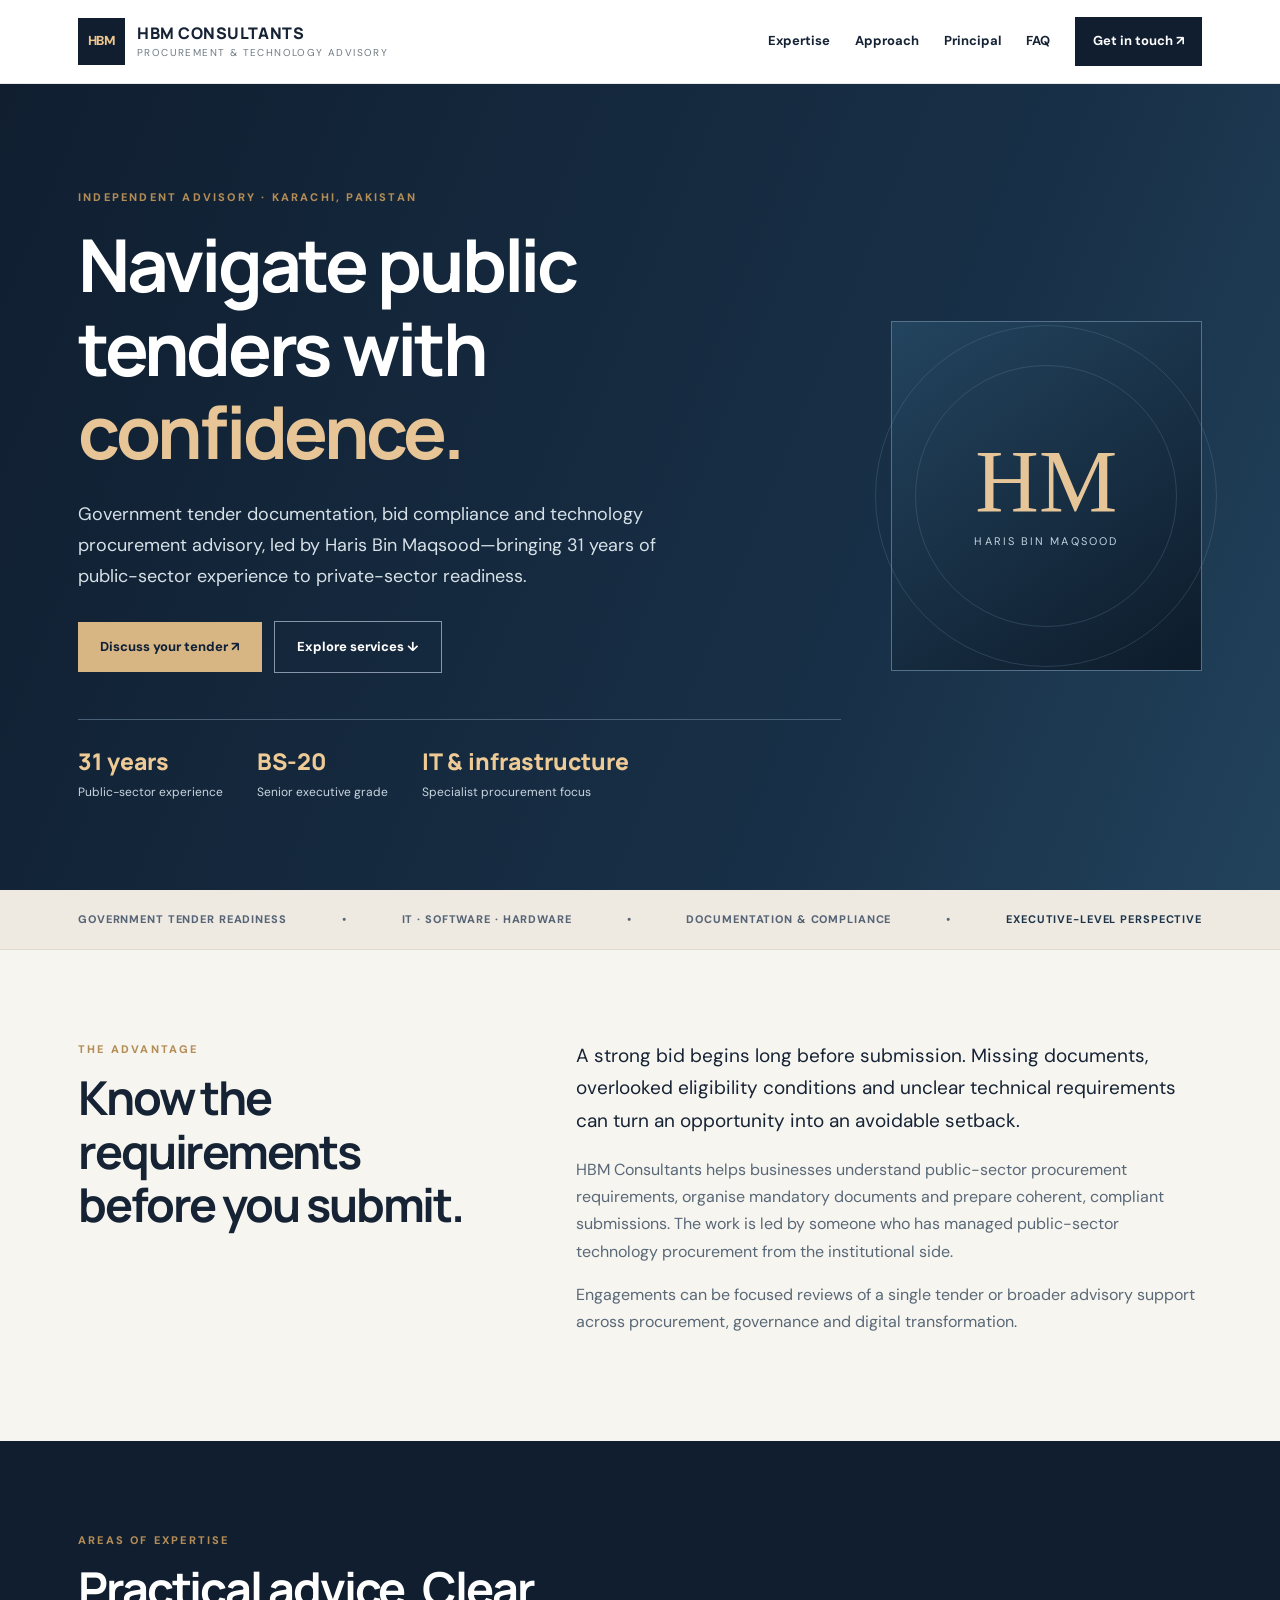
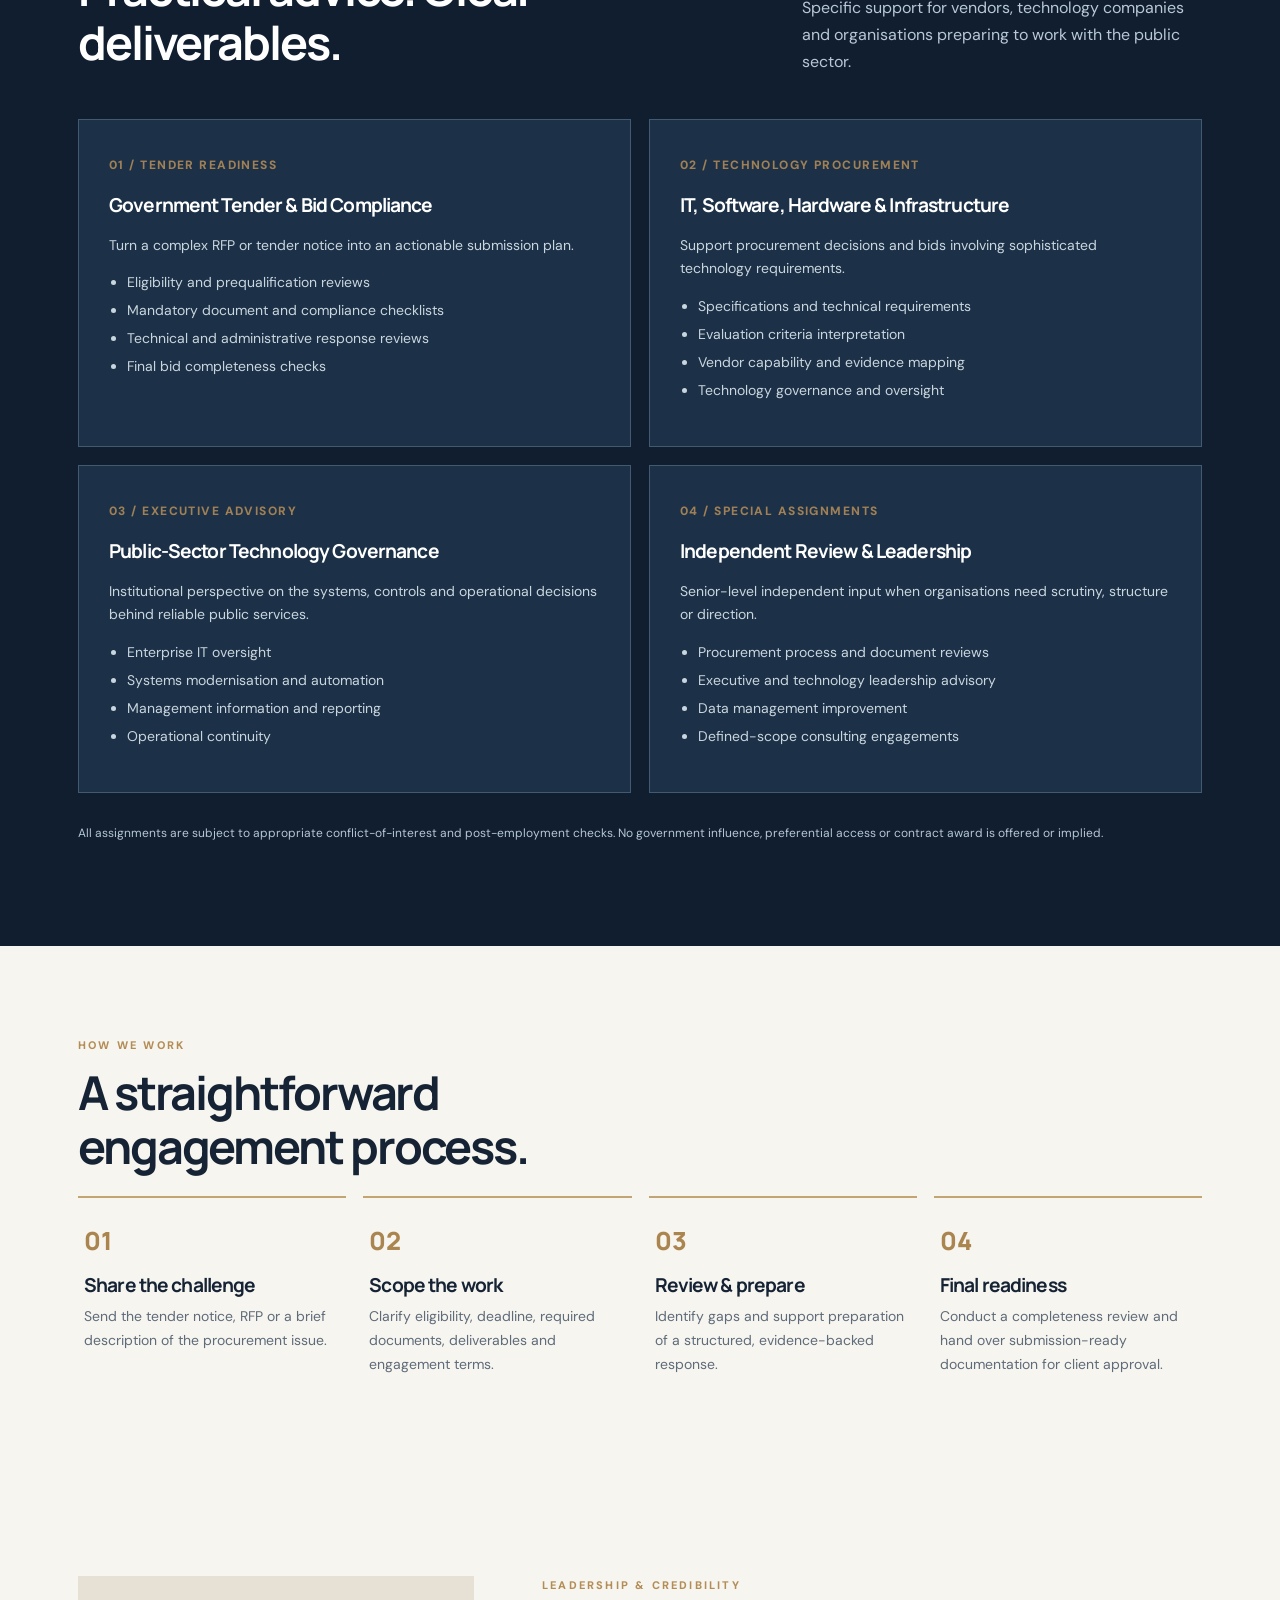
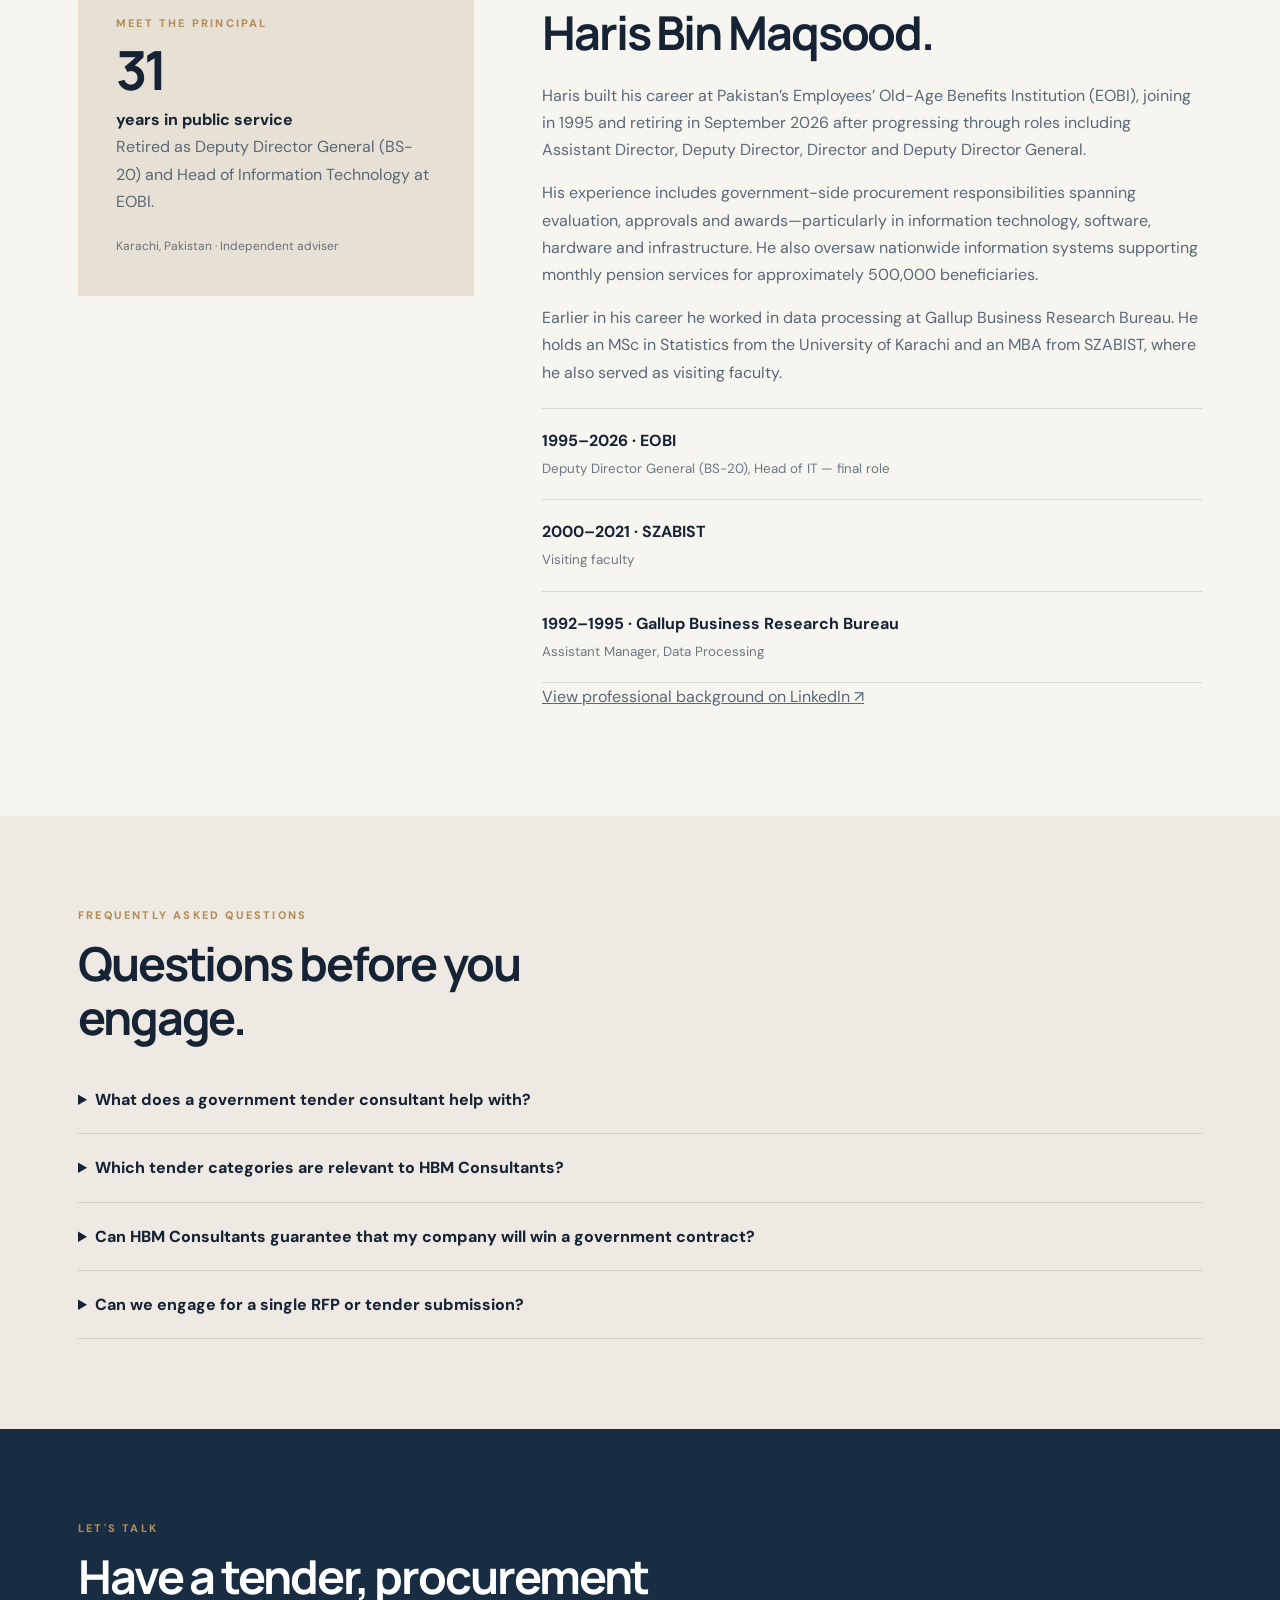
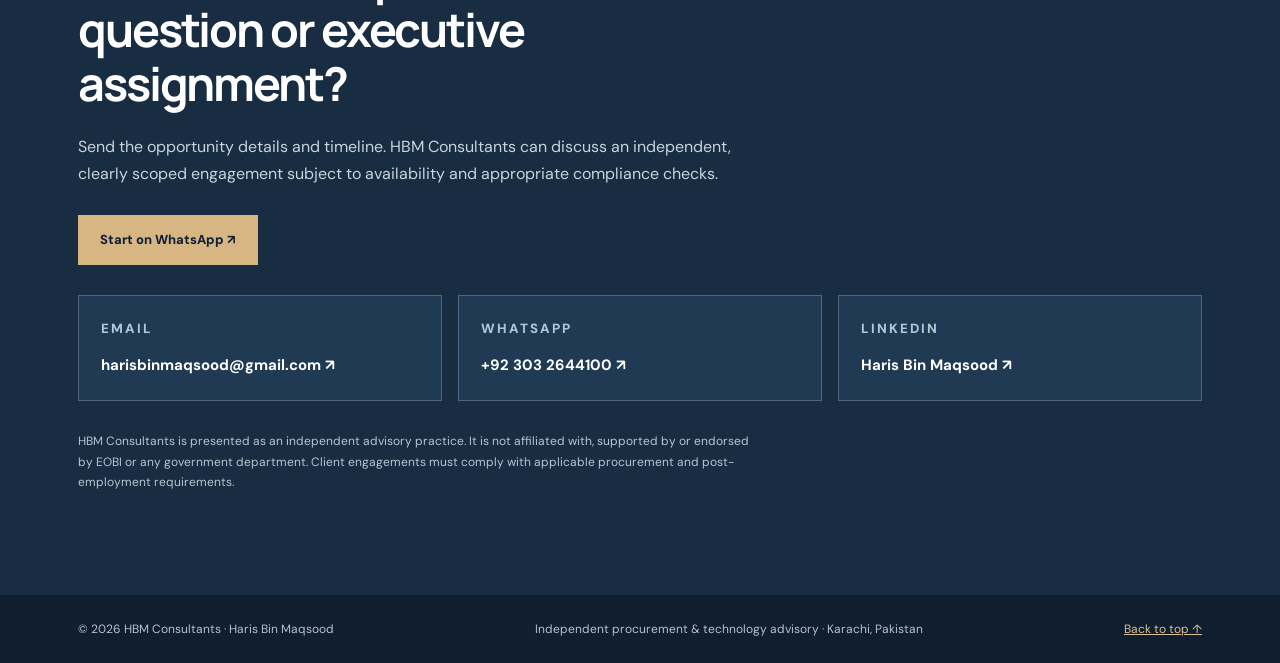
==== index.html @ 962c804b "Redesign HBM site with clear consultancy positioning, trust signals, FAQs and technical SEO" ====
<!doctype html>
<html lang="en"><head>
<meta charset="utf-8"><meta name="viewport" content="width=device-width,initial-scale=1">
<meta name="theme-color" content="#101e30"><meta name="color-scheme" content="light">
<title>Government Tender & IT Procurement Consultant in Pakistan | HBM Consultants</title>
<meta name="description" content="Haris Bin Maqsood offers government tender documentation, bid compliance, IT procurement and executive advisory in Karachi, Pakistan. 31+ years' experience.">
<meta name="robots" content="index,follow,max-image-preview:large">
<link rel="canonical" href="https://muhammadmohsinnisar.github.io/haris_bin_maqsood/">
<meta property="og:type" content="website"><meta property="og:site_name" content="HBM Consultants"><meta property="og:locale" content="en_PK">
<meta property="og:title" content="HBM Consultants | Government Tender & Technology Advisory">
<meta property="og:description" content="From tender eligibility checks to complete bid readiness. Independent procurement and technology governance advisory by Haris Bin Maqsood.">
<meta property="og:url" content="https://muhammadmohsinnisar.github.io/haris_bin_maqsood/"><meta name="twitter:card" content="summary"><meta name="twitter:title" content="HBM Consultants — Haris Bin Maqsood">
<link rel="icon" href="favicon.svg" type="image/svg+xml">
<link rel="preconnect" href="https://fonts.googleapis.com"><link rel="preconnect" href="https://fonts.gstatic.com" crossorigin>
<link href="https://fonts.googleapis.com/css2?family=DM+Sans:wght@400;500;600;700&family=Manrope:wght@400;500;600;700;800&display=swap" rel="stylesheet">
<style>
:root{--ink:#162335;--navy:#101e30;--sand:#f7f5f0;--gold:#bf9d69;--soft:#d7dfe5;--border:#dfe3e4;--muted:#596877}
*{box-sizing:border-box}html{scroll-behavior:smooth}body{margin:0;color:var(--ink);background:var(--sand);font:16px/1.7 'DM Sans',system-ui,sans-serif}a{color:inherit}button,input{font:inherit}h1,h2,h3,p{margin-top:0}h1,h2,h3{font-family:Manrope,system-ui,sans-serif;letter-spacing:-.045em;line-height:1.15}h1{font-size:clamp(2.75rem,5.7vw,5.5rem);max-width:14ch;margin:16px 0 25px}h2{font-size:clamp(2.1rem,3.65vw,3.35rem);max-width:19ch;margin:12px 0 22px}h3{font-size:1.2rem}.container{max-width:1180px;margin:auto;padding:0 28px}.skip{position:absolute;left:-999px}.skip:focus{left:20px;top:10px;background:#fff;z-index:20;padding:12px}header{background:#fff;border-bottom:1px solid #e9e9e7;position:sticky;top:0;z-index:10}.nav{display:flex;justify-content:space-between;align-items:center;gap:24px;min-height:83px}.brand{display:flex;align-items:center;gap:12px;text-decoration:none}.monogram{width:47px;height:47px;background:var(--navy);color:#efc78e;display:grid;place-items:center;font-weight:800;font-size:13px;letter-spacing:-.06em}.brand strong{display:block;font:800 16px Manrope,sans-serif;letter-spacing:.035em}.brand small{display:block;color:#6e7a83;font-size:10px;letter-spacing:.14em;text-transform:uppercase}.navlinks{display:flex;align-items:center;gap:25px}.navlinks a{text-decoration:none;font-size:13px;font-weight:700}.navlinks a:hover{color:#996d39}.navlinks .nav-cta{background:var(--navy);color:#fff;padding:13px 18px}.eyebrow{color:#b48d56;text-transform:uppercase;letter-spacing:.2em;font-size:11px;font-weight:800}.hero{color:#fff;background:linear-gradient(112deg,#101e30 0%,#183047 68%,#22425c 100%);padding:104px 0 86px;overflow:hidden}.hero-grid{display:grid;grid-template-columns:1.42fr .58fr;align-items:center;gap:50px}.hero h1 span{color:#e7c597}.hero p{max-width:620px;color:#d7e1e8;font-size:18px}.button{display:inline-flex;align-items:center;justify-content:center;gap:10px;padding:14px 22px;text-decoration:none;font-weight:800;font-size:13px;margin:12px 12px 0 0;transition:transform .2s}.button:hover{transform:translateY(-2px)}.primary{background:#d8b684;color:#102036}.secondary{border:1px solid #8695a7;color:#fff}.portrait{min-height:350px;background:linear-gradient(145deg,#23445f,#0d1b2a);border:1px solid #54718b;display:flex;flex-direction:column;align-items:center;justify-content:center;position:relative}.portrait:before,.portrait:after{content:"";position:absolute;border:1px solid #64839b;border-radius:50%;width:260px;height:260px;opacity:.3}.portrait:after{width:340px;height:340px}.portrait .initials{font:500 88px Georgia,serif;color:#e6c699;z-index:1}.portrait p{font-size:11px;letter-spacing:.19em;text-transform:uppercase;color:#c1d3df;z-index:1}.hero-stats{display:flex;flex-wrap:wrap;gap:34px;margin-top:46px;padding-top:25px;border-top:1px solid #4a6076}.hero-stats strong{display:block;font:800 23px Manrope;color:#edca96}.hero-stats span{font-size:12px;color:#c9d6e1}.trust{background:#eeeae2;padding:20px 0;border-bottom:1px solid #dfd9ce}.trustline{display:flex;gap:22px;align-items:center;justify-content:space-between;flex-wrap:wrap;font-weight:800;font-size:11px;letter-spacing:.08em;color:#576476;text-transform:uppercase}.trustline b{color:#1d3448}section{padding:90px 0}.intro{display:grid;grid-template-columns:.8fr 1.2fr;gap:80px}.intro p{color:var(--muted)}.intro .lead{font-size:19px;color:var(--ink)}.dark{background:var(--navy);color:#fff}.section-top{display:flex;justify-content:space-between;align-items:end;gap:24px;margin-bottom:28px}.section-top p{max-width:400px;color:var(--muted)}.dark .section-top p{color:#b9c8d5}.cards{display:grid;grid-template-columns:repeat(2,minmax(0,1fr));gap:18px}.service{background:#fff;border:1px solid var(--border);padding:30px;min-height:230px}.service .num{font-size:12px;letter-spacing:.12em;color:#a18056;font-weight:800}.service h3{margin:17px 0}.service p{font-size:14px;color:#536374}.service ul{padding-left:18px;color:#586675;font-size:14px}.service li{margin:4px 0}.dark .service{background:#1c3147;border:1px solid #415a70}.dark .service p,.dark .service ul{color:#cad6df}.process{display:grid;grid-template-columns:repeat(4,1fr);gap:17px}.step{border-top:2px solid #c3a474;padding:25px 6px 5px}.step b{font:800 25px Manrope;color:#ab854f}.step h3{margin:16px 0 9px}.step p{font-size:14px;color:#5e6b78}.profile{display:grid;grid-template-columns:.75fr 1.25fr;gap:68px}.profile-panel{background:#e7e0d4;padding:38px;align-self:start}.profile-panel .big{font:700 54px Manrope;letter-spacing:-.06em}.profile-panel span{font-size:12px;color:#67717d}.profile p{color:var(--muted)}.timeline{border-top:1px solid #d9d8d3;margin-top:22px}.timeline article{border-bottom:1px solid #d9d8d3;padding:18px 0}.timeline b{display:block}.timeline small{color:#6a7883}.faq{background:#eeeae3}.faq details{border-bottom:1px solid #d0d0c8;padding:20px 0}.faq summary{cursor:pointer;font-weight:800}.faq details p{color:#576675;max-width:850px;margin:15px 0 0}.contact{background:#182d42;color:#fff}.contact p{color:#c8d4de;max-width:680px}.contact-options{display:grid;grid-template-columns:repeat(3,1fr);gap:16px;margin-top:30px}.contact-item{border:1px solid #52657b;padding:22px;text-decoration:none;background:#203a53}.contact-item:hover{background:#2a4a67}.contact-item small{display:block;color:#b1c6d7;text-transform:uppercase;letter-spacing:.15em;font-weight:800}.contact-item strong{display:block;overflow-wrap:anywhere;margin:12px 0 0;font-size:15px}.disclaimer{font-size:12px!important;color:#b6c6d2!important;margin-top:30px}footer{background:#101e30;color:#b5c2d0;padding:24px 0;font-size:12px}.foot{display:flex;justify-content:space-between;gap:20px;flex-wrap:wrap}.foot a{color:#d8c197}.sr-only{position:absolute;width:1px;height:1px;overflow:hidden;clip:rect(0,0,0,0)}
@media(max-width:900px){.hero-grid,.intro,.profile{grid-template-columns:1fr;gap:32px}.portrait{display:none}.process{grid-template-columns:repeat(2,1fr)}.navlinks{gap:12px}.navlinks a{font-size:12px}}@media(max-width:620px){.container{padding:0 20px}.nav{min-height:70px;flex-wrap:wrap;padding:12px 0}.navlinks{width:100%;gap:14px;justify-content:space-between;overflow:auto}.navlinks .nav-cta{display:none}.hero{padding:66px 0}.hero-stats{gap:22px}.cards,.contact-options,.process{grid-template-columns:1fr}.section-top{display:block}section{padding:65px 0}.profile-panel{padding:25px}.trustline{gap:10px}}@media(prefers-reduced-motion:reduce){html{scroll-behavior:auto}.button{transition:none}}
</style>
<script type="application/ld+json">{"@context":"https://schema.org","@graph":[{"@type":"WebSite","name":"HBM Consultants","url":"https://muhammadmohsinnisar.github.io/haris_bin_maqsood/","inLanguage":"en-PK"},{"@type":"Person","@id":"https://muhammadmohsinnisar.github.io/haris_bin_maqsood/#haris","name":"Haris Bin Maqsood","jobTitle":"Independent Government Tender and Technology Procurement Advisor","description":"Former Deputy Director General (BS-20) and Head of IT at EOBI, offering independent government tender and technology procurement advisory in Pakistan.","knowsAbout":["Government tender documentation","Bid compliance","IT procurement","Public procurement governance","Digital transformation"],"email":"harisbinmaqsood@gmail.com","telephone":"+923032644100","sameAs":["https://www.linkedin.com/in/haris-maqsood-73508753/"],"address":{"@type":"PostalAddress","addressLocality":"Karachi","addressCountry":"PK"}}]}</script></head>
<body><a class="skip" href="#main">Skip to content</a><header><div class="container nav"><a href="#top" class="brand" aria-label="HBM Consultants home"><span class="monogram">HBM</span><span><strong>HBM CONSULTANTS</strong><small>Procurement & Technology Advisory</small></span></a><nav class="navlinks" aria-label="Main navigation"><a href="#services">Expertise</a><a href="#approach">Approach</a><a href="#principal">Principal</a><a href="#questions">FAQ</a><a class="nav-cta" href="#contact">Get in touch ↗</a></nav></div></header>
<main id="main"><div class="hero" id="top"><div class="container"><div class="hero-grid"><div><div class="eyebrow">Independent advisory · Karachi, Pakistan</div><h1>Navigate public tenders with <span>confidence.</span></h1><p>Government tender documentation, bid compliance and technology procurement advisory, led by Haris Bin Maqsood—bringing 31 years of public-sector experience to private-sector readiness.</p><a class="button primary" href="https://wa.me/923032644100?text=Hello%20Mr.%20Maqsood%2C%20I%20would%20like%20to%20discuss%20a%20tender%20or%20procurement%20advisory%20assignment." target="_blank" rel="noopener noreferrer">Discuss your tender ↗</a><a class="button secondary" href="#services">Explore services ↓</a><div class="hero-stats"><div><strong>31 years</strong><span>Public-sector experience</span></div><div><strong>BS-20</strong><span>Senior executive grade</span></div><div><strong>IT & infrastructure</strong><span>Specialist procurement focus</span></div></div></div><aside class="portrait" aria-label="Haris Bin Maqsood portrait placeholder"><div class="initials">HM</div><p>Haris Bin Maqsood</p></aside></div></div></div>
<div class="trust"><div class="container trustline"><span>Government tender readiness</span><span>•</span><span>IT · software · hardware</span><span>•</span><span>Documentation & compliance</span><span>•</span><span><b>Executive-level perspective</b></span></div></div>
<section id="overview"><div class="container intro"><div><div class="eyebrow">The advantage</div><h2>Know the requirements before you submit.</h2></div><div><p class="lead">A strong bid begins long before submission. Missing documents, overlooked eligibility conditions and unclear technical requirements can turn an opportunity into an avoidable setback.</p><p>HBM Consultants helps businesses understand public-sector procurement requirements, organise mandatory documents and prepare coherent, compliant submissions. The work is led by someone who has managed public-sector technology procurement from the institutional side.</p><p>Engagements can be focused reviews of a single tender or broader advisory support across procurement, governance and digital transformation.</p></div></div></section>
<section class="dark" id="services"><div class="container"><div class="eyebrow">Areas of expertise</div><div class="section-top"><h2>Practical advice. Clear deliverables.</h2><p>Specific support for vendors, technology companies and organisations preparing to work with the public sector.</p></div><div class="cards"><article class="service"><span class="num">01 / TENDER READINESS</span><h3>Government Tender & Bid Compliance</h3><p>Turn a complex RFP or tender notice into an actionable submission plan.</p><ul><li>Eligibility and prequalification reviews</li><li>Mandatory document and compliance checklists</li><li>Technical and administrative response reviews</li><li>Final bid completeness checks</li></ul></article><article class="service"><span class="num">02 / TECHNOLOGY PROCUREMENT</span><h3>IT, Software, Hardware & Infrastructure</h3><p>Support procurement decisions and bids involving sophisticated technology requirements.</p><ul><li>Specifications and technical requirements</li><li>Evaluation criteria interpretation</li><li>Vendor capability and evidence mapping</li><li>Technology governance and oversight</li></ul></article><article class="service"><span class="num">03 / EXECUTIVE ADVISORY</span><h3>Public-Sector Technology Governance</h3><p>Institutional perspective on the systems, controls and operational decisions behind reliable public services.</p><ul><li>Enterprise IT oversight</li><li>Systems modernisation and automation</li><li>Management information and reporting</li><li>Operational continuity</li></ul></article><article class="service"><span class="num">04 / SPECIAL ASSIGNMENTS</span><h3>Independent Review & Leadership</h3><p>Senior-level independent input when organisations need scrutiny, structure or direction.</p><ul><li>Procurement process and document reviews</li><li>Executive and technology leadership advisory</li><li>Data management improvement</li><li>Defined-scope consulting engagements</li></ul></article></div><p class="disclaimer">All assignments are subject to appropriate conflict-of-interest and post-employment checks. No government influence, preferential access or contract award is offered or implied.</p></div></section>
<section id="approach"><div class="container"><div class="eyebrow">How we work</div><h2>A straightforward engagement process.</h2><div class="process"><article class="step"><b>01</b><h3>Share the challenge</h3><p>Send the tender notice, RFP or a brief description of the procurement issue.</p></article><article class="step"><b>02</b><h3>Scope the work</h3><p>Clarify eligibility, deadline, required documents, deliverables and engagement terms.</p></article><article class="step"><b>03</b><h3>Review & prepare</h3><p>Identify gaps and support preparation of a structured, evidence-backed response.</p></article><article class="step"><b>04</b><h3>Final readiness</h3><p>Conduct a completeness review and hand over submission-ready documentation for client approval.</p></article></div></div></section>
<section id="principal"><div class="container profile"><aside class="profile-panel"><div class="eyebrow">Meet the principal</div><div class="big">31</div><strong>years in public service</strong><p>Retired as Deputy Director General (BS-20) and Head of Information Technology at EOBI.</p><span>Karachi, Pakistan · Independent adviser</span></aside><div><div class="eyebrow">Leadership & credibility</div><h2>Haris Bin Maqsood.</h2><p>Haris built his career at Pakistan’s Employees’ Old-Age Benefits Institution (EOBI), joining in 1995 and retiring in September 2026 after progressing through roles including Assistant Director, Deputy Director, Director and Deputy Director General.</p><p>His experience includes government-side procurement responsibilities spanning evaluation, approvals and awards—particularly in information technology, software, hardware and infrastructure. He also oversaw nationwide information systems supporting monthly pension services for approximately 500,000 beneficiaries.</p><p>Earlier in his career he worked in data processing at Gallup Business Research Bureau. He holds an MSc in Statistics from the University of Karachi and an MBA from SZABIST, where he also served as visiting faculty.</p><div class="timeline"><article><b>1995–2026 · EOBI</b><small>Deputy Director General (BS-20), Head of IT — final role</small></article><article><b>2000–2021 · SZABIST</b><small>Visiting faculty</small></article><article><b>1992–1995 · Gallup Business Research Bureau</b><small>Assistant Manager, Data Processing</small></article></div><p><a href="https://www.linkedin.com/in/haris-maqsood-73508753/" target="_blank" rel="noopener noreferrer">View professional background on LinkedIn ↗</a></p></div></div></section>
<section id="questions" class="faq"><div class="container"><div class="eyebrow">Frequently asked questions</div><h2>Questions before you engage.</h2><details><summary>What does a government tender consultant help with?</summary><p>An adviser can review eligibility, interpret tender and prequalification requirements, organise mandatory paperwork, prepare compliance checklists and assess whether a response addresses stated criteria. Submission and award decisions remain with the relevant authority.</p></details><details><summary>Which tender categories are relevant to HBM Consultants?</summary><p>Primary expertise covers IT, software, hardware and technology infrastructure procurement, alongside institutional governance and digital transformation. Suitability for any assignment is assessed individually.</p></details><details><summary>Can HBM Consultants guarantee that my company will win a government contract?</summary><p>No. HBM Consultants provides independent documentation, readiness and compliance advice. It does not promise awards, influence procurement committees or offer privileged access.</p></details><details><summary>Can we engage for a single RFP or tender submission?</summary><p>Yes. Enquiries may involve a specific tender or a broader advisory mandate. Share the scope and deadline by email or WhatsApp to discuss feasibility and terms.</p></details></div></section>
<section id="contact" class="contact"><div class="container"><div class="eyebrow">Let's talk</div><h2>Have a tender, procurement question or executive assignment?</h2><p>Send the opportunity details and timeline. HBM Consultants can discuss an independent, clearly scoped engagement subject to availability and appropriate compliance checks.</p><a class="button primary" href="https://wa.me/923032644100?text=Hello%20Mr.%20Maqsood%2C%20I%20would%20like%20to%20discuss%20your%20consultancy%20services." target="_blank" rel="noopener noreferrer">Start on WhatsApp ↗</a><div class="contact-options"><a class="contact-item" href="mailto:harisbinmaqsood@gmail.com?subject=HBM%20Consultants%20%E2%80%94%20Advisory%20Enquiry"><small>Email</small><strong>harisbinmaqsood@gmail.com ↗</strong></a><a class="contact-item" href="https://wa.me/923032644100" target="_blank" rel="noopener noreferrer"><small>WhatsApp</small><strong>+92 303 2644100 ↗</strong></a><a class="contact-item" href="https://www.linkedin.com/in/haris-maqsood-73508753/" target="_blank" rel="noopener noreferrer"><small>LinkedIn</small><strong>Haris Bin Maqsood ↗</strong></a></div><p class="disclaimer">HBM Consultants is presented as an independent advisory practice. It is not affiliated with, supported by or endorsed by EOBI or any government department. Client engagements must comply with applicable procurement and post-employment requirements.</p></div></section></main><footer><div class="container foot"><span>© <span id="year">2026</span> HBM Consultants · Haris Bin Maqsood</span><span>Independent procurement & technology advisory · Karachi, Pakistan</span><a href="#top">Back to top ↑</a></div></footer><script>document.getElementById('year').textContent=new Date().getFullYear()</script></body></html>
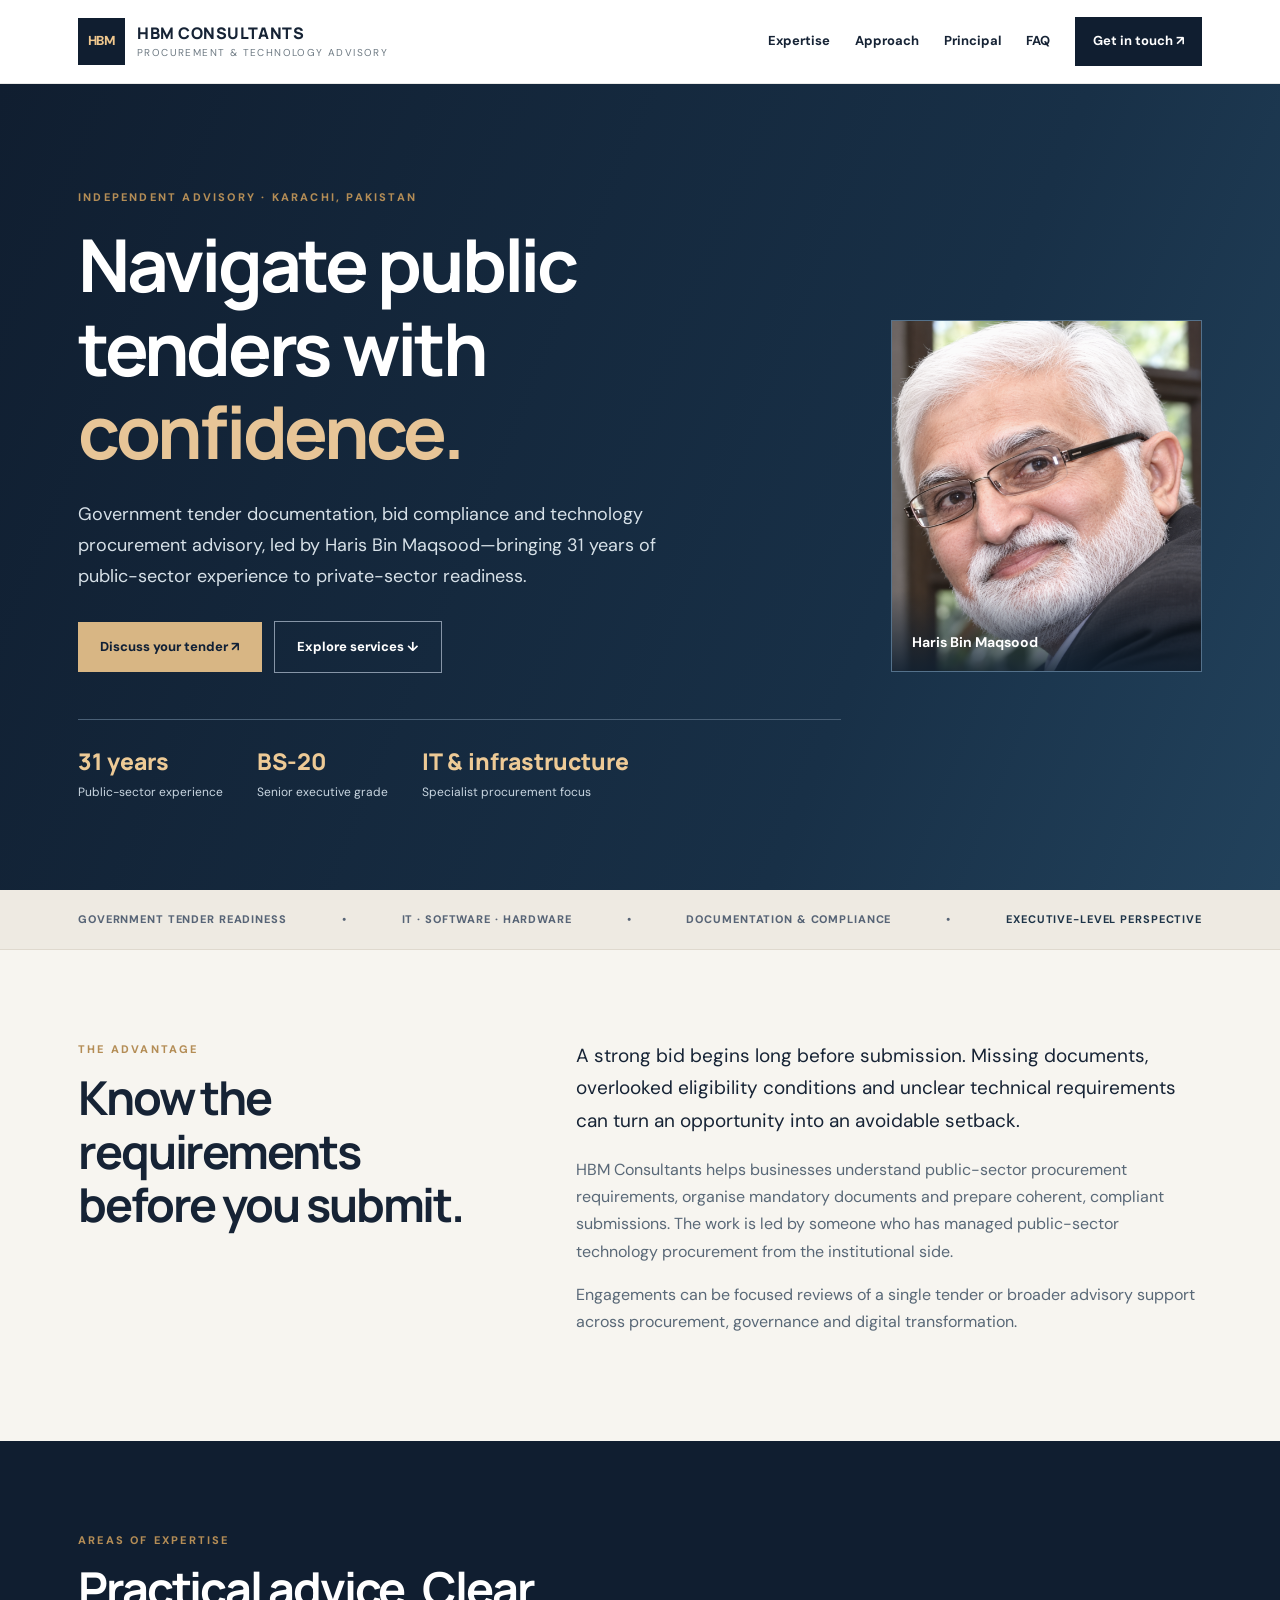
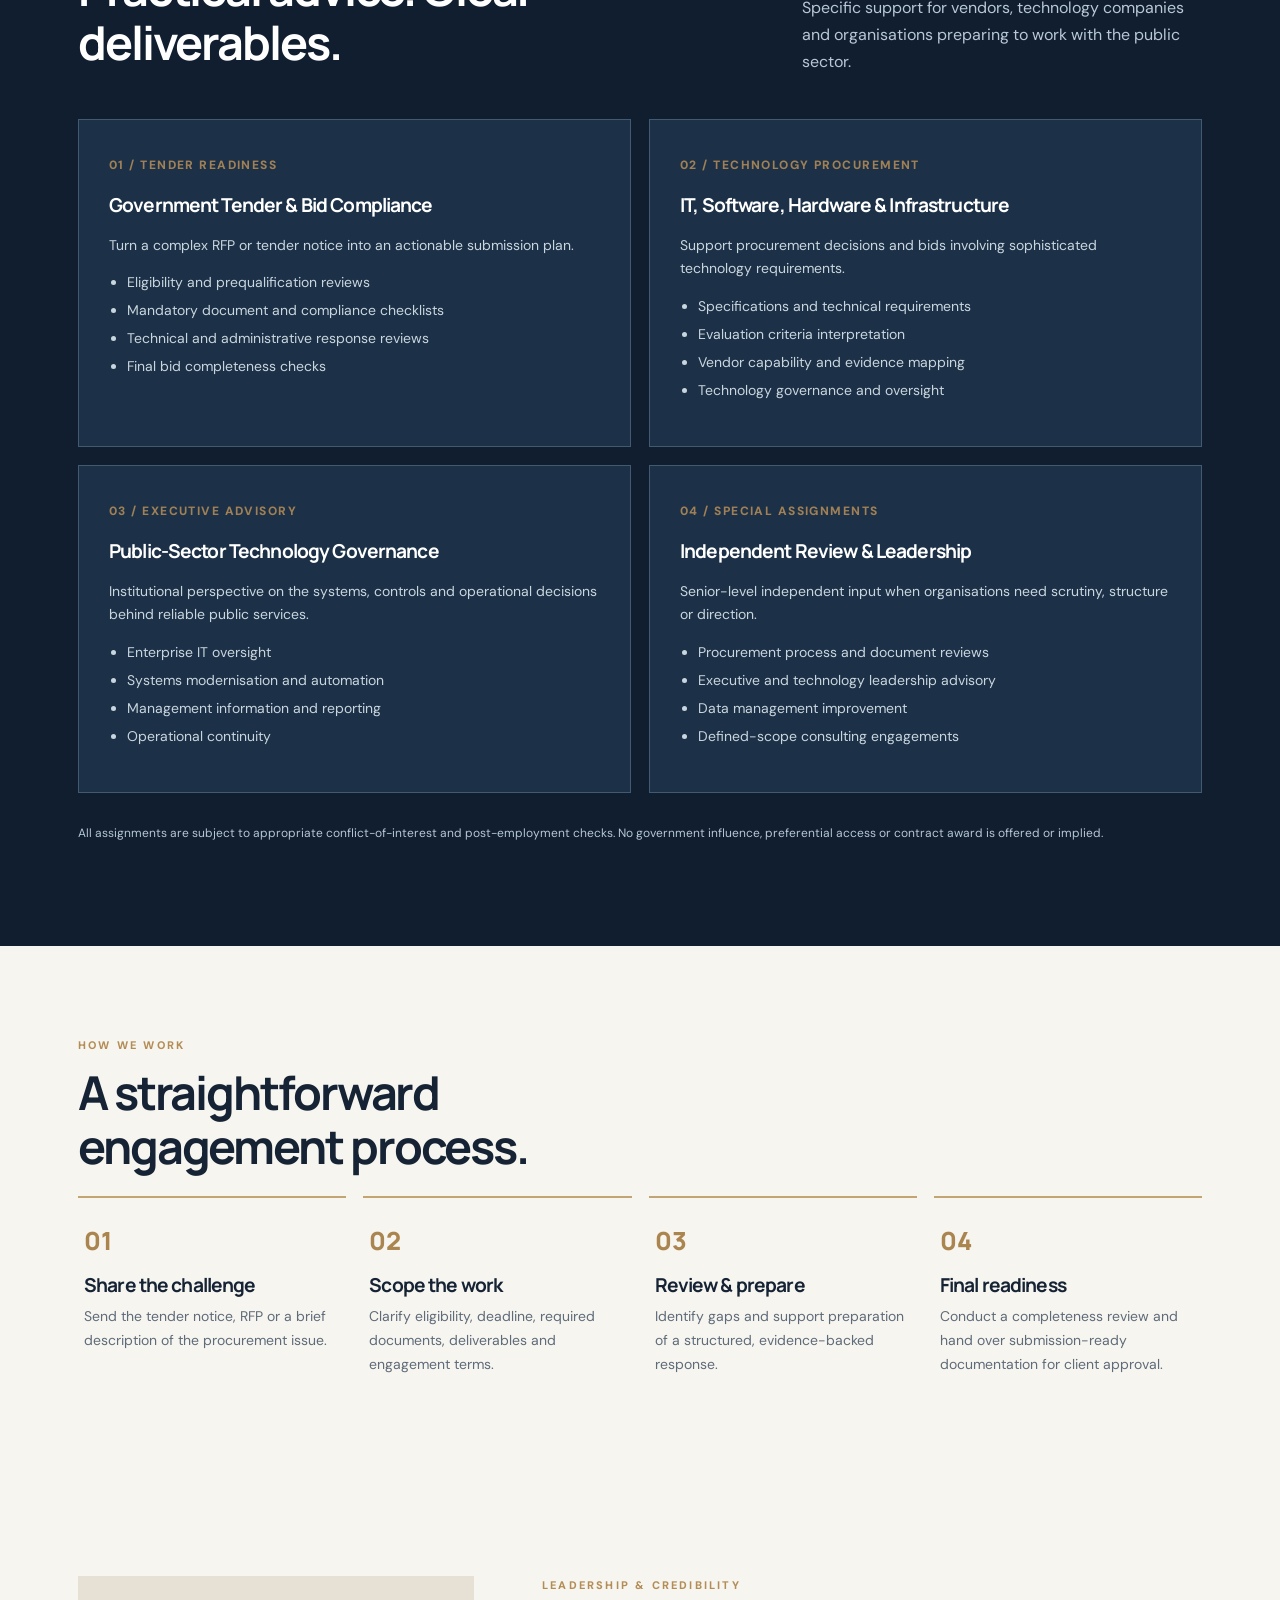
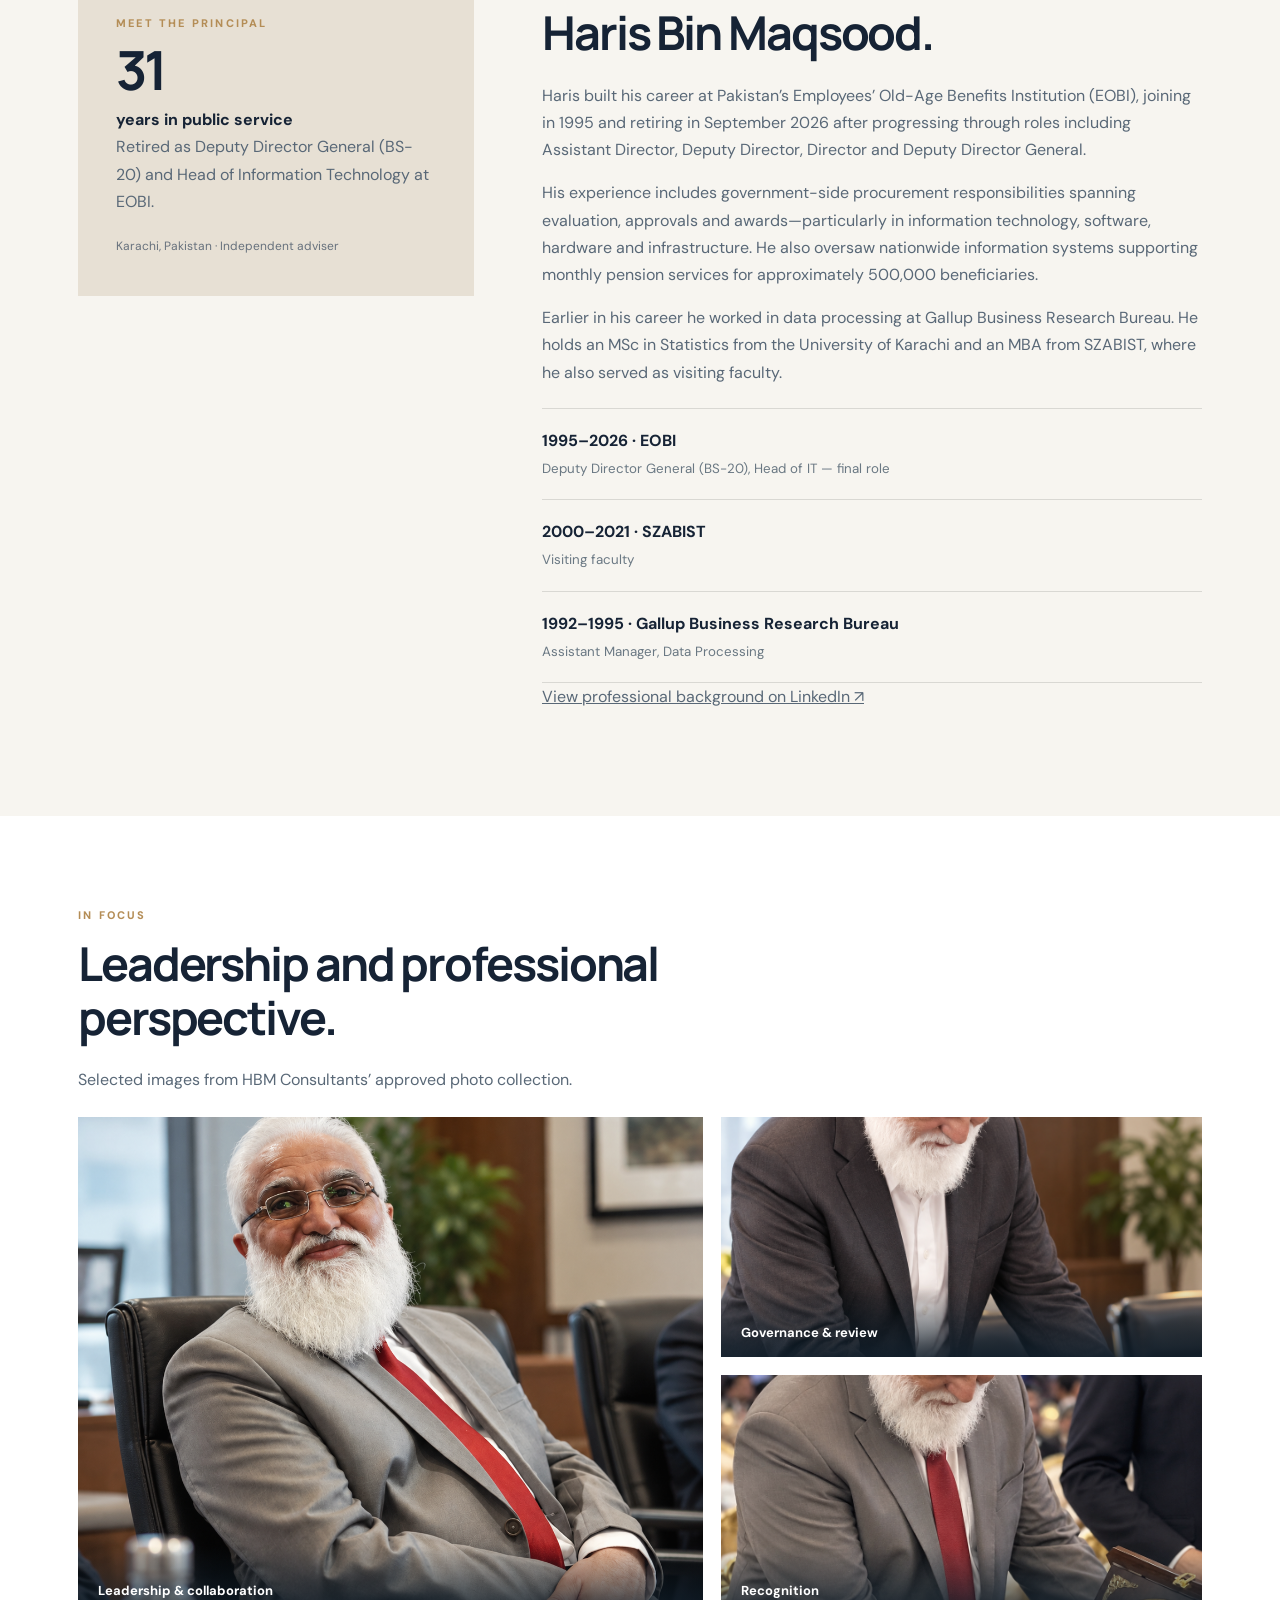
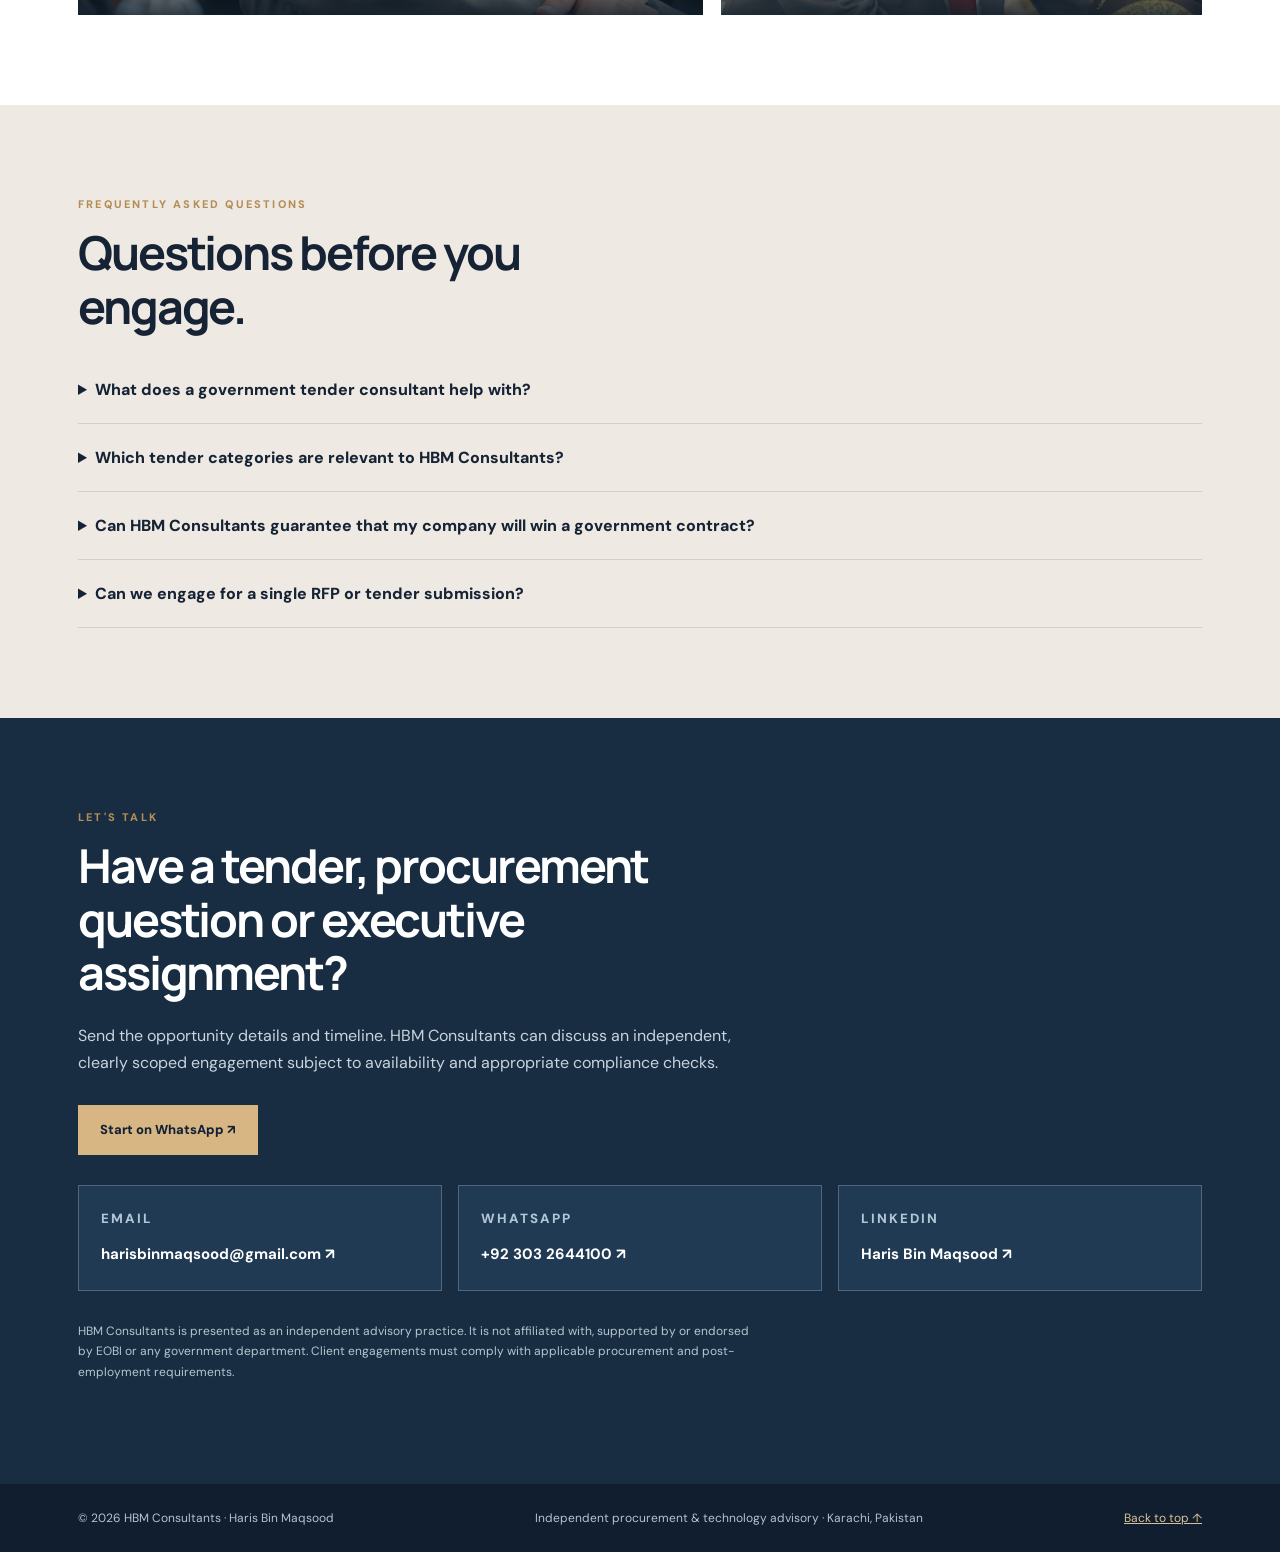
==== commit d1b9e5b3: "Use four approved Drive PNGs across HBM website with cohesive color styling" ====
--- a/index.html
+++ b/index.html
@@ -5,11 +5,11 @@
 <title>Government Tender & IT Procurement Consultant in Pakistan | HBM Consultants</title>
 <meta name="description" content="Haris Bin Maqsood offers government tender documentation, bid compliance, IT procurement and executive advisory in Karachi, Pakistan. 31+ years' experience.">
 <meta name="robots" content="index,follow,max-image-preview:large">
-<link rel="canonical" href="https://muhammadmohsinnisar.github.io/haris_bin_maqsood/">
+<link rel="canonical" href="https://hbm-consultants.com/">
 <meta property="og:type" content="website"><meta property="og:site_name" content="HBM Consultants"><meta property="og:locale" content="en_PK">
 <meta property="og:title" content="HBM Consultants | Government Tender & Technology Advisory">
 <meta property="og:description" content="From tender eligibility checks to complete bid readiness. Independent procurement and technology governance advisory by Haris Bin Maqsood.">
-<meta property="og:url" content="https://muhammadmohsinnisar.github.io/haris_bin_maqsood/"><meta name="twitter:card" content="summary"><meta name="twitter:title" content="HBM Consultants — Haris Bin Maqsood">
+<meta property="og:url" content="https://hbm-consultants.com/"><meta name="twitter:card" content="summary"><meta name="twitter:title" content="HBM Consultants — Haris Bin Maqsood">
 <link rel="icon" href="favicon.svg" type="image/svg+xml">
 <link rel="preconnect" href="https://fonts.googleapis.com"><link rel="preconnect" href="https://fonts.gstatic.com" crossorigin>
 <link href="https://fonts.googleapis.com/css2?family=DM+Sans:wght@400;500;600;700&family=Manrope:wght@400;500;600;700;800&display=swap" rel="stylesheet">
@@ -17,14 +17,14 @@
 :root{--ink:#162335;--navy:#101e30;--sand:#f7f5f0;--gold:#bf9d69;--soft:#d7dfe5;--border:#dfe3e4;--muted:#596877}
 *{box-sizing:border-box}html{scroll-behavior:smooth}body{margin:0;color:var(--ink);background:var(--sand);font:16px/1.7 'DM Sans',system-ui,sans-serif}a{color:inherit}button,input{font:inherit}h1,h2,h3,p{margin-top:0}h1,h2,h3{font-family:Manrope,system-ui,sans-serif;letter-spacing:-.045em;line-height:1.15}h1{font-size:clamp(2.75rem,5.7vw,5.5rem);max-width:14ch;margin:16px 0 25px}h2{font-size:clamp(2.1rem,3.65vw,3.35rem);max-width:19ch;margin:12px 0 22px}h3{font-size:1.2rem}.container{max-width:1180px;margin:auto;padding:0 28px}.skip{position:absolute;left:-999px}.skip:focus{left:20px;top:10px;background:#fff;z-index:20;padding:12px}header{background:#fff;border-bottom:1px solid #e9e9e7;position:sticky;top:0;z-index:10}.nav{display:flex;justify-content:space-between;align-items:center;gap:24px;min-height:83px}.brand{display:flex;align-items:center;gap:12px;text-decoration:none}.monogram{width:47px;height:47px;background:var(--navy);color:#efc78e;display:grid;place-items:center;font-weight:800;font-size:13px;letter-spacing:-.06em}.brand strong{display:block;font:800 16px Manrope,sans-serif;letter-spacing:.035em}.brand small{display:block;color:#6e7a83;font-size:10px;letter-spacing:.14em;text-transform:uppercase}.navlinks{display:flex;align-items:center;gap:25px}.navlinks a{text-decoration:none;font-size:13px;font-weight:700}.navlinks a:hover{color:#996d39}.navlinks .nav-cta{background:var(--navy);color:#fff;padding:13px 18px}.eyebrow{color:#b48d56;text-transform:uppercase;letter-spacing:.2em;font-size:11px;font-weight:800}.hero{color:#fff;background:linear-gradient(112deg,#101e30 0%,#183047 68%,#22425c 100%);padding:104px 0 86px;overflow:hidden}.hero-grid{display:grid;grid-template-columns:1.42fr .58fr;align-items:center;gap:50px}.hero h1 span{color:#e7c597}.hero p{max-width:620px;color:#d7e1e8;font-size:18px}.button{display:inline-flex;align-items:center;justify-content:center;gap:10px;padding:14px 22px;text-decoration:none;font-weight:800;font-size:13px;margin:12px 12px 0 0;transition:transform .2s}.button:hover{transform:translateY(-2px)}.primary{background:#d8b684;color:#102036}.secondary{border:1px solid #8695a7;color:#fff}.portrait{min-height:350px;background:linear-gradient(145deg,#23445f,#0d1b2a);border:1px solid #54718b;display:flex;flex-direction:column;align-items:center;justify-content:center;position:relative}.portrait:before,.portrait:after{content:"";position:absolute;border:1px solid #64839b;border-radius:50%;width:260px;height:260px;opacity:.3}.portrait:after{width:340px;height:340px}.portrait .initials{font:500 88px Georgia,serif;color:#e6c699;z-index:1}.portrait p{font-size:11px;letter-spacing:.19em;text-transform:uppercase;color:#c1d3df;z-index:1}.hero-stats{display:flex;flex-wrap:wrap;gap:34px;margin-top:46px;padding-top:25px;border-top:1px solid #4a6076}.hero-stats strong{display:block;font:800 23px Manrope;color:#edca96}.hero-stats span{font-size:12px;color:#c9d6e1}.trust{background:#eeeae2;padding:20px 0;border-bottom:1px solid #dfd9ce}.trustline{display:flex;gap:22px;align-items:center;justify-content:space-between;flex-wrap:wrap;font-weight:800;font-size:11px;letter-spacing:.08em;color:#576476;text-transform:uppercase}.trustline b{color:#1d3448}section{padding:90px 0}.intro{display:grid;grid-template-columns:.8fr 1.2fr;gap:80px}.intro p{color:var(--muted)}.intro .lead{font-size:19px;color:var(--ink)}.dark{background:var(--navy);color:#fff}.section-top{display:flex;justify-content:space-between;align-items:end;gap:24px;margin-bottom:28px}.section-top p{max-width:400px;color:var(--muted)}.dark .section-top p{color:#b9c8d5}.cards{display:grid;grid-template-columns:repeat(2,minmax(0,1fr));gap:18px}.service{background:#fff;border:1px solid var(--border);padding:30px;min-height:230px}.service .num{font-size:12px;letter-spacing:.12em;color:#a18056;font-weight:800}.service h3{margin:17px 0}.service p{font-size:14px;color:#536374}.service ul{padding-left:18px;color:#586675;font-size:14px}.service li{margin:4px 0}.dark .service{background:#1c3147;border:1px solid #415a70}.dark .service p,.dark .service ul{color:#cad6df}.process{display:grid;grid-template-columns:repeat(4,1fr);gap:17px}.step{border-top:2px solid #c3a474;padding:25px 6px 5px}.step b{font:800 25px Manrope;color:#ab854f}.step h3{margin:16px 0 9px}.step p{font-size:14px;color:#5e6b78}.profile{display:grid;grid-template-columns:.75fr 1.25fr;gap:68px}.profile-panel{background:#e7e0d4;padding:38px;align-self:start}.profile-panel .big{font:700 54px Manrope;letter-spacing:-.06em}.profile-panel span{font-size:12px;color:#67717d}.profile p{color:var(--muted)}.timeline{border-top:1px solid #d9d8d3;margin-top:22px}.timeline article{border-bottom:1px solid #d9d8d3;padding:18px 0}.timeline b{display:block}.timeline small{color:#6a7883}.faq{background:#eeeae3}.faq details{border-bottom:1px solid #d0d0c8;padding:20px 0}.faq summary{cursor:pointer;font-weight:800}.faq details p{color:#576675;max-width:850px;margin:15px 0 0}.contact{background:#182d42;color:#fff}.contact p{color:#c8d4de;max-width:680px}.contact-options{display:grid;grid-template-columns:repeat(3,1fr);gap:16px;margin-top:30px}.contact-item{border:1px solid #52657b;padding:22px;text-decoration:none;background:#203a53}.contact-item:hover{background:#2a4a67}.contact-item small{display:block;color:#b1c6d7;text-transform:uppercase;letter-spacing:.15em;font-weight:800}.contact-item strong{display:block;overflow-wrap:anywhere;margin:12px 0 0;font-size:15px}.disclaimer{font-size:12px!important;color:#b6c6d2!important;margin-top:30px}footer{background:#101e30;color:#b5c2d0;padding:24px 0;font-size:12px}.foot{display:flex;justify-content:space-between;gap:20px;flex-wrap:wrap}.foot a{color:#d8c197}.sr-only{position:absolute;width:1px;height:1px;overflow:hidden;clip:rect(0,0,0,0)}
 @media(max-width:900px){.hero-grid,.intro,.profile{grid-template-columns:1fr;gap:32px}.portrait{display:none}.process{grid-template-columns:repeat(2,1fr)}.navlinks{gap:12px}.navlinks a{font-size:12px}}@media(max-width:620px){.container{padding:0 20px}.nav{min-height:70px;flex-wrap:wrap;padding:12px 0}.navlinks{width:100%;gap:14px;justify-content:space-between;overflow:auto}.navlinks .nav-cta{display:none}.hero{padding:66px 0}.hero-stats{gap:22px}.cards,.contact-options,.process{grid-template-columns:1fr}.section-top{display:block}section{padding:65px 0}.profile-panel{padding:25px}.trustline{gap:10px}}@media(prefers-reduced-motion:reduce){html{scroll-behavior:auto}.button{transition:none}}
-</style>
-<script type="application/ld+json">{"@context":"https://schema.org","@graph":[{"@type":"WebSite","name":"HBM Consultants","url":"https://muhammadmohsinnisar.github.io/haris_bin_maqsood/","inLanguage":"en-PK"},{"@type":"Person","@id":"https://muhammadmohsinnisar.github.io/haris_bin_maqsood/#haris","name":"Haris Bin Maqsood","jobTitle":"Independent Government Tender and Technology Procurement Advisor","description":"Former Deputy Director General (BS-20) and Head of IT at EOBI, offering independent government tender and technology procurement advisory in Pakistan.","knowsAbout":["Government tender documentation","Bid compliance","IT procurement","Public procurement governance","Digital transformation"],"email":"harisbinmaqsood@gmail.com","telephone":"+923032644100","sameAs":["https://www.linkedin.com/in/haris-maqsood-73508753/"],"address":{"@type":"PostalAddress","addressLocality":"Karachi","addressCountry":"PK"}}]}</script></head>
+.gallery-hero{padding:0!important;overflow:hidden;position:relative}.gallery-hero:before,.gallery-hero:after{display:none!important}.gallery-hero img{width:100%;height:100%;min-height:350px;object-fit:cover;object-position:center 28%;filter:brightness(1.025) contrast(.97) saturate(.88);display:block}.photo-label{position:absolute;bottom:0;left:0;right:0;background:linear-gradient(transparent,#0f1f30df);padding:40px 20px 16px;font-weight:700;font-size:14px;color:white}.image-feature{background:#fff}.image-feature p{color:#596877}.feature-grid{display:grid;grid-template-columns:1.3fr 1fr;grid-template-rows:240px 240px;gap:18px;margin-top:24px}.feature-photo{margin:0;position:relative;overflow:hidden;background:#e9e6df}.feature-main{grid-row:span 2}.feature-photo img{width:100%;height:100%;object-fit:cover;object-position:center 35%;display:block;filter:brightness(1.025) contrast(.97) saturate(.87) sepia(.025)}.feature-photo figcaption{position:absolute;bottom:0;left:0;right:0;color:white;background:linear-gradient(transparent,#0f1e2bd9);padding:34px 20px 13px;font-weight:700;font-size:13px}@media(max-width:620px){.feature-grid{display:block}.feature-photo{margin-bottom:15px;height:260px}.feature-main{height:360px}} </style>
+<script type="application/ld+json">{"@context":"https://schema.org","@graph":[{"@type":"WebSite","name":"HBM Consultants","url":"https://hbm-consultants.com/","inLanguage":"en-PK"},{"@type":"Person","@id":"https://hbm-consultants.com/#haris","name":"Haris Bin Maqsood","jobTitle":"Independent Government Tender and Technology Procurement Advisor","description":"Former Deputy Director General (BS-20) and Head of IT at EOBI, offering independent government tender and technology procurement advisory in Pakistan.","knowsAbout":["Government tender documentation","Bid compliance","IT procurement","Public procurement governance","Digital transformation"],"email":"harisbinmaqsood@gmail.com","telephone":"+923032644100","sameAs":["https://www.linkedin.com/in/haris-maqsood-73508753/"],"address":{"@type":"PostalAddress","addressLocality":"Karachi","addressCountry":"PK"}}]}</script></head>
 <body><a class="skip" href="#main">Skip to content</a><header><div class="container nav"><a href="#top" class="brand" aria-label="HBM Consultants home"><span class="monogram">HBM</span><span><strong>HBM CONSULTANTS</strong><small>Procurement & Technology Advisory</small></span></a><nav class="navlinks" aria-label="Main navigation"><a href="#services">Expertise</a><a href="#approach">Approach</a><a href="#principal">Principal</a><a href="#questions">FAQ</a><a class="nav-cta" href="#contact">Get in touch ↗</a></nav></div></header>
-<main id="main"><div class="hero" id="top"><div class="container"><div class="hero-grid"><div><div class="eyebrow">Independent advisory · Karachi, Pakistan</div><h1>Navigate public tenders with <span>confidence.</span></h1><p>Government tender documentation, bid compliance and technology procurement advisory, led by Haris Bin Maqsood—bringing 31 years of public-sector experience to private-sector readiness.</p><a class="button primary" href="https://wa.me/923032644100?text=Hello%20Mr.%20Maqsood%2C%20I%20would%20like%20to%20discuss%20a%20tender%20or%20procurement%20advisory%20assignment." target="_blank" rel="noopener noreferrer">Discuss your tender ↗</a><a class="button secondary" href="#services">Explore services ↓</a><div class="hero-stats"><div><strong>31 years</strong><span>Public-sector experience</span></div><div><strong>BS-20</strong><span>Senior executive grade</span></div><div><strong>IT & infrastructure</strong><span>Specialist procurement focus</span></div></div></div><aside class="portrait" aria-label="Haris Bin Maqsood portrait placeholder"><div class="initials">HM</div><p>Haris Bin Maqsood</p></aside></div></div></div>
+<main id="main"><div class="hero" id="top"><div class="container"><div class="hero-grid"><div><div class="eyebrow">Independent advisory · Karachi, Pakistan</div><h1>Navigate public tenders with <span>confidence.</span></h1><p>Government tender documentation, bid compliance and technology procurement advisory, led by Haris Bin Maqsood—bringing 31 years of public-sector experience to private-sector readiness.</p><a class="button primary" href="https://wa.me/923032644100?text=Hello%20Mr.%20Maqsood%2C%20I%20would%20like%20to%20discuss%20a%20tender%20or%20procurement%20advisory%20assignment." target="_blank" rel="noopener noreferrer">Discuss your tender ↗</a><a class="button secondary" href="#services">Explore services ↓</a><div class="hero-stats"><div><strong>31 years</strong><span>Public-sector experience</span></div><div><strong>BS-20</strong><span>Senior executive grade</span></div><div><strong>IT & infrastructure</strong><span>Specialist procurement focus</span></div></div></div><aside class="portrait gallery-hero"><img src="images/haris-portrait.png" alt="Portrait of Haris Bin Maqsood" width="1024" height="1024" fetchpriority="high"><span class="photo-label">Haris Bin Maqsood</span></aside></div></div></div>
 <div class="trust"><div class="container trustline"><span>Government tender readiness</span><span>•</span><span>IT · software · hardware</span><span>•</span><span>Documentation & compliance</span><span>•</span><span><b>Executive-level perspective</b></span></div></div>
 <section id="overview"><div class="container intro"><div><div class="eyebrow">The advantage</div><h2>Know the requirements before you submit.</h2></div><div><p class="lead">A strong bid begins long before submission. Missing documents, overlooked eligibility conditions and unclear technical requirements can turn an opportunity into an avoidable setback.</p><p>HBM Consultants helps businesses understand public-sector procurement requirements, organise mandatory documents and prepare coherent, compliant submissions. The work is led by someone who has managed public-sector technology procurement from the institutional side.</p><p>Engagements can be focused reviews of a single tender or broader advisory support across procurement, governance and digital transformation.</p></div></div></section>
 <section class="dark" id="services"><div class="container"><div class="eyebrow">Areas of expertise</div><div class="section-top"><h2>Practical advice. Clear deliverables.</h2><p>Specific support for vendors, technology companies and organisations preparing to work with the public sector.</p></div><div class="cards"><article class="service"><span class="num">01 / TENDER READINESS</span><h3>Government Tender & Bid Compliance</h3><p>Turn a complex RFP or tender notice into an actionable submission plan.</p><ul><li>Eligibility and prequalification reviews</li><li>Mandatory document and compliance checklists</li><li>Technical and administrative response reviews</li><li>Final bid completeness checks</li></ul></article><article class="service"><span class="num">02 / TECHNOLOGY PROCUREMENT</span><h3>IT, Software, Hardware & Infrastructure</h3><p>Support procurement decisions and bids involving sophisticated technology requirements.</p><ul><li>Specifications and technical requirements</li><li>Evaluation criteria interpretation</li><li>Vendor capability and evidence mapping</li><li>Technology governance and oversight</li></ul></article><article class="service"><span class="num">03 / EXECUTIVE ADVISORY</span><h3>Public-Sector Technology Governance</h3><p>Institutional perspective on the systems, controls and operational decisions behind reliable public services.</p><ul><li>Enterprise IT oversight</li><li>Systems modernisation and automation</li><li>Management information and reporting</li><li>Operational continuity</li></ul></article><article class="service"><span class="num">04 / SPECIAL ASSIGNMENTS</span><h3>Independent Review & Leadership</h3><p>Senior-level independent input when organisations need scrutiny, structure or direction.</p><ul><li>Procurement process and document reviews</li><li>Executive and technology leadership advisory</li><li>Data management improvement</li><li>Defined-scope consulting engagements</li></ul></article></div><p class="disclaimer">All assignments are subject to appropriate conflict-of-interest and post-employment checks. No government influence, preferential access or contract award is offered or implied.</p></div></section>
 <section id="approach"><div class="container"><div class="eyebrow">How we work</div><h2>A straightforward engagement process.</h2><div class="process"><article class="step"><b>01</b><h3>Share the challenge</h3><p>Send the tender notice, RFP or a brief description of the procurement issue.</p></article><article class="step"><b>02</b><h3>Scope the work</h3><p>Clarify eligibility, deadline, required documents, deliverables and engagement terms.</p></article><article class="step"><b>03</b><h3>Review & prepare</h3><p>Identify gaps and support preparation of a structured, evidence-backed response.</p></article><article class="step"><b>04</b><h3>Final readiness</h3><p>Conduct a completeness review and hand over submission-ready documentation for client approval.</p></article></div></div></section>
 <section id="principal"><div class="container profile"><aside class="profile-panel"><div class="eyebrow">Meet the principal</div><div class="big">31</div><strong>years in public service</strong><p>Retired as Deputy Director General (BS-20) and Head of Information Technology at EOBI.</p><span>Karachi, Pakistan · Independent adviser</span></aside><div><div class="eyebrow">Leadership & credibility</div><h2>Haris Bin Maqsood.</h2><p>Haris built his career at Pakistan’s Employees’ Old-Age Benefits Institution (EOBI), joining in 1995 and retiring in September 2026 after progressing through roles including Assistant Director, Deputy Director, Director and Deputy Director General.</p><p>His experience includes government-side procurement responsibilities spanning evaluation, approvals and awards—particularly in information technology, software, hardware and infrastructure. He also oversaw nationwide information systems supporting monthly pension services for approximately 500,000 beneficiaries.</p><p>Earlier in his career he worked in data processing at Gallup Business Research Bureau. He holds an MSc in Statistics from the University of Karachi and an MBA from SZABIST, where he also served as visiting faculty.</p><div class="timeline"><article><b>1995–2026 · EOBI</b><small>Deputy Director General (BS-20), Head of IT — final role</small></article><article><b>2000–2021 · SZABIST</b><small>Visiting faculty</small></article><article><b>1992–1995 · Gallup Business Research Bureau</b><small>Assistant Manager, Data Processing</small></article></div><p><a href="https://www.linkedin.com/in/haris-maqsood-73508753/" target="_blank" rel="noopener noreferrer">View professional background on LinkedIn ↗</a></p></div></div></section>
-<section id="questions" class="faq"><div class="container"><div class="eyebrow">Frequently asked questions</div><h2>Questions before you engage.</h2><details><summary>What does a government tender consultant help with?</summary><p>An adviser can review eligibility, interpret tender and prequalification requirements, organise mandatory paperwork, prepare compliance checklists and assess whether a response addresses stated criteria. Submission and award decisions remain with the relevant authority.</p></details><details><summary>Which tender categories are relevant to HBM Consultants?</summary><p>Primary expertise covers IT, software, hardware and technology infrastructure procurement, alongside institutional governance and digital transformation. Suitability for any assignment is assessed individually.</p></details><details><summary>Can HBM Consultants guarantee that my company will win a government contract?</summary><p>No. HBM Consultants provides independent documentation, readiness and compliance advice. It does not promise awards, influence procurement committees or offer privileged access.</p></details><details><summary>Can we engage for a single RFP or tender submission?</summary><p>Yes. Enquiries may involve a specific tender or a broader advisory mandate. Share the scope and deadline by email or WhatsApp to discuss feasibility and terms.</p></details></div></section>
+<section id="gallery" class="image-feature"><div class="container"><div class="eyebrow">In focus</div><h2>Leadership and professional perspective.</h2><p>Selected images from HBM Consultants’ approved photo collection.</p><div class="feature-grid"><figure class="feature-photo feature-main"><img loading="lazy" src="images/boardroom.png" alt="Haris Bin Maqsood in a professional boardroom setting" width="1024" height="1024"><figcaption>Leadership & collaboration</figcaption></figure><figure class="feature-photo"><img loading="lazy" src="images/documents.png" alt="Haris Bin Maqsood reviewing documents in a professional office setting" width="1024" height="1024"><figcaption>Governance & review</figcaption></figure><figure class="feature-photo"><img loading="lazy" src="images/award.png" alt="Haris Bin Maqsood with a commemorative award plaque" width="1024" height="1024"><figcaption>Recognition</figcaption></figure></div></div></section><section id="questions" class="faq"><div class="container"><div class="eyebrow">Frequently asked questions</div><h2>Questions before you engage.</h2><details><summary>What does a government tender consultant help with?</summary><p>An adviser can review eligibility, interpret tender and prequalification requirements, organise mandatory paperwork, prepare compliance checklists and assess whether a response addresses stated criteria. Submission and award decisions remain with the relevant authority.</p></details><details><summary>Which tender categories are relevant to HBM Consultants?</summary><p>Primary expertise covers IT, software, hardware and technology infrastructure procurement, alongside institutional governance and digital transformation. Suitability for any assignment is assessed individually.</p></details><details><summary>Can HBM Consultants guarantee that my company will win a government contract?</summary><p>No. HBM Consultants provides independent documentation, readiness and compliance advice. It does not promise awards, influence procurement committees or offer privileged access.</p></details><details><summary>Can we engage for a single RFP or tender submission?</summary><p>Yes. Enquiries may involve a specific tender or a broader advisory mandate. Share the scope and deadline by email or WhatsApp to discuss feasibility and terms.</p></details></div></section>
 <section id="contact" class="contact"><div class="container"><div class="eyebrow">Let's talk</div><h2>Have a tender, procurement question or executive assignment?</h2><p>Send the opportunity details and timeline. HBM Consultants can discuss an independent, clearly scoped engagement subject to availability and appropriate compliance checks.</p><a class="button primary" href="https://wa.me/923032644100?text=Hello%20Mr.%20Maqsood%2C%20I%20would%20like%20to%20discuss%20your%20consultancy%20services." target="_blank" rel="noopener noreferrer">Start on WhatsApp ↗</a><div class="contact-options"><a class="contact-item" href="mailto:harisbinmaqsood@gmail.com?subject=HBM%20Consultants%20%E2%80%94%20Advisory%20Enquiry"><small>Email</small><strong>harisbinmaqsood@gmail.com ↗</strong></a><a class="contact-item" href="https://wa.me/923032644100" target="_blank" rel="noopener noreferrer"><small>WhatsApp</small><strong>+92 303 2644100 ↗</strong></a><a class="contact-item" href="https://www.linkedin.com/in/haris-maqsood-73508753/" target="_blank" rel="noopener noreferrer"><small>LinkedIn</small><strong>Haris Bin Maqsood ↗</strong></a></div><p class="disclaimer">HBM Consultants is presented as an independent advisory practice. It is not affiliated with, supported by or endorsed by EOBI or any government department. Client engagements must comply with applicable procurement and post-employment requirements.</p></div></section></main><footer><div class="container foot"><span>© <span id="year">2026</span> HBM Consultants · Haris Bin Maqsood</span><span>Independent procurement & technology advisory · Karachi, Pakistan</span><a href="#top">Back to top ↑</a></div></footer><script>document.getElementById('year').textContent=new Date().getFullYear()</script></body></html>
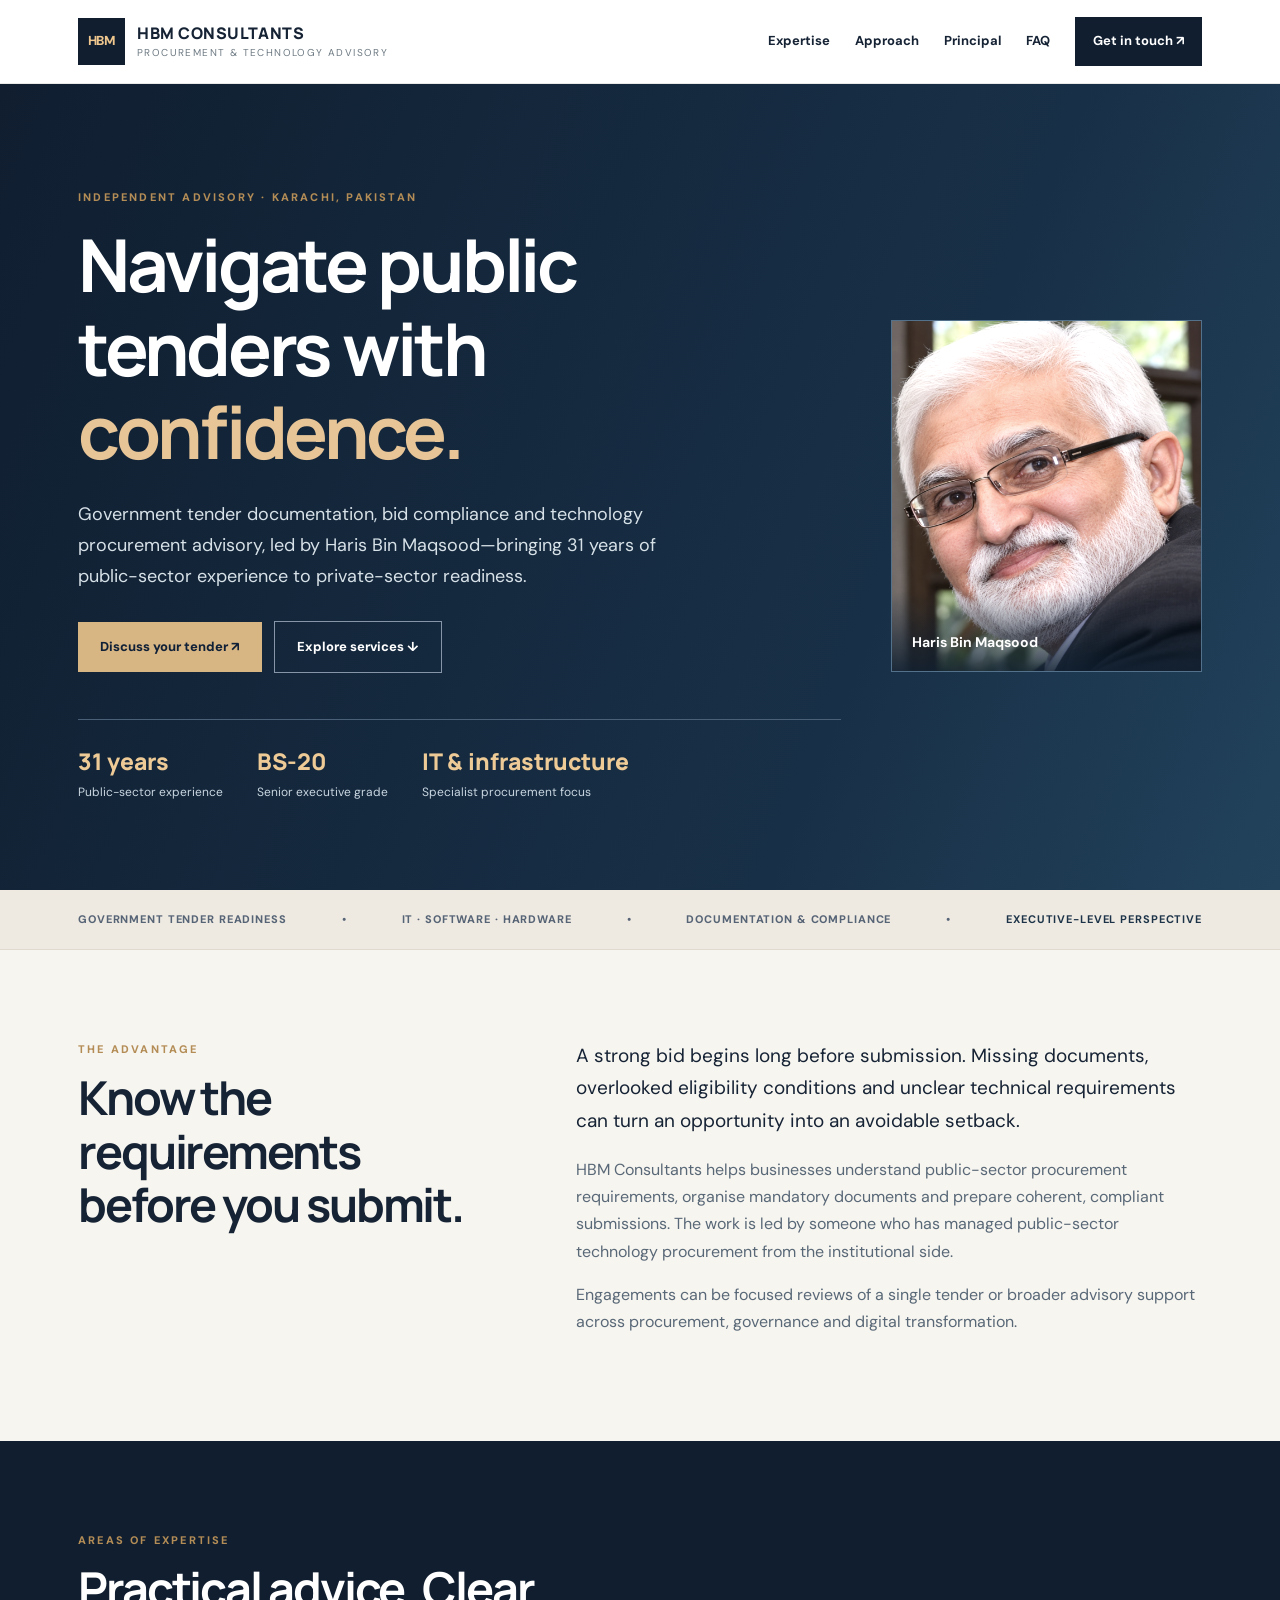
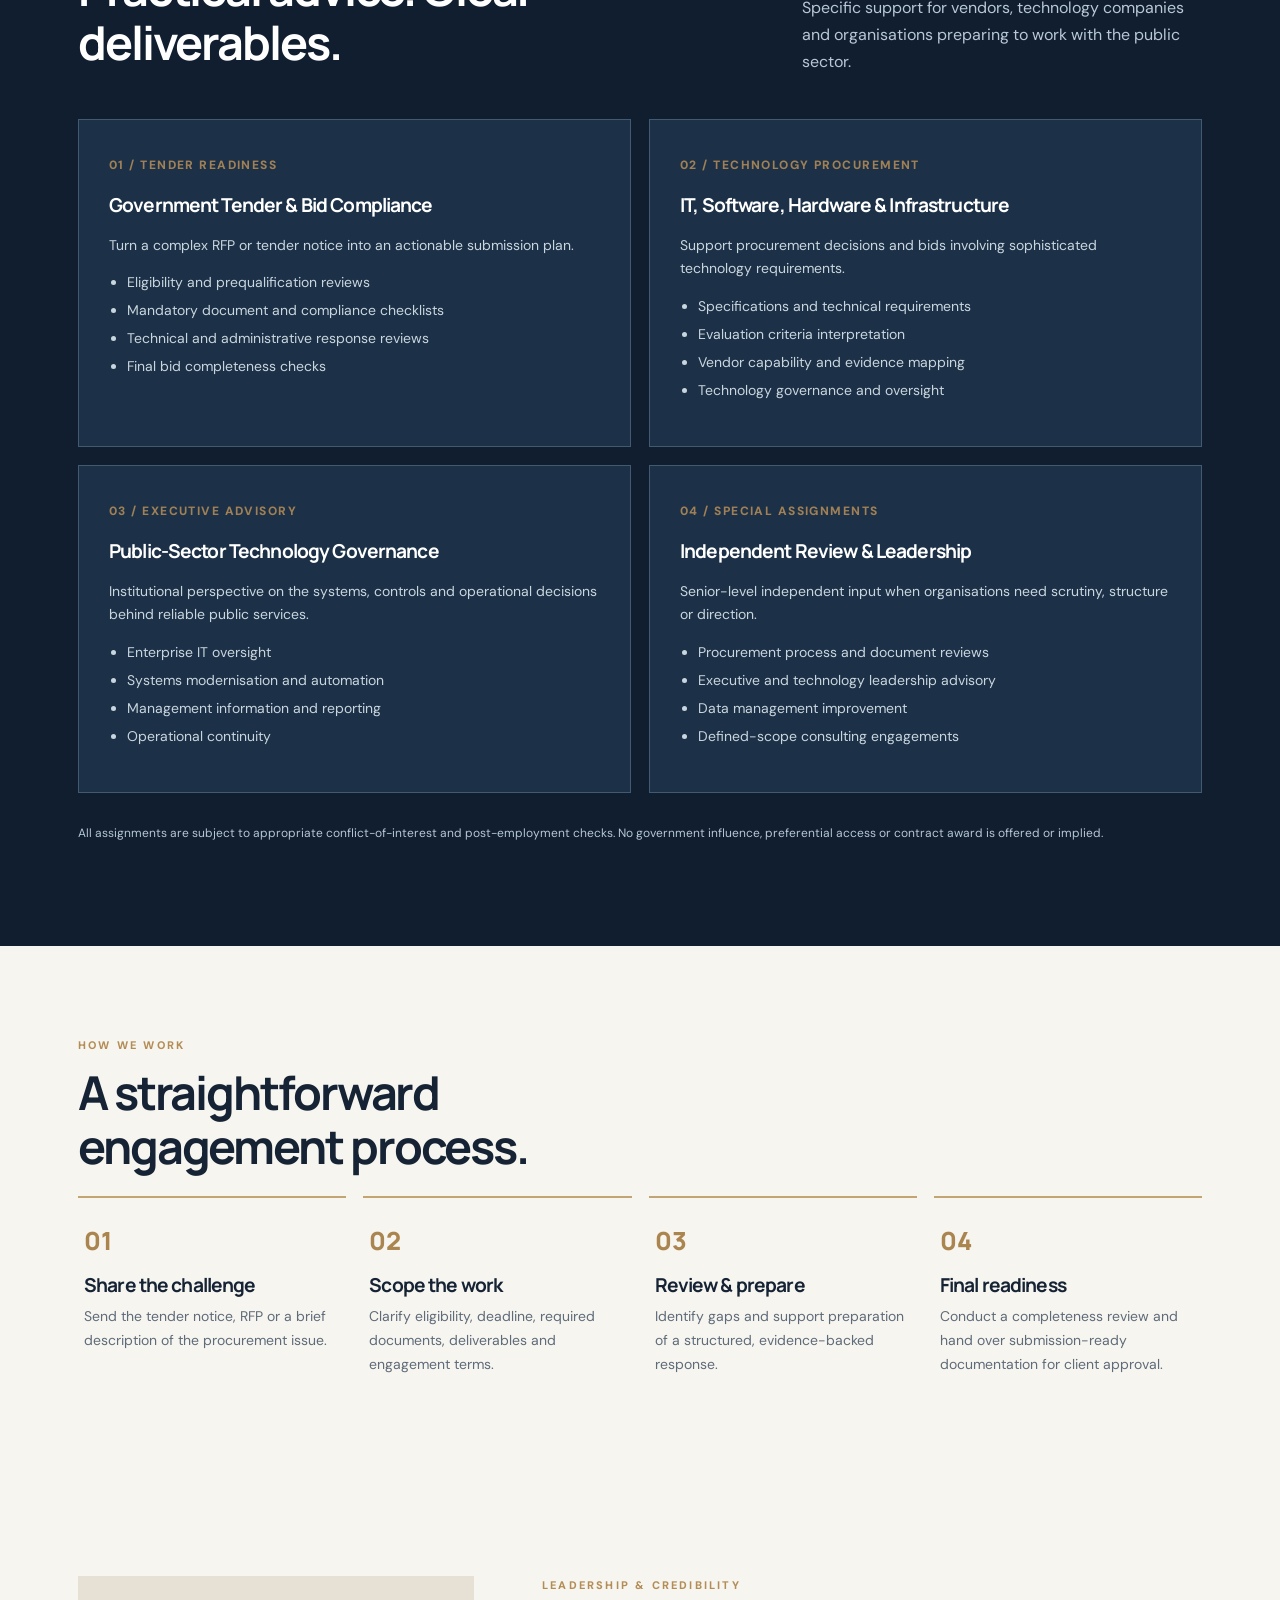
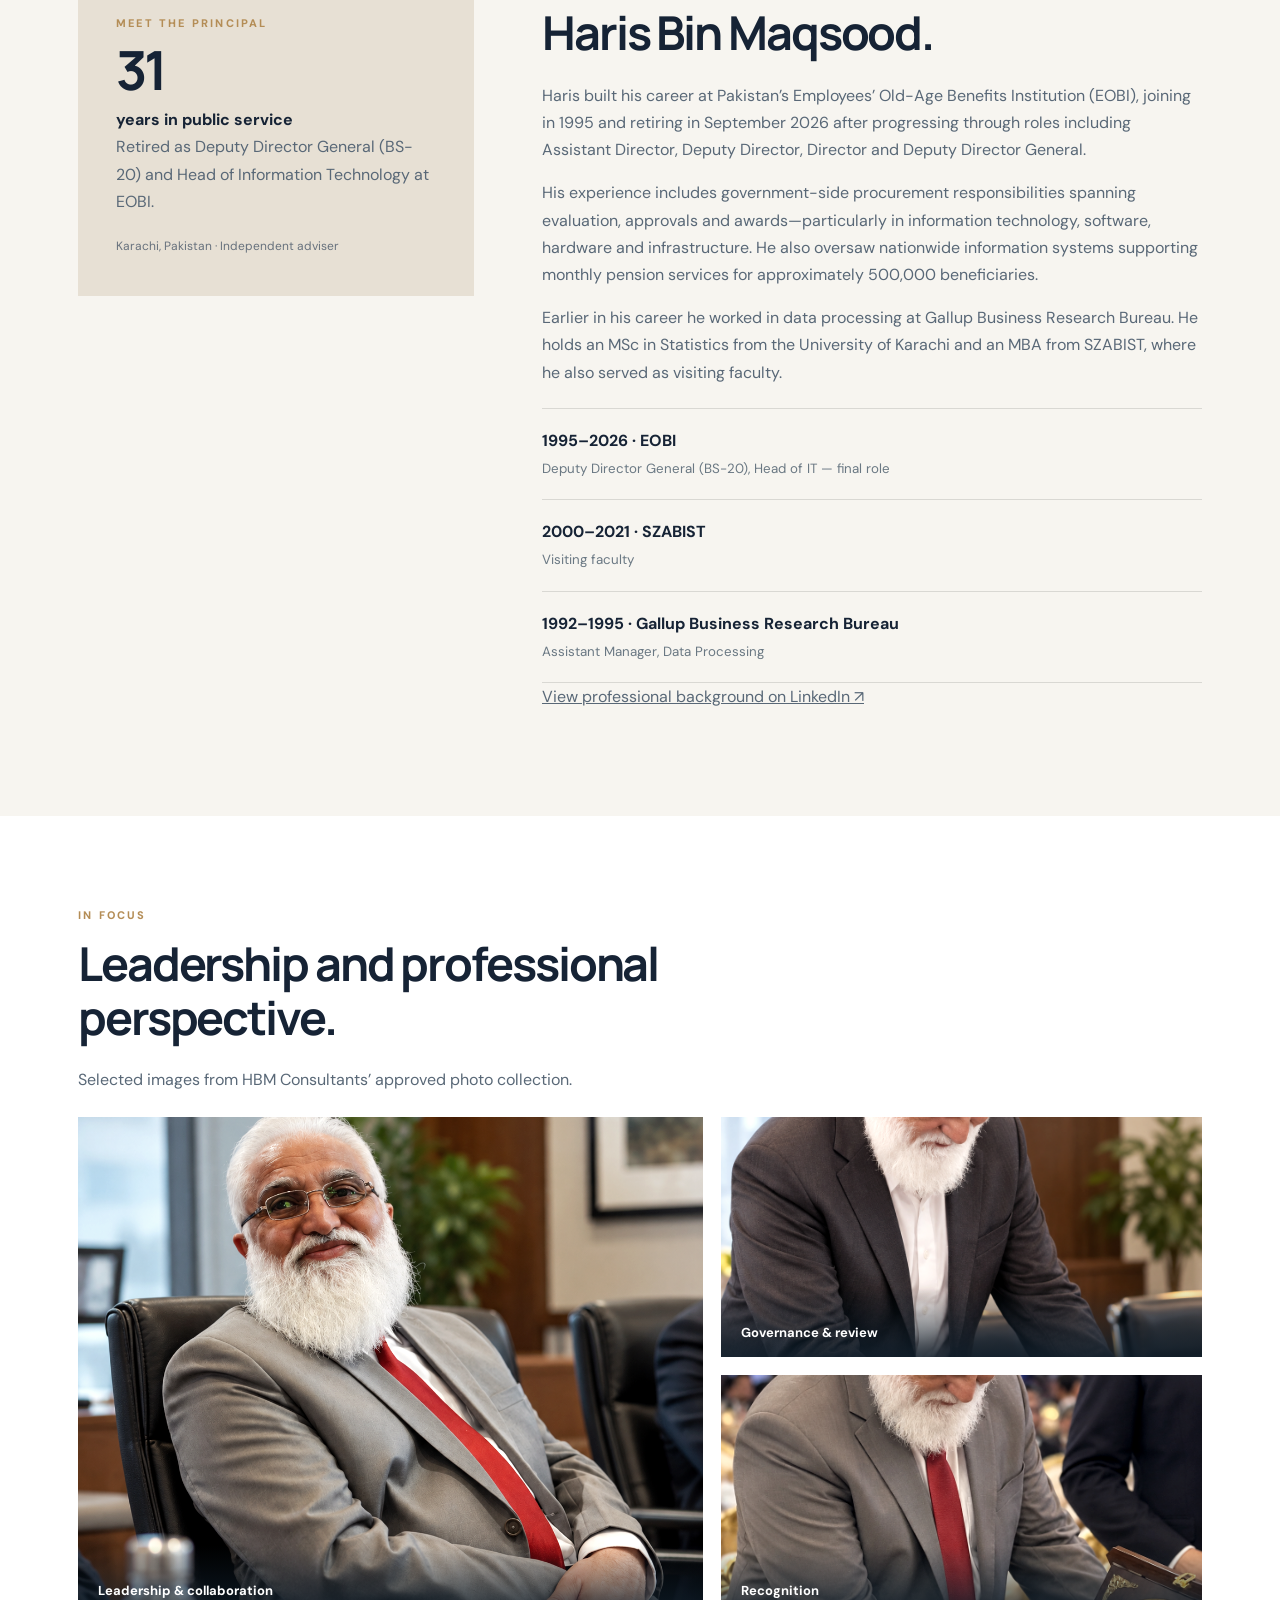
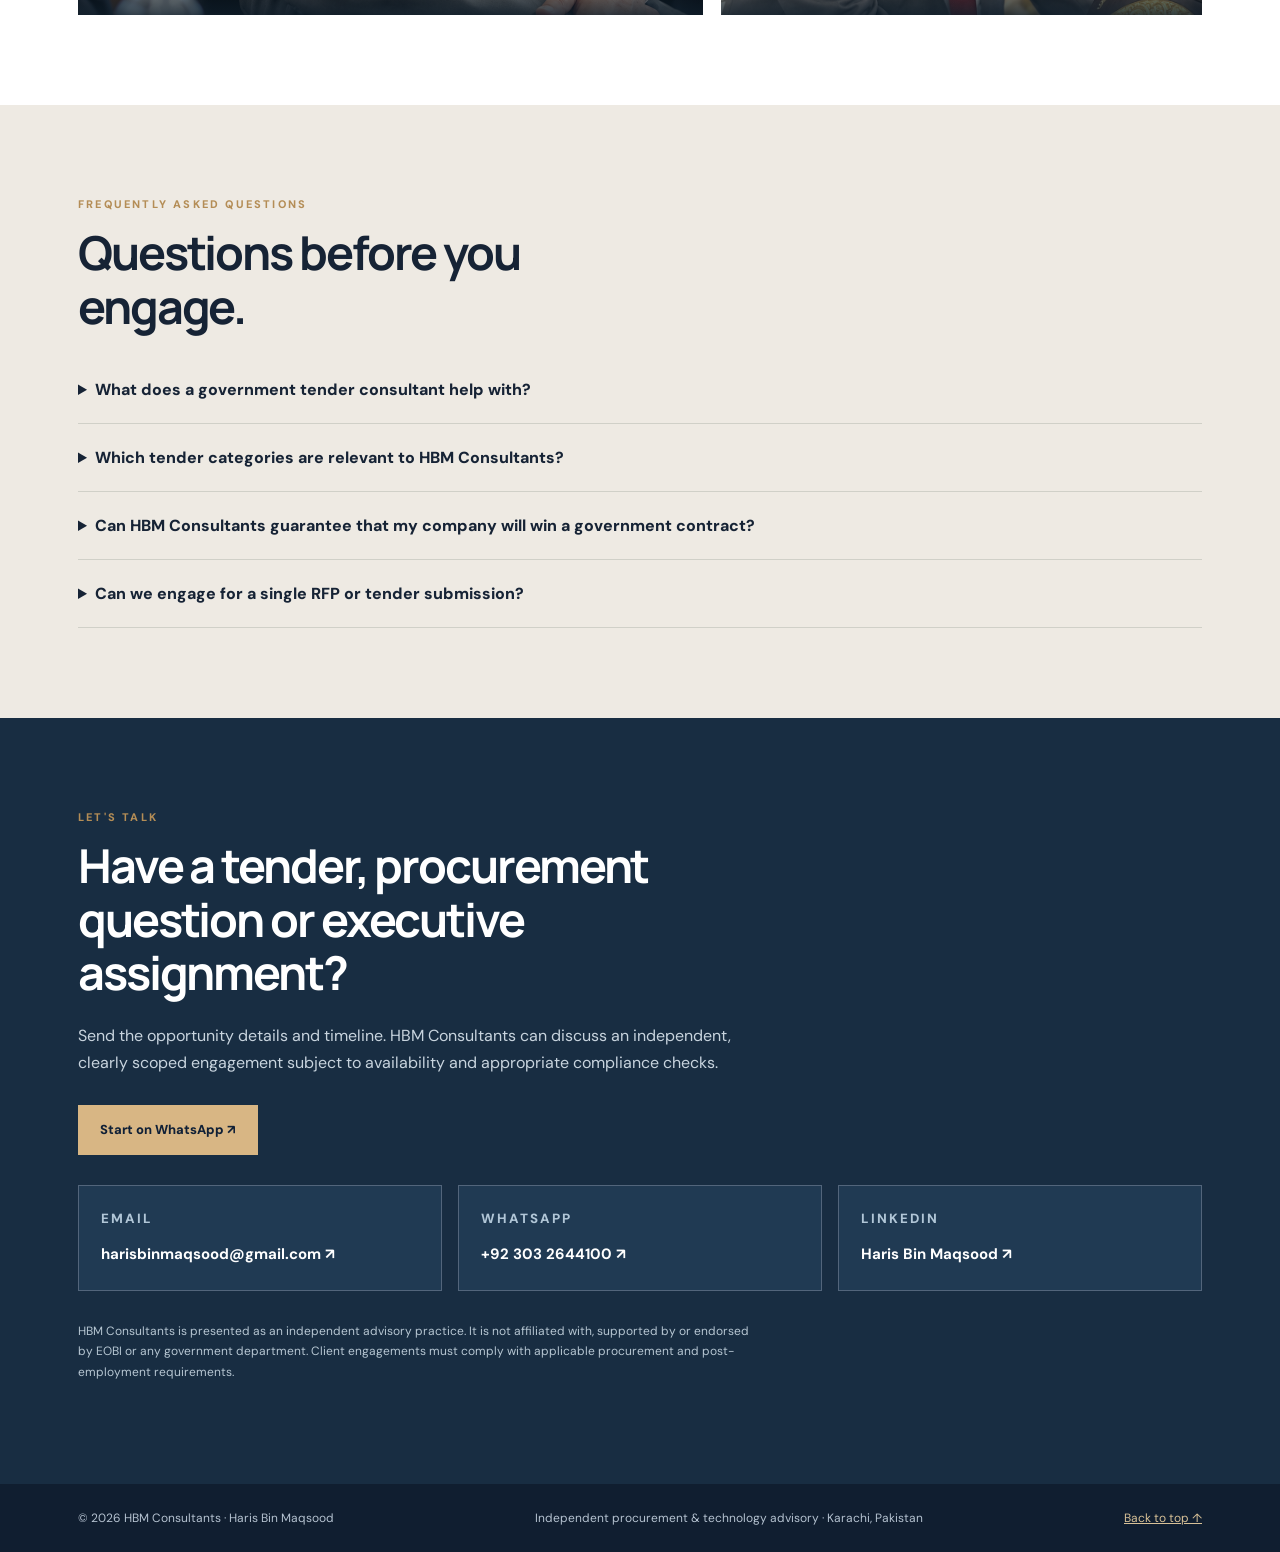
==== commit 7e5ebc23: "Unify HBM photography color treatment while preserving original image sources" ====
--- a/index.html
+++ b/index.html
@@ -17,7 +17,11 @@
 :root{--ink:#162335;--navy:#101e30;--sand:#f7f5f0;--gold:#bf9d69;--soft:#d7dfe5;--border:#dfe3e4;--muted:#596877}
 *{box-sizing:border-box}html{scroll-behavior:smooth}body{margin:0;color:var(--ink);background:var(--sand);font:16px/1.7 'DM Sans',system-ui,sans-serif}a{color:inherit}button,input{font:inherit}h1,h2,h3,p{margin-top:0}h1,h2,h3{font-family:Manrope,system-ui,sans-serif;letter-spacing:-.045em;line-height:1.15}h1{font-size:clamp(2.75rem,5.7vw,5.5rem);max-width:14ch;margin:16px 0 25px}h2{font-size:clamp(2.1rem,3.65vw,3.35rem);max-width:19ch;margin:12px 0 22px}h3{font-size:1.2rem}.container{max-width:1180px;margin:auto;padding:0 28px}.skip{position:absolute;left:-999px}.skip:focus{left:20px;top:10px;background:#fff;z-index:20;padding:12px}header{background:#fff;border-bottom:1px solid #e9e9e7;position:sticky;top:0;z-index:10}.nav{display:flex;justify-content:space-between;align-items:center;gap:24px;min-height:83px}.brand{display:flex;align-items:center;gap:12px;text-decoration:none}.monogram{width:47px;height:47px;background:var(--navy);color:#efc78e;display:grid;place-items:center;font-weight:800;font-size:13px;letter-spacing:-.06em}.brand strong{display:block;font:800 16px Manrope,sans-serif;letter-spacing:.035em}.brand small{display:block;color:#6e7a83;font-size:10px;letter-spacing:.14em;text-transform:uppercase}.navlinks{display:flex;align-items:center;gap:25px}.navlinks a{text-decoration:none;font-size:13px;font-weight:700}.navlinks a:hover{color:#996d39}.navlinks .nav-cta{background:var(--navy);color:#fff;padding:13px 18px}.eyebrow{color:#b48d56;text-transform:uppercase;letter-spacing:.2em;font-size:11px;font-weight:800}.hero{color:#fff;background:linear-gradient(112deg,#101e30 0%,#183047 68%,#22425c 100%);padding:104px 0 86px;overflow:hidden}.hero-grid{display:grid;grid-template-columns:1.42fr .58fr;align-items:center;gap:50px}.hero h1 span{color:#e7c597}.hero p{max-width:620px;color:#d7e1e8;font-size:18px}.button{display:inline-flex;align-items:center;justify-content:center;gap:10px;padding:14px 22px;text-decoration:none;font-weight:800;font-size:13px;margin:12px 12px 0 0;transition:transform .2s}.button:hover{transform:translateY(-2px)}.primary{background:#d8b684;color:#102036}.secondary{border:1px solid #8695a7;color:#fff}.portrait{min-height:350px;background:linear-gradient(145deg,#23445f,#0d1b2a);border:1px solid #54718b;display:flex;flex-direction:column;align-items:center;justify-content:center;position:relative}.portrait:before,.portrait:after{content:"";position:absolute;border:1px solid #64839b;border-radius:50%;width:260px;height:260px;opacity:.3}.portrait:after{width:340px;height:340px}.portrait .initials{font:500 88px Georgia,serif;color:#e6c699;z-index:1}.portrait p{font-size:11px;letter-spacing:.19em;text-transform:uppercase;color:#c1d3df;z-index:1}.hero-stats{display:flex;flex-wrap:wrap;gap:34px;margin-top:46px;padding-top:25px;border-top:1px solid #4a6076}.hero-stats strong{display:block;font:800 23px Manrope;color:#edca96}.hero-stats span{font-size:12px;color:#c9d6e1}.trust{background:#eeeae2;padding:20px 0;border-bottom:1px solid #dfd9ce}.trustline{display:flex;gap:22px;align-items:center;justify-content:space-between;flex-wrap:wrap;font-weight:800;font-size:11px;letter-spacing:.08em;color:#576476;text-transform:uppercase}.trustline b{color:#1d3448}section{padding:90px 0}.intro{display:grid;grid-template-columns:.8fr 1.2fr;gap:80px}.intro p{color:var(--muted)}.intro .lead{font-size:19px;color:var(--ink)}.dark{background:var(--navy);color:#fff}.section-top{display:flex;justify-content:space-between;align-items:end;gap:24px;margin-bottom:28px}.section-top p{max-width:400px;color:var(--muted)}.dark .section-top p{color:#b9c8d5}.cards{display:grid;grid-template-columns:repeat(2,minmax(0,1fr));gap:18px}.service{background:#fff;border:1px solid var(--border);padding:30px;min-height:230px}.service .num{font-size:12px;letter-spacing:.12em;color:#a18056;font-weight:800}.service h3{margin:17px 0}.service p{font-size:14px;color:#536374}.service ul{padding-left:18px;color:#586675;font-size:14px}.service li{margin:4px 0}.dark .service{background:#1c3147;border:1px solid #415a70}.dark .service p,.dark .service ul{color:#cad6df}.process{display:grid;grid-template-columns:repeat(4,1fr);gap:17px}.step{border-top:2px solid #c3a474;padding:25px 6px 5px}.step b{font:800 25px Manrope;color:#ab854f}.step h3{margin:16px 0 9px}.step p{font-size:14px;color:#5e6b78}.profile{display:grid;grid-template-columns:.75fr 1.25fr;gap:68px}.profile-panel{background:#e7e0d4;padding:38px;align-self:start}.profile-panel .big{font:700 54px Manrope;letter-spacing:-.06em}.profile-panel span{font-size:12px;color:#67717d}.profile p{color:var(--muted)}.timeline{border-top:1px solid #d9d8d3;margin-top:22px}.timeline article{border-bottom:1px solid #d9d8d3;padding:18px 0}.timeline b{display:block}.timeline small{color:#6a7883}.faq{background:#eeeae3}.faq details{border-bottom:1px solid #d0d0c8;padding:20px 0}.faq summary{cursor:pointer;font-weight:800}.faq details p{color:#576675;max-width:850px;margin:15px 0 0}.contact{background:#182d42;color:#fff}.contact p{color:#c8d4de;max-width:680px}.contact-options{display:grid;grid-template-columns:repeat(3,1fr);gap:16px;margin-top:30px}.contact-item{border:1px solid #52657b;padding:22px;text-decoration:none;background:#203a53}.contact-item:hover{background:#2a4a67}.contact-item small{display:block;color:#b1c6d7;text-transform:uppercase;letter-spacing:.15em;font-weight:800}.contact-item strong{display:block;overflow-wrap:anywhere;margin:12px 0 0;font-size:15px}.disclaimer{font-size:12px!important;color:#b6c6d2!important;margin-top:30px}footer{background:#101e30;color:#b5c2d0;padding:24px 0;font-size:12px}.foot{display:flex;justify-content:space-between;gap:20px;flex-wrap:wrap}.foot a{color:#d8c197}.sr-only{position:absolute;width:1px;height:1px;overflow:hidden;clip:rect(0,0,0,0)}
 @media(max-width:900px){.hero-grid,.intro,.profile{grid-template-columns:1fr;gap:32px}.portrait{display:none}.process{grid-template-columns:repeat(2,1fr)}.navlinks{gap:12px}.navlinks a{font-size:12px}}@media(max-width:620px){.container{padding:0 20px}.nav{min-height:70px;flex-wrap:wrap;padding:12px 0}.navlinks{width:100%;gap:14px;justify-content:space-between;overflow:auto}.navlinks .nav-cta{display:none}.hero{padding:66px 0}.hero-stats{gap:22px}.cards,.contact-options,.process{grid-template-columns:1fr}.section-top{display:block}section{padding:65px 0}.profile-panel{padding:25px}.trustline{gap:10px}}@media(prefers-reduced-motion:reduce){html{scroll-behavior:auto}.button{transition:none}}
-.gallery-hero{padding:0!important;overflow:hidden;position:relative}.gallery-hero:before,.gallery-hero:after{display:none!important}.gallery-hero img{width:100%;height:100%;min-height:350px;object-fit:cover;object-position:center 28%;filter:brightness(1.025) contrast(.97) saturate(.88);display:block}.photo-label{position:absolute;bottom:0;left:0;right:0;background:linear-gradient(transparent,#0f1f30df);padding:40px 20px 16px;font-weight:700;font-size:14px;color:white}.image-feature{background:#fff}.image-feature p{color:#596877}.feature-grid{display:grid;grid-template-columns:1.3fr 1fr;grid-template-rows:240px 240px;gap:18px;margin-top:24px}.feature-photo{margin:0;position:relative;overflow:hidden;background:#e9e6df}.feature-main{grid-row:span 2}.feature-photo img{width:100%;height:100%;object-fit:cover;object-position:center 35%;display:block;filter:brightness(1.025) contrast(.97) saturate(.87) sepia(.025)}.feature-photo figcaption{position:absolute;bottom:0;left:0;right:0;color:white;background:linear-gradient(transparent,#0f1e2bd9);padding:34px 20px 13px;font-weight:700;font-size:13px}@media(max-width:620px){.feature-grid{display:block}.feature-photo{margin-bottom:15px;height:260px}.feature-main{height:360px}} </style>
+.gallery-hero{padding:0!important;overflow:hidden;position:relative}.gallery-hero:before,.gallery-hero:after{display:none!important}.gallery-hero img{width:100%;height:100%;min-height:350px;object-fit:cover;object-position:center 28%;filter:brightness(1.025) contrast(.97) saturate(.88);display:block}.photo-label{position:absolute;bottom:0;left:0;right:0;background:linear-gradient(transparent,#0f1f30df);padding:40px 20px 16px;font-weight:700;font-size:14px;color:white}.image-feature{background:#fff}.image-feature p{color:#596877}.feature-grid{display:grid;grid-template-columns:1.3fr 1fr;grid-template-rows:240px 240px;gap:18px;margin-top:24px}.feature-photo{margin:0;position:relative;overflow:hidden;background:#e9e6df}.feature-main{grid-row:span 2}.feature-photo img{width:100%;height:100%;object-fit:cover;object-position:center 35%;display:block;filter:brightness(1.025) contrast(.97) saturate(.87) sepia(.025)}.feature-photo figcaption{position:absolute;bottom:0;left:0;right:0;color:white;background:linear-gradient(transparent,#0f1e2bd9);padding:34px 20px 13px;font-weight:700;font-size:13px}@media(max-width:620px){.feature-grid{display:block}.feature-photo{margin-bottom:15px;height:260px}.feature-main{height:360px}} /* Cohesive photographic treatment for HBM's original Drive-sourced imagery */
+.gallery-hero img,.feature-photo img{filter:brightness(1.035) contrast(1.045) saturate(.89) sepia(.025);transition:filter .3s ease,transform .3s ease}
+.gallery-hero img{filter:brightness(1.045) contrast(1.035) saturate(.91) sepia(.02)}
+.feature-photo:hover img{filter:brightness(1.055) contrast(1.06) saturate(.96);transform:scale(1.025)}
+</style>
 <script type="application/ld+json">{"@context":"https://schema.org","@graph":[{"@type":"WebSite","name":"HBM Consultants","url":"https://hbm-consultants.com/","inLanguage":"en-PK"},{"@type":"Person","@id":"https://hbm-consultants.com/#haris","name":"Haris Bin Maqsood","jobTitle":"Independent Government Tender and Technology Procurement Advisor","description":"Former Deputy Director General (BS-20) and Head of IT at EOBI, offering independent government tender and technology procurement advisory in Pakistan.","knowsAbout":["Government tender documentation","Bid compliance","IT procurement","Public procurement governance","Digital transformation"],"email":"harisbinmaqsood@gmail.com","telephone":"+923032644100","sameAs":["https://www.linkedin.com/in/haris-maqsood-73508753/"],"address":{"@type":"PostalAddress","addressLocality":"Karachi","addressCountry":"PK"}}]}</script></head>
 <body><a class="skip" href="#main">Skip to content</a><header><div class="container nav"><a href="#top" class="brand" aria-label="HBM Consultants home"><span class="monogram">HBM</span><span><strong>HBM CONSULTANTS</strong><small>Procurement & Technology Advisory</small></span></a><nav class="navlinks" aria-label="Main navigation"><a href="#services">Expertise</a><a href="#approach">Approach</a><a href="#principal">Principal</a><a href="#questions">FAQ</a><a class="nav-cta" href="#contact">Get in touch ↗</a></nav></div></header>
 <main id="main"><div class="hero" id="top"><div class="container"><div class="hero-grid"><div><div class="eyebrow">Independent advisory · Karachi, Pakistan</div><h1>Navigate public tenders with <span>confidence.</span></h1><p>Government tender documentation, bid compliance and technology procurement advisory, led by Haris Bin Maqsood—bringing 31 years of public-sector experience to private-sector readiness.</p><a class="button primary" href="https://wa.me/923032644100?text=Hello%20Mr.%20Maqsood%2C%20I%20would%20like%20to%20discuss%20a%20tender%20or%20procurement%20advisory%20assignment." target="_blank" rel="noopener noreferrer">Discuss your tender ↗</a><a class="button secondary" href="#services">Explore services ↓</a><div class="hero-stats"><div><strong>31 years</strong><span>Public-sector experience</span></div><div><strong>BS-20</strong><span>Senior executive grade</span></div><div><strong>IT & infrastructure</strong><span>Specialist procurement focus</span></div></div></div><aside class="portrait gallery-hero"><img src="images/haris-portrait.png" alt="Portrait of Haris Bin Maqsood" width="1024" height="1024" fetchpriority="high"><span class="photo-label">Haris Bin Maqsood</span></aside></div></div></div>
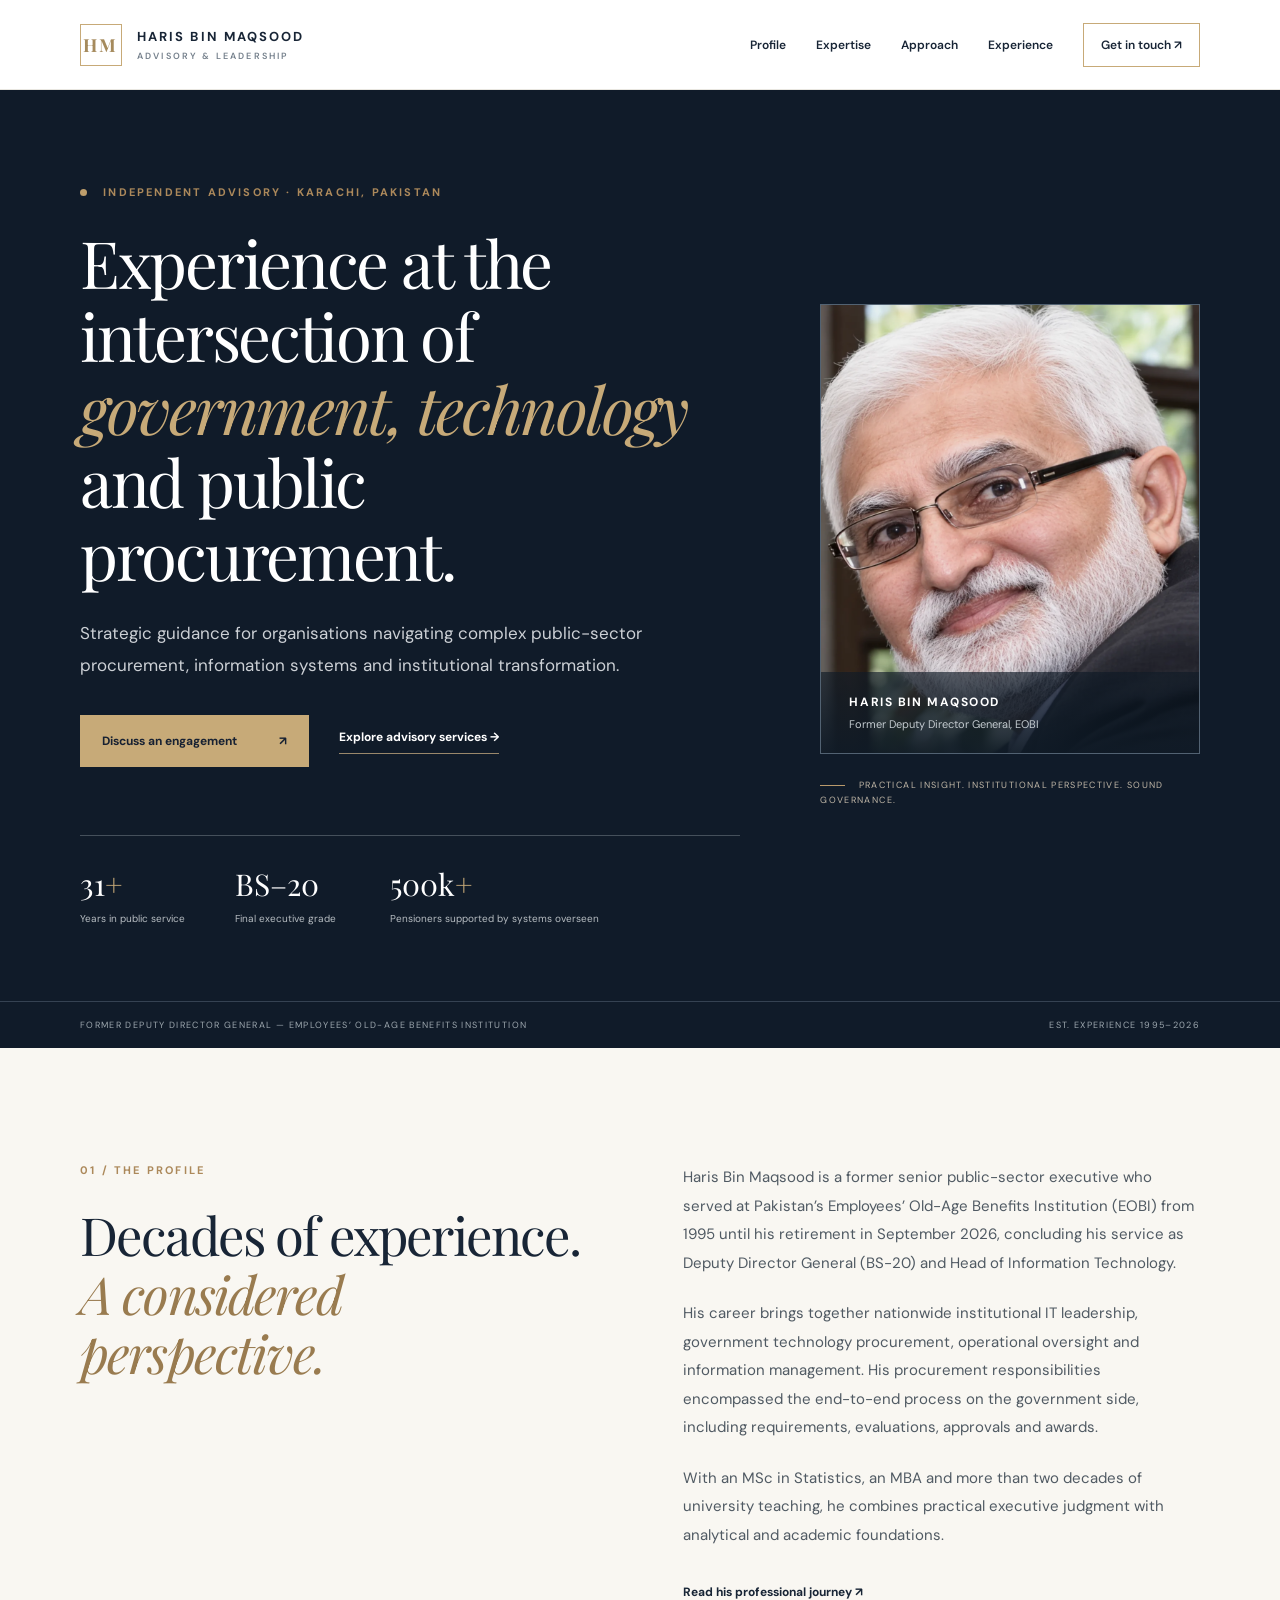
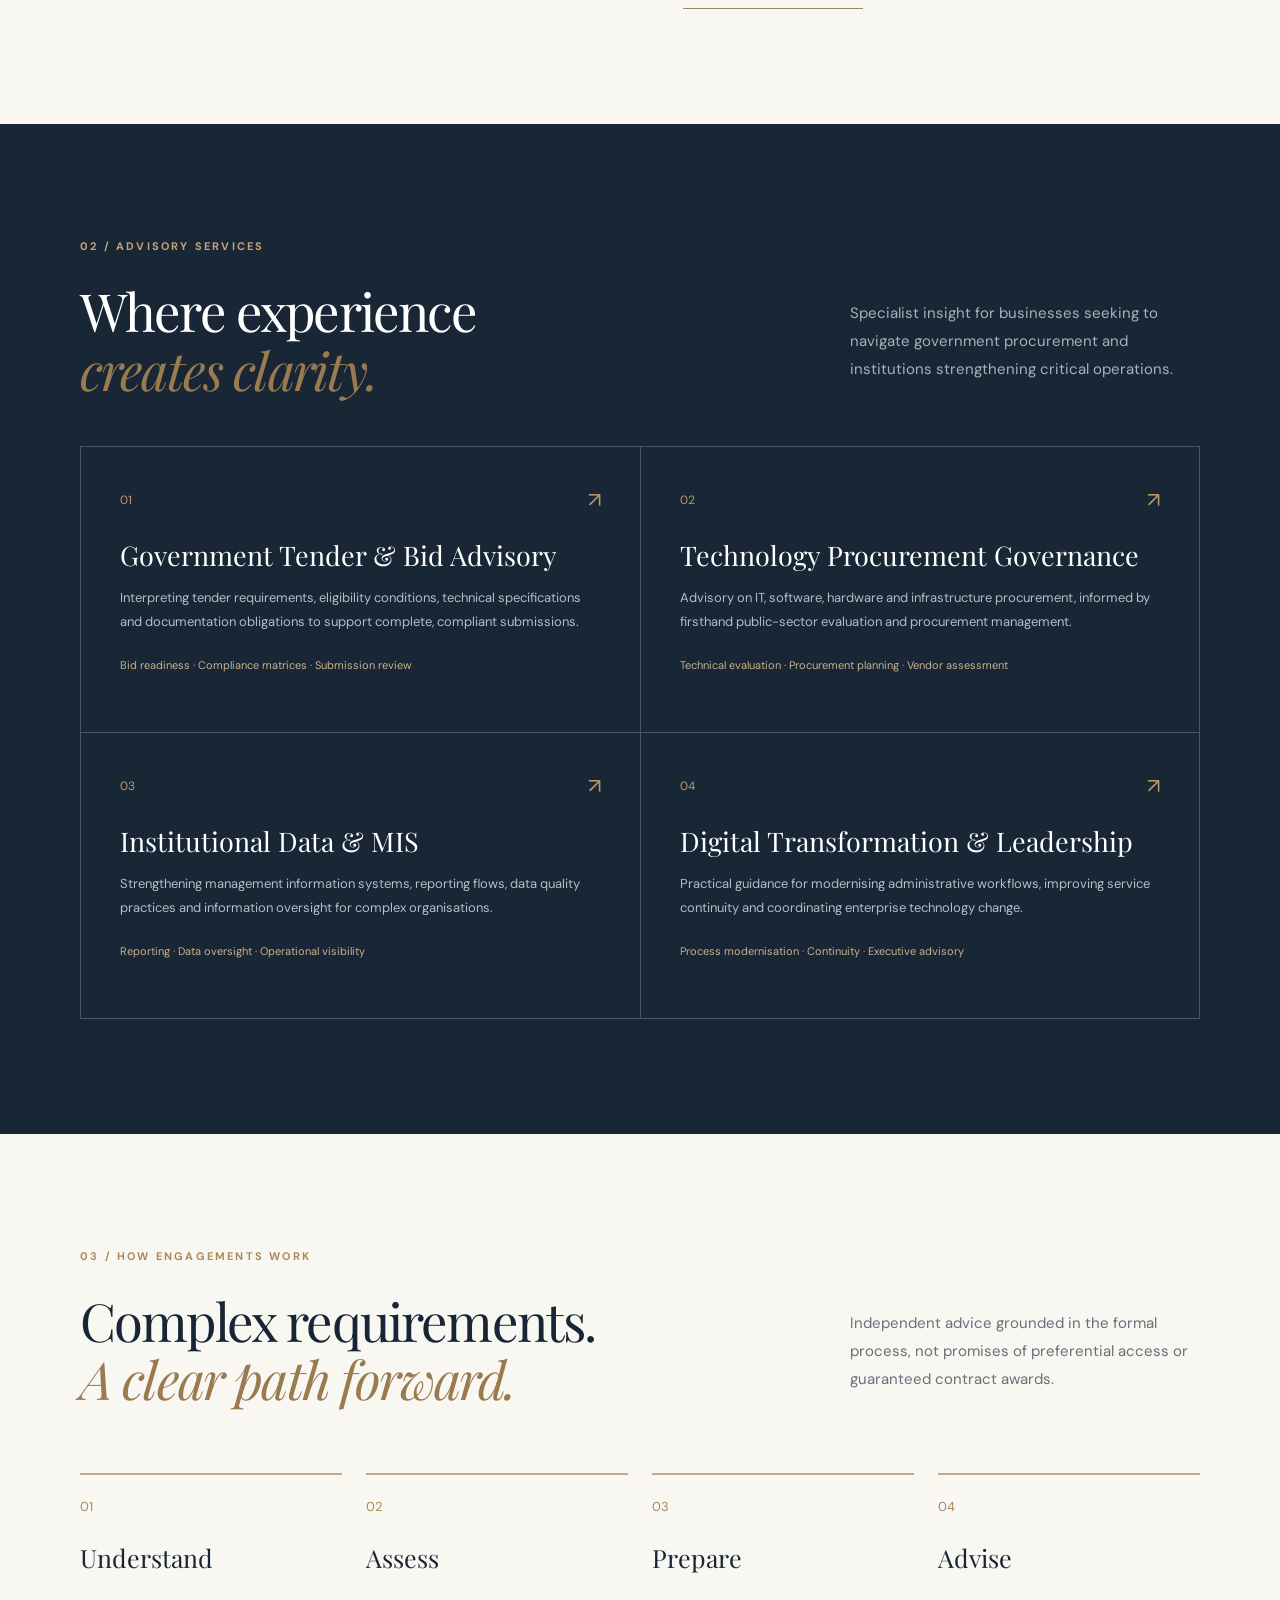
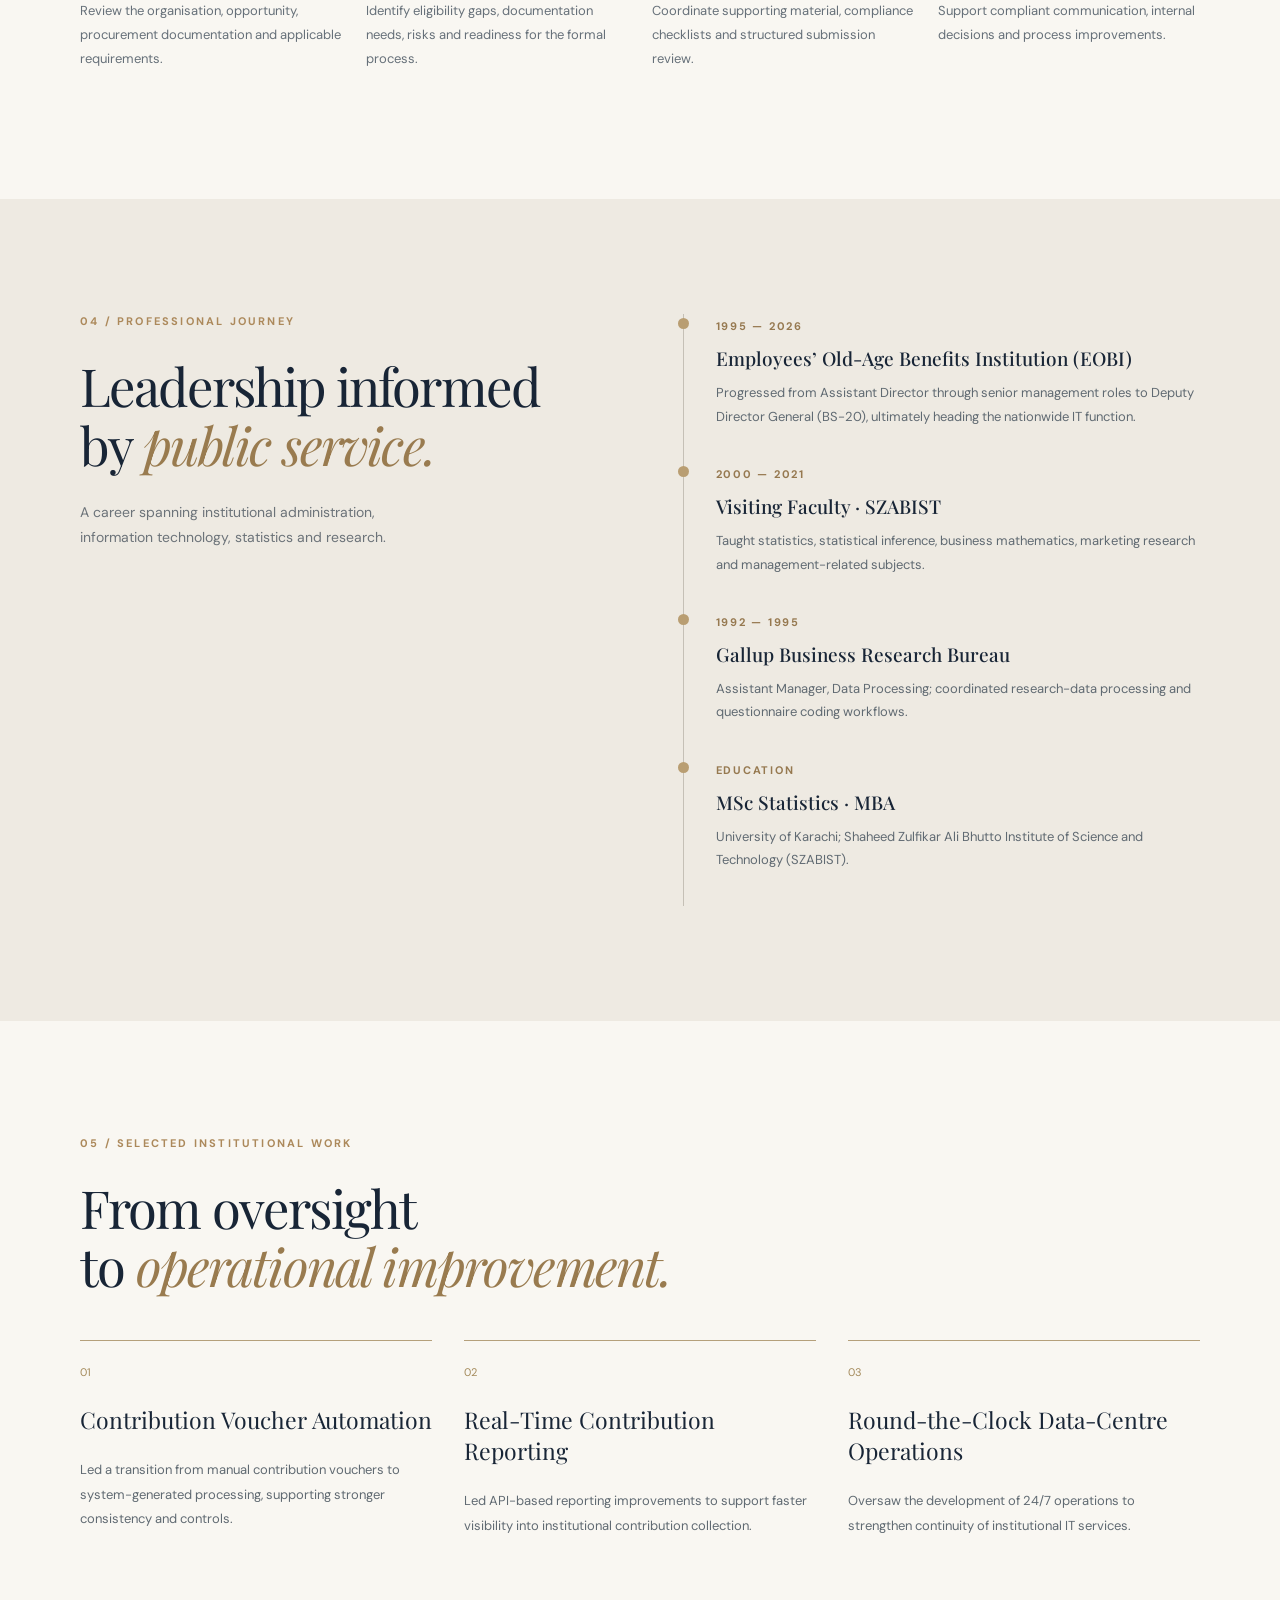
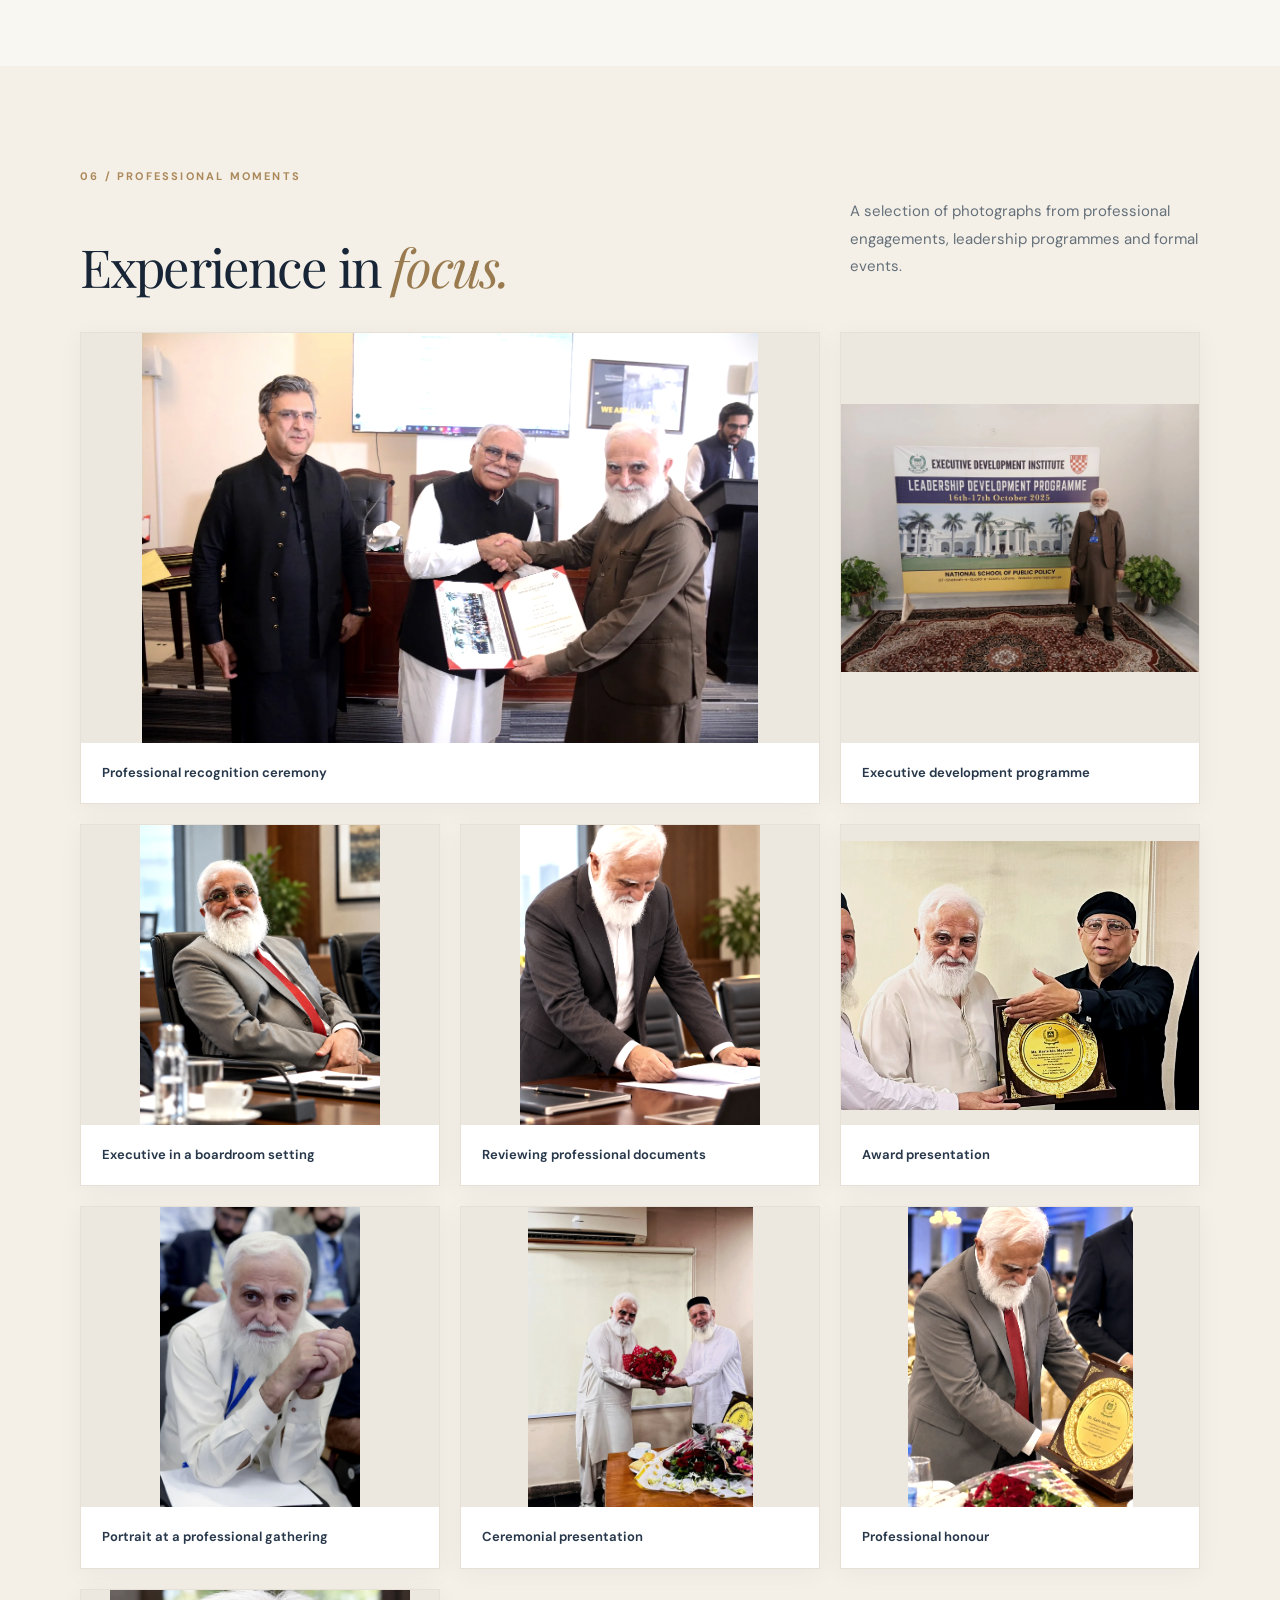
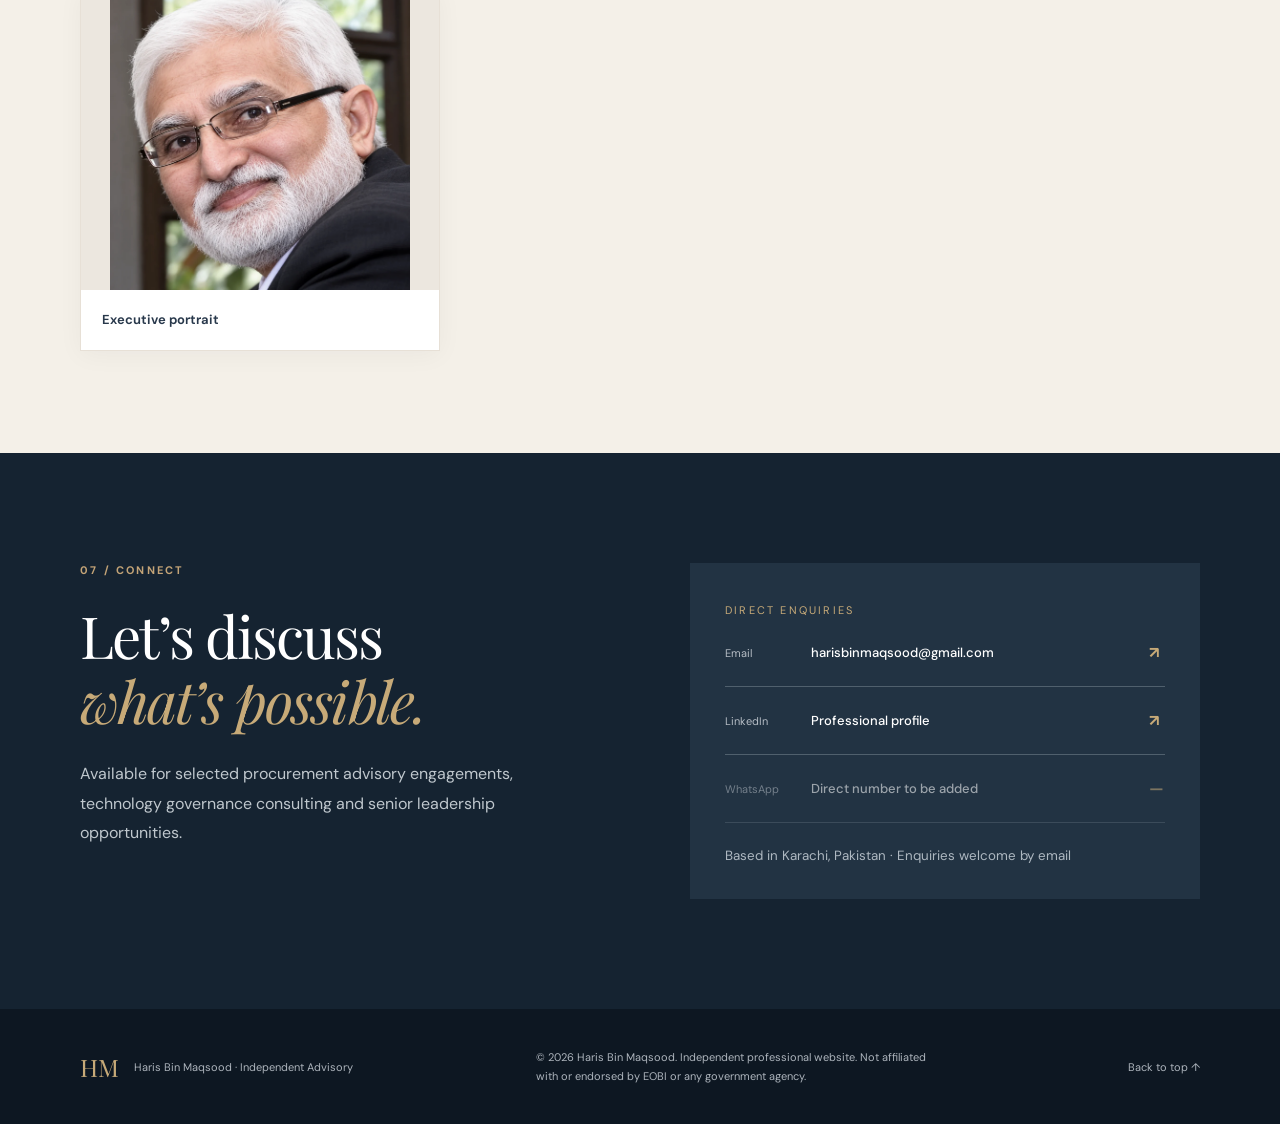
==== commit 14dc8525: "Redesign HBM Consultants website with 9 optimized photographs" ====
--- a/index.html
+++ b/index.html
@@ -1,34 +1,23 @@
 <!doctype html>
-<html lang="en"><head>
-<meta charset="utf-8"><meta name="viewport" content="width=device-width,initial-scale=1">
-<meta name="theme-color" content="#101e30"><meta name="color-scheme" content="light">
-<title>Government Tender & IT Procurement Consultant in Pakistan | HBM Consultants</title>
-<meta name="description" content="Haris Bin Maqsood offers government tender documentation, bid compliance, IT procurement and executive advisory in Karachi, Pakistan. 31+ years' experience.">
-<meta name="robots" content="index,follow,max-image-preview:large">
-<link rel="canonical" href="https://hbm-consultants.com/">
-<meta property="og:type" content="website"><meta property="og:site_name" content="HBM Consultants"><meta property="og:locale" content="en_PK">
-<meta property="og:title" content="HBM Consultants | Government Tender & Technology Advisory">
-<meta property="og:description" content="From tender eligibility checks to complete bid readiness. Independent procurement and technology governance advisory by Haris Bin Maqsood.">
-<meta property="og:url" content="https://hbm-consultants.com/"><meta name="twitter:card" content="summary"><meta name="twitter:title" content="HBM Consultants — Haris Bin Maqsood">
-<link rel="icon" href="favicon.svg" type="image/svg+xml">
-<link rel="preconnect" href="https://fonts.googleapis.com"><link rel="preconnect" href="https://fonts.gstatic.com" crossorigin>
-<link href="https://fonts.googleapis.com/css2?family=DM+Sans:wght@400;500;600;700&family=Manrope:wght@400;500;600;700;800&display=swap" rel="stylesheet">
-<style>
-:root{--ink:#162335;--navy:#101e30;--sand:#f7f5f0;--gold:#bf9d69;--soft:#d7dfe5;--border:#dfe3e4;--muted:#596877}
-*{box-sizing:border-box}html{scroll-behavior:smooth}body{margin:0;color:var(--ink);background:var(--sand);font:16px/1.7 'DM Sans',system-ui,sans-serif}a{color:inherit}button,input{font:inherit}h1,h2,h3,p{margin-top:0}h1,h2,h3{font-family:Manrope,system-ui,sans-serif;letter-spacing:-.045em;line-height:1.15}h1{font-size:clamp(2.75rem,5.7vw,5.5rem);max-width:14ch;margin:16px 0 25px}h2{font-size:clamp(2.1rem,3.65vw,3.35rem);max-width:19ch;margin:12px 0 22px}h3{font-size:1.2rem}.container{max-width:1180px;margin:auto;padding:0 28px}.skip{position:absolute;left:-999px}.skip:focus{left:20px;top:10px;background:#fff;z-index:20;padding:12px}header{background:#fff;border-bottom:1px solid #e9e9e7;position:sticky;top:0;z-index:10}.nav{display:flex;justify-content:space-between;align-items:center;gap:24px;min-height:83px}.brand{display:flex;align-items:center;gap:12px;text-decoration:none}.monogram{width:47px;height:47px;background:var(--navy);color:#efc78e;display:grid;place-items:center;font-weight:800;font-size:13px;letter-spacing:-.06em}.brand strong{display:block;font:800 16px Manrope,sans-serif;letter-spacing:.035em}.brand small{display:block;color:#6e7a83;font-size:10px;letter-spacing:.14em;text-transform:uppercase}.navlinks{display:flex;align-items:center;gap:25px}.navlinks a{text-decoration:none;font-size:13px;font-weight:700}.navlinks a:hover{color:#996d39}.navlinks .nav-cta{background:var(--navy);color:#fff;padding:13px 18px}.eyebrow{color:#b48d56;text-transform:uppercase;letter-spacing:.2em;font-size:11px;font-weight:800}.hero{color:#fff;background:linear-gradient(112deg,#101e30 0%,#183047 68%,#22425c 100%);padding:104px 0 86px;overflow:hidden}.hero-grid{display:grid;grid-template-columns:1.42fr .58fr;align-items:center;gap:50px}.hero h1 span{color:#e7c597}.hero p{max-width:620px;color:#d7e1e8;font-size:18px}.button{display:inline-flex;align-items:center;justify-content:center;gap:10px;padding:14px 22px;text-decoration:none;font-weight:800;font-size:13px;margin:12px 12px 0 0;transition:transform .2s}.button:hover{transform:translateY(-2px)}.primary{background:#d8b684;color:#102036}.secondary{border:1px solid #8695a7;color:#fff}.portrait{min-height:350px;background:linear-gradient(145deg,#23445f,#0d1b2a);border:1px solid #54718b;display:flex;flex-direction:column;align-items:center;justify-content:center;position:relative}.portrait:before,.portrait:after{content:"";position:absolute;border:1px solid #64839b;border-radius:50%;width:260px;height:260px;opacity:.3}.portrait:after{width:340px;height:340px}.portrait .initials{font:500 88px Georgia,serif;color:#e6c699;z-index:1}.portrait p{font-size:11px;letter-spacing:.19em;text-transform:uppercase;color:#c1d3df;z-index:1}.hero-stats{display:flex;flex-wrap:wrap;gap:34px;margin-top:46px;padding-top:25px;border-top:1px solid #4a6076}.hero-stats strong{display:block;font:800 23px Manrope;color:#edca96}.hero-stats span{font-size:12px;color:#c9d6e1}.trust{background:#eeeae2;padding:20px 0;border-bottom:1px solid #dfd9ce}.trustline{display:flex;gap:22px;align-items:center;justify-content:space-between;flex-wrap:wrap;font-weight:800;font-size:11px;letter-spacing:.08em;color:#576476;text-transform:uppercase}.trustline b{color:#1d3448}section{padding:90px 0}.intro{display:grid;grid-template-columns:.8fr 1.2fr;gap:80px}.intro p{color:var(--muted)}.intro .lead{font-size:19px;color:var(--ink)}.dark{background:var(--navy);color:#fff}.section-top{display:flex;justify-content:space-between;align-items:end;gap:24px;margin-bottom:28px}.section-top p{max-width:400px;color:var(--muted)}.dark .section-top p{color:#b9c8d5}.cards{display:grid;grid-template-columns:repeat(2,minmax(0,1fr));gap:18px}.service{background:#fff;border:1px solid var(--border);padding:30px;min-height:230px}.service .num{font-size:12px;letter-spacing:.12em;color:#a18056;font-weight:800}.service h3{margin:17px 0}.service p{font-size:14px;color:#536374}.service ul{padding-left:18px;color:#586675;font-size:14px}.service li{margin:4px 0}.dark .service{background:#1c3147;border:1px solid #415a70}.dark .service p,.dark .service ul{color:#cad6df}.process{display:grid;grid-template-columns:repeat(4,1fr);gap:17px}.step{border-top:2px solid #c3a474;padding:25px 6px 5px}.step b{font:800 25px Manrope;color:#ab854f}.step h3{margin:16px 0 9px}.step p{font-size:14px;color:#5e6b78}.profile{display:grid;grid-template-columns:.75fr 1.25fr;gap:68px}.profile-panel{background:#e7e0d4;padding:38px;align-self:start}.profile-panel .big{font:700 54px Manrope;letter-spacing:-.06em}.profile-panel span{font-size:12px;color:#67717d}.profile p{color:var(--muted)}.timeline{border-top:1px solid #d9d8d3;margin-top:22px}.timeline article{border-bottom:1px solid #d9d8d3;padding:18px 0}.timeline b{display:block}.timeline small{color:#6a7883}.faq{background:#eeeae3}.faq details{border-bottom:1px solid #d0d0c8;padding:20px 0}.faq summary{cursor:pointer;font-weight:800}.faq details p{color:#576675;max-width:850px;margin:15px 0 0}.contact{background:#182d42;color:#fff}.contact p{color:#c8d4de;max-width:680px}.contact-options{display:grid;grid-template-columns:repeat(3,1fr);gap:16px;margin-top:30px}.contact-item{border:1px solid #52657b;padding:22px;text-decoration:none;background:#203a53}.contact-item:hover{background:#2a4a67}.contact-item small{display:block;color:#b1c6d7;text-transform:uppercase;letter-spacing:.15em;font-weight:800}.contact-item strong{display:block;overflow-wrap:anywhere;margin:12px 0 0;font-size:15px}.disclaimer{font-size:12px!important;color:#b6c6d2!important;margin-top:30px}footer{background:#101e30;color:#b5c2d0;padding:24px 0;font-size:12px}.foot{display:flex;justify-content:space-between;gap:20px;flex-wrap:wrap}.foot a{color:#d8c197}.sr-only{position:absolute;width:1px;height:1px;overflow:hidden;clip:rect(0,0,0,0)}
-@media(max-width:900px){.hero-grid,.intro,.profile{grid-template-columns:1fr;gap:32px}.portrait{display:none}.process{grid-template-columns:repeat(2,1fr)}.navlinks{gap:12px}.navlinks a{font-size:12px}}@media(max-width:620px){.container{padding:0 20px}.nav{min-height:70px;flex-wrap:wrap;padding:12px 0}.navlinks{width:100%;gap:14px;justify-content:space-between;overflow:auto}.navlinks .nav-cta{display:none}.hero{padding:66px 0}.hero-stats{gap:22px}.cards,.contact-options,.process{grid-template-columns:1fr}.section-top{display:block}section{padding:65px 0}.profile-panel{padding:25px}.trustline{gap:10px}}@media(prefers-reduced-motion:reduce){html{scroll-behavior:auto}.button{transition:none}}
-.gallery-hero{padding:0!important;overflow:hidden;position:relative}.gallery-hero:before,.gallery-hero:after{display:none!important}.gallery-hero img{width:100%;height:100%;min-height:350px;object-fit:cover;object-position:center 28%;filter:brightness(1.025) contrast(.97) saturate(.88);display:block}.photo-label{position:absolute;bottom:0;left:0;right:0;background:linear-gradient(transparent,#0f1f30df);padding:40px 20px 16px;font-weight:700;font-size:14px;color:white}.image-feature{background:#fff}.image-feature p{color:#596877}.feature-grid{display:grid;grid-template-columns:1.3fr 1fr;grid-template-rows:240px 240px;gap:18px;margin-top:24px}.feature-photo{margin:0;position:relative;overflow:hidden;background:#e9e6df}.feature-main{grid-row:span 2}.feature-photo img{width:100%;height:100%;object-fit:cover;object-position:center 35%;display:block;filter:brightness(1.025) contrast(.97) saturate(.87) sepia(.025)}.feature-photo figcaption{position:absolute;bottom:0;left:0;right:0;color:white;background:linear-gradient(transparent,#0f1e2bd9);padding:34px 20px 13px;font-weight:700;font-size:13px}@media(max-width:620px){.feature-grid{display:block}.feature-photo{margin-bottom:15px;height:260px}.feature-main{height:360px}} /* Cohesive photographic treatment for HBM's original Drive-sourced imagery */
-.gallery-hero img,.feature-photo img{filter:brightness(1.035) contrast(1.045) saturate(.89) sepia(.025);transition:filter .3s ease,transform .3s ease}
-.gallery-hero img{filter:brightness(1.045) contrast(1.035) saturate(.91) sepia(.02)}
-.feature-photo:hover img{filter:brightness(1.055) contrast(1.06) saturate(.96);transform:scale(1.025)}
-</style>
-<script type="application/ld+json">{"@context":"https://schema.org","@graph":[{"@type":"WebSite","name":"HBM Consultants","url":"https://hbm-consultants.com/","inLanguage":"en-PK"},{"@type":"Person","@id":"https://hbm-consultants.com/#haris","name":"Haris Bin Maqsood","jobTitle":"Independent Government Tender and Technology Procurement Advisor","description":"Former Deputy Director General (BS-20) and Head of IT at EOBI, offering independent government tender and technology procurement advisory in Pakistan.","knowsAbout":["Government tender documentation","Bid compliance","IT procurement","Public procurement governance","Digital transformation"],"email":"harisbinmaqsood@gmail.com","telephone":"+923032644100","sameAs":["https://www.linkedin.com/in/haris-maqsood-73508753/"],"address":{"@type":"PostalAddress","addressLocality":"Karachi","addressCountry":"PK"}}]}</script></head>
-<body><a class="skip" href="#main">Skip to content</a><header><div class="container nav"><a href="#top" class="brand" aria-label="HBM Consultants home"><span class="monogram">HBM</span><span><strong>HBM CONSULTANTS</strong><small>Procurement & Technology Advisory</small></span></a><nav class="navlinks" aria-label="Main navigation"><a href="#services">Expertise</a><a href="#approach">Approach</a><a href="#principal">Principal</a><a href="#questions">FAQ</a><a class="nav-cta" href="#contact">Get in touch ↗</a></nav></div></header>
-<main id="main"><div class="hero" id="top"><div class="container"><div class="hero-grid"><div><div class="eyebrow">Independent advisory · Karachi, Pakistan</div><h1>Navigate public tenders with <span>confidence.</span></h1><p>Government tender documentation, bid compliance and technology procurement advisory, led by Haris Bin Maqsood—bringing 31 years of public-sector experience to private-sector readiness.</p><a class="button primary" href="https://wa.me/923032644100?text=Hello%20Mr.%20Maqsood%2C%20I%20would%20like%20to%20discuss%20a%20tender%20or%20procurement%20advisory%20assignment." target="_blank" rel="noopener noreferrer">Discuss your tender ↗</a><a class="button secondary" href="#services">Explore services ↓</a><div class="hero-stats"><div><strong>31 years</strong><span>Public-sector experience</span></div><div><strong>BS-20</strong><span>Senior executive grade</span></div><div><strong>IT & infrastructure</strong><span>Specialist procurement focus</span></div></div></div><aside class="portrait gallery-hero"><img src="images/haris-portrait.png" alt="Portrait of Haris Bin Maqsood" width="1024" height="1024" fetchpriority="high"><span class="photo-label">Haris Bin Maqsood</span></aside></div></div></div>
-<div class="trust"><div class="container trustline"><span>Government tender readiness</span><span>•</span><span>IT · software · hardware</span><span>•</span><span>Documentation & compliance</span><span>•</span><span><b>Executive-level perspective</b></span></div></div>
-<section id="overview"><div class="container intro"><div><div class="eyebrow">The advantage</div><h2>Know the requirements before you submit.</h2></div><div><p class="lead">A strong bid begins long before submission. Missing documents, overlooked eligibility conditions and unclear technical requirements can turn an opportunity into an avoidable setback.</p><p>HBM Consultants helps businesses understand public-sector procurement requirements, organise mandatory documents and prepare coherent, compliant submissions. The work is led by someone who has managed public-sector technology procurement from the institutional side.</p><p>Engagements can be focused reviews of a single tender or broader advisory support across procurement, governance and digital transformation.</p></div></div></section>
-<section class="dark" id="services"><div class="container"><div class="eyebrow">Areas of expertise</div><div class="section-top"><h2>Practical advice. Clear deliverables.</h2><p>Specific support for vendors, technology companies and organisations preparing to work with the public sector.</p></div><div class="cards"><article class="service"><span class="num">01 / TENDER READINESS</span><h3>Government Tender & Bid Compliance</h3><p>Turn a complex RFP or tender notice into an actionable submission plan.</p><ul><li>Eligibility and prequalification reviews</li><li>Mandatory document and compliance checklists</li><li>Technical and administrative response reviews</li><li>Final bid completeness checks</li></ul></article><article class="service"><span class="num">02 / TECHNOLOGY PROCUREMENT</span><h3>IT, Software, Hardware & Infrastructure</h3><p>Support procurement decisions and bids involving sophisticated technology requirements.</p><ul><li>Specifications and technical requirements</li><li>Evaluation criteria interpretation</li><li>Vendor capability and evidence mapping</li><li>Technology governance and oversight</li></ul></article><article class="service"><span class="num">03 / EXECUTIVE ADVISORY</span><h3>Public-Sector Technology Governance</h3><p>Institutional perspective on the systems, controls and operational decisions behind reliable public services.</p><ul><li>Enterprise IT oversight</li><li>Systems modernisation and automation</li><li>Management information and reporting</li><li>Operational continuity</li></ul></article><article class="service"><span class="num">04 / SPECIAL ASSIGNMENTS</span><h3>Independent Review & Leadership</h3><p>Senior-level independent input when organisations need scrutiny, structure or direction.</p><ul><li>Procurement process and document reviews</li><li>Executive and technology leadership advisory</li><li>Data management improvement</li><li>Defined-scope consulting engagements</li></ul></article></div><p class="disclaimer">All assignments are subject to appropriate conflict-of-interest and post-employment checks. No government influence, preferential access or contract award is offered or implied.</p></div></section>
-<section id="approach"><div class="container"><div class="eyebrow">How we work</div><h2>A straightforward engagement process.</h2><div class="process"><article class="step"><b>01</b><h3>Share the challenge</h3><p>Send the tender notice, RFP or a brief description of the procurement issue.</p></article><article class="step"><b>02</b><h3>Scope the work</h3><p>Clarify eligibility, deadline, required documents, deliverables and engagement terms.</p></article><article class="step"><b>03</b><h3>Review & prepare</h3><p>Identify gaps and support preparation of a structured, evidence-backed response.</p></article><article class="step"><b>04</b><h3>Final readiness</h3><p>Conduct a completeness review and hand over submission-ready documentation for client approval.</p></article></div></div></section>
-<section id="principal"><div class="container profile"><aside class="profile-panel"><div class="eyebrow">Meet the principal</div><div class="big">31</div><strong>years in public service</strong><p>Retired as Deputy Director General (BS-20) and Head of Information Technology at EOBI.</p><span>Karachi, Pakistan · Independent adviser</span></aside><div><div class="eyebrow">Leadership & credibility</div><h2>Haris Bin Maqsood.</h2><p>Haris built his career at Pakistan’s Employees’ Old-Age Benefits Institution (EOBI), joining in 1995 and retiring in September 2026 after progressing through roles including Assistant Director, Deputy Director, Director and Deputy Director General.</p><p>His experience includes government-side procurement responsibilities spanning evaluation, approvals and awards—particularly in information technology, software, hardware and infrastructure. He also oversaw nationwide information systems supporting monthly pension services for approximately 500,000 beneficiaries.</p><p>Earlier in his career he worked in data processing at Gallup Business Research Bureau. He holds an MSc in Statistics from the University of Karachi and an MBA from SZABIST, where he also served as visiting faculty.</p><div class="timeline"><article><b>1995–2026 · EOBI</b><small>Deputy Director General (BS-20), Head of IT — final role</small></article><article><b>2000–2021 · SZABIST</b><small>Visiting faculty</small></article><article><b>1992–1995 · Gallup Business Research Bureau</b><small>Assistant Manager, Data Processing</small></article></div><p><a href="https://www.linkedin.com/in/haris-maqsood-73508753/" target="_blank" rel="noopener noreferrer">View professional background on LinkedIn ↗</a></p></div></div></section>
-<section id="gallery" class="image-feature"><div class="container"><div class="eyebrow">In focus</div><h2>Leadership and professional perspective.</h2><p>Selected images from HBM Consultants’ approved photo collection.</p><div class="feature-grid"><figure class="feature-photo feature-main"><img loading="lazy" src="images/boardroom.png" alt="Haris Bin Maqsood in a professional boardroom setting" width="1024" height="1024"><figcaption>Leadership & collaboration</figcaption></figure><figure class="feature-photo"><img loading="lazy" src="images/documents.png" alt="Haris Bin Maqsood reviewing documents in a professional office setting" width="1024" height="1024"><figcaption>Governance & review</figcaption></figure><figure class="feature-photo"><img loading="lazy" src="images/award.png" alt="Haris Bin Maqsood with a commemorative award plaque" width="1024" height="1024"><figcaption>Recognition</figcaption></figure></div></div></section><section id="questions" class="faq"><div class="container"><div class="eyebrow">Frequently asked questions</div><h2>Questions before you engage.</h2><details><summary>What does a government tender consultant help with?</summary><p>An adviser can review eligibility, interpret tender and prequalification requirements, organise mandatory paperwork, prepare compliance checklists and assess whether a response addresses stated criteria. Submission and award decisions remain with the relevant authority.</p></details><details><summary>Which tender categories are relevant to HBM Consultants?</summary><p>Primary expertise covers IT, software, hardware and technology infrastructure procurement, alongside institutional governance and digital transformation. Suitability for any assignment is assessed individually.</p></details><details><summary>Can HBM Consultants guarantee that my company will win a government contract?</summary><p>No. HBM Consultants provides independent documentation, readiness and compliance advice. It does not promise awards, influence procurement committees or offer privileged access.</p></details><details><summary>Can we engage for a single RFP or tender submission?</summary><p>Yes. Enquiries may involve a specific tender or a broader advisory mandate. Share the scope and deadline by email or WhatsApp to discuss feasibility and terms.</p></details></div></section>
-<section id="contact" class="contact"><div class="container"><div class="eyebrow">Let's talk</div><h2>Have a tender, procurement question or executive assignment?</h2><p>Send the opportunity details and timeline. HBM Consultants can discuss an independent, clearly scoped engagement subject to availability and appropriate compliance checks.</p><a class="button primary" href="https://wa.me/923032644100?text=Hello%20Mr.%20Maqsood%2C%20I%20would%20like%20to%20discuss%20your%20consultancy%20services." target="_blank" rel="noopener noreferrer">Start on WhatsApp ↗</a><div class="contact-options"><a class="contact-item" href="mailto:harisbinmaqsood@gmail.com?subject=HBM%20Consultants%20%E2%80%94%20Advisory%20Enquiry"><small>Email</small><strong>harisbinmaqsood@gmail.com ↗</strong></a><a class="contact-item" href="https://wa.me/923032644100" target="_blank" rel="noopener noreferrer"><small>WhatsApp</small><strong>+92 303 2644100 ↗</strong></a><a class="contact-item" href="https://www.linkedin.com/in/haris-maqsood-73508753/" target="_blank" rel="noopener noreferrer"><small>LinkedIn</small><strong>Haris Bin Maqsood ↗</strong></a></div><p class="disclaimer">HBM Consultants is presented as an independent advisory practice. It is not affiliated with, supported by or endorsed by EOBI or any government department. Client engagements must comply with applicable procurement and post-employment requirements.</p></div></section></main><footer><div class="container foot"><span>© <span id="year">2026</span> HBM Consultants · Haris Bin Maqsood</span><span>Independent procurement & technology advisory · Karachi, Pakistan</span><a href="#top">Back to top ↑</a></div></footer><script>document.getElementById('year').textContent=new Date().getFullYear()</script></body></html>+<html lang="en">
+<head>
+<meta charset="utf-8"><meta name="viewport" content="width=device-width,initial-scale=1"><meta name="theme-color" content="#111c2a">
+<title>Haris Bin Maqsood | Public Procurement & Technology Governance Advisor</title>
+<meta name="description" content="Haris Bin Maqsood, former Deputy Director General at EOBI, advises on public procurement, government tenders, IT governance and institutional transformation in Pakistan.">
+<meta property="og:title" content="Haris Bin Maqsood — Procurement & Governance Advisor"><meta property="og:description" content="Independent advisory in public procurement, technology governance and institutional transformation."><meta property="og:type" content="website">
+<link rel="icon" href="favicon.svg" type="image/svg+xml"><link rel="stylesheet" href="styles.css">
+<script type="application/ld+json">{"@context":"https://schema.org","@type":"Person","name":"Haris Bin Maqsood","jobTitle":"Independent Public Procurement and Technology Governance Advisor","address":{"@type":"PostalAddress","addressLocality":"Karachi","addressCountry":"PK"},"sameAs":["https://www.linkedin.com/in/haris-maqsood-73508753/"]}</script>
+</head>
+<body>
+<header class="header" id="top"><div class="wrap nav"><a class="brand" href="#top"><span class="brandmark">HM</span><span>HARIS BIN MAQSOOD<small>ADVISORY & LEADERSHIP</small></span></a><button class="menu" id="menu" aria-label="Toggle menu" aria-expanded="false">☰</button><nav id="navigation"><a href="#about">Profile</a><a href="#expertise">Expertise</a><a href="#approach">Approach</a><a href="#career">Experience</a><a class="nav-contact" href="#contact">Get in touch ↗</a></nav></div></header>
+<main>
+<section class="hero"><div class="wrap hero-grid"><div class="hero-copy"><div class="eyebrow"><span class="dot"></span> INDEPENDENT ADVISORY · KARACHI, PAKISTAN</div><h1>Experience at the intersection of <em>government, technology</em> and public procurement.</h1><p class="lead">Strategic guidance for organisations navigating complex public-sector procurement, information systems and institutional transformation.</p><div class="actions"><a class="btn gold" href="#contact">Discuss an engagement <span>↗</span></a><a class="text-link" href="#expertise">Explore advisory services <span>→</span></a></div><div class="numbers"><div><strong>31<span>+</span></strong><small>Years in public service</small></div><div><strong>BS–20</strong><small>Final executive grade</small></div><div><strong>500k<span>+</span></strong><small>Pensioners supported by systems overseen</small></div></div></div><div class="hero-side"><div class="portrait"><img class="hero-photo" src="assets/leadership-portrait.webp" alt="Portrait of Haris Bin Maqsood" fetchpriority="high" width="1254" height="1254"><div class="portrait-caption"><span>HARIS BIN MAQSOOD</span><small>Former Deputy Director General, EOBI</small></div></div><div class="side-note"><span class="line"></span> PRACTICAL INSIGHT. INSTITUTIONAL PERSPECTIVE. SOUND GOVERNANCE.</div></div></div><div class="hero-bottom"><div class="wrap"><span>FORMER DEPUTY DIRECTOR GENERAL — EMPLOYEES’ OLD-AGE BENEFITS INSTITUTION</span><span>EST. EXPERIENCE 1995–2026</span></div></div></section>
+<section class="section about" id="about"><div class="wrap two-col"><div><div class="section-index">01 / THE PROFILE</div><h2>Decades of experience.<br><em>A considered perspective.</em></h2></div><div class="prose"><p>Haris Bin Maqsood is a former senior public-sector executive who served at Pakistan’s Employees’ Old-Age Benefits Institution (EOBI) from 1995 until his retirement in September 2026, concluding his service as Deputy Director General (BS-20) and Head of Information Technology.</p><p>His career brings together nationwide institutional IT leadership, government technology procurement, operational oversight and information management. His procurement responsibilities encompassed the end-to-end process on the government side, including requirements, evaluations, approvals and awards.</p><p>With an MSc in Statistics, an MBA and more than two decades of university teaching, he combines practical executive judgment with analytical and academic foundations.</p><a class="inline-link" href="#career">Read his professional journey <span>↗</span></a></div></div></section>
+<section class="section dark" id="expertise"><div class="wrap"><div class="section-index light">02 / ADVISORY SERVICES</div><div class="section-heading"><h2>Where experience<br><em>creates clarity.</em></h2><p>Specialist insight for businesses seeking to navigate government procurement and institutions strengthening critical operations.</p></div><div class="services"><article class="service"><div class="service-top"><span>01</span><span class="service-symbol">↗</span></div><h3>Government Tender & Bid Advisory</h3><p>Interpreting tender requirements, eligibility conditions, technical specifications and documentation obligations to support complete, compliant submissions.</p><div class="tags">Bid readiness · Compliance matrices · Submission review</div></article><article class="service"><div class="service-top"><span>02</span><span class="service-symbol">↗</span></div><h3>Technology Procurement Governance</h3><p>Advisory on IT, software, hardware and infrastructure procurement, informed by firsthand public-sector evaluation and procurement management.</p><div class="tags">Technical evaluation · Procurement planning · Vendor assessment</div></article><article class="service"><div class="service-top"><span>03</span><span class="service-symbol">↗</span></div><h3>Institutional Data & MIS</h3><p>Strengthening management information systems, reporting flows, data quality practices and information oversight for complex organisations.</p><div class="tags">Reporting · Data oversight · Operational visibility</div></article><article class="service"><div class="service-top"><span>04</span><span class="service-symbol">↗</span></div><h3>Digital Transformation & Leadership</h3><p>Practical guidance for modernising administrative workflows, improving service continuity and coordinating enterprise technology change.</p><div class="tags">Process modernisation · Continuity · Executive advisory</div></article></div></div></section>
+<section class="section approach" id="approach"><div class="wrap"><div class="section-index">03 / HOW ENGAGEMENTS WORK</div><div class="section-heading"><h2>Complex requirements.<br><em>A clear path forward.</em></h2><p>Independent advice grounded in the formal process, not promises of preferential access or guaranteed contract awards.</p></div><div class="steps"><div><span>01</span><h3>Understand</h3><p>Review the organisation, opportunity, procurement documentation and applicable requirements.</p></div><div><span>02</span><h3>Assess</h3><p>Identify eligibility gaps, documentation needs, risks and readiness for the formal process.</p></div><div><span>03</span><h3>Prepare</h3><p>Coordinate supporting material, compliance checklists and structured submission review.</p></div><div><span>04</span><h3>Advise</h3><p>Support compliant communication, internal decisions and process improvements.</p></div></div></div></section>
+<section class="section career" id="career"><div class="wrap two-col"><div><div class="section-index">04 / PROFESSIONAL JOURNEY</div><h2>Leadership informed<br>by <em>public service.</em></h2><p class="muted">A career spanning institutional administration, information technology, statistics and research.</p></div><div class="timeline"><div class="event"><small>1995 — 2026</small><h3>Employees’ Old-Age Benefits Institution (EOBI)</h3><p>Progressed from Assistant Director through senior management roles to Deputy Director General (BS-20), ultimately heading the nationwide IT function.</p></div><div class="event"><small>2000 — 2021</small><h3>Visiting Faculty · SZABIST</h3><p>Taught statistics, statistical inference, business mathematics, marketing research and management-related subjects.</p></div><div class="event"><small>1992 — 1995</small><h3>Gallup Business Research Bureau</h3><p>Assistant Manager, Data Processing; coordinated research-data processing and questionnaire coding workflows.</p></div><div class="event"><small>EDUCATION</small><h3>MSc Statistics · MBA</h3><p>University of Karachi; Shaheed Zulfikar Ali Bhutto Institute of Science and Technology (SZABIST).</p></div></div></div></section>
+<section class="section impact"><div class="wrap"><div class="section-index">05 / SELECTED INSTITUTIONAL WORK</div><h2>From oversight<br>to <em>operational improvement.</em></h2><div class="impact-grid"><article><div class="rule"></div><span>01</span><h3>Contribution Voucher Automation</h3><p>Led a transition from manual contribution vouchers to system-generated processing, supporting stronger consistency and controls.</p></article><article><div class="rule"></div><span>02</span><h3>Real-Time Contribution Reporting</h3><p>Led API-based reporting improvements to support faster visibility into institutional contribution collection.</p></article><article><div class="rule"></div><span>03</span><h3>Round-the-Clock Data-Centre Operations</h3><p>Oversaw the development of 24/7 operations to strengthen continuity of institutional IT services.</p></article></div></div></section>
+<section class="section photo-section" id="gallery"><div class="wrap"><div class="section-index">06 / PROFESSIONAL MOMENTS</div><div class="section-heading"><h2>Experience in <em>focus.</em></h2><p>A selection of photographs from professional engagements, leadership programmes and formal events.</p></div><div class="photo-grid"><figure class="photo-card"><img src="assets/official-recognition.webp" alt="Professional recognition ceremony" loading="lazy" decoding="async"><figcaption>Professional recognition ceremony</figcaption></figure><figure class="photo-card"><img src="assets/leadership-programme.webp" alt="Executive development programme" loading="lazy" decoding="async"><figcaption>Executive development programme</figcaption></figure><figure class="photo-card"><img src="assets/executive-boardroom.webp" alt="Executive in a boardroom setting" loading="lazy" decoding="async"><figcaption>Executive in a boardroom setting</figcaption></figure><figure class="photo-card"><img src="assets/boardroom-review.webp" alt="Reviewing professional documents" loading="lazy" decoding="async"><figcaption>Reviewing professional documents</figcaption></figure><figure class="photo-card"><img src="assets/award-presentation.webp" alt="Award presentation" loading="lazy" decoding="async"><figcaption>Award presentation</figcaption></figure><figure class="photo-card"><img src="assets/ceremony-portrait.webp" alt="Portrait at a professional gathering" loading="lazy" decoding="async"><figcaption>Portrait at a professional gathering</figcaption></figure><figure class="photo-card"><img src="assets/event-bouquet.webp" alt="Ceremonial presentation" loading="lazy" decoding="async"><figcaption>Ceremonial presentation</figcaption></figure><figure class="photo-card"><img src="assets/professional-honour.webp" alt="Professional honour" loading="lazy" decoding="async"><figcaption>Professional honour</figcaption></figure><figure class="photo-card"><img src="assets/leadership-portrait.webp" alt="Executive portrait" loading="lazy" decoding="async"><figcaption>Executive portrait</figcaption></figure></div></div></section>
+<section class="contact-section" id="contact"><div class="wrap contact-grid"><div><div class="section-index light">07 / CONNECT</div><h2>Let’s discuss<br><em>what’s possible.</em></h2><p>Available for selected procurement advisory engagements, technology governance consulting and senior leadership opportunities.</p></div><div class="contact-card"><span>DIRECT ENQUIRIES</span><a class="contact-line" href="mailto:harisbinmaqsood@gmail.com?subject=Professional%20Advisory%20Enquiry"><span>Email</span><strong>harisbinmaqsood@gmail.com</strong><b>↗</b></a><a class="contact-line" href="https://www.linkedin.com/in/haris-maqsood-73508753/" target="_blank" rel="noopener noreferrer"><span>LinkedIn</span><strong>Professional profile</strong><b>↗</b></a><div class="contact-line whatsapp-placeholder"><span>WhatsApp</span><strong>Direct number to be added</strong><b>—</b></div><small>Based in Karachi, Pakistan · Enquiries welcome by email</small></div></div></section>
+</main><footer class="footer"><div class="wrap"><div><strong>HM</strong><span>Haris Bin Maqsood · Independent Advisory</span></div><p>© <span id="year">2026</span> Haris Bin Maqsood. Independent professional website. Not affiliated with or endorsed by EOBI or any government agency.</p><a href="#top">Back to top ↑</a></div></footer>
+<script src="script.js"></script></body></html>
--- a/styles.css
+++ b/styles.css
@@ -0,0 +1,17 @@
+@import url('https://fonts.googleapis.com/css2?family=DM+Sans:wght@400;500;600;700&family=Playfair+Display:ital,wght@0,400;0,500;0,600;1,400;1,500&display=swap');
+:root{--ink:#182536;--night:#101b29;--gold:#c7aa78;--paper:#f9f7f2;--muted:#5c6670}*{box-sizing:border-box}html{scroll-behavior:smooth}body{margin:0;font-family:'DM Sans',sans-serif;color:var(--ink);background:var(--paper)}a{color:inherit;text-decoration:none}.wrap{max-width:1192px;padding:0 36px;margin:auto}.header{height:90px;background:#fff;position:sticky;z-index:20;top:0;border-bottom:1px solid #e8e6e0}.nav{display:flex;align-items:center;justify-content:space-between;height:100%}.brand{display:flex;gap:15px;align-items:center;font-size:13px;font-weight:700;letter-spacing:.16em}.brand small{display:block;margin-top:5px;font-size:9px;font-weight:600;letter-spacing:.24em;color:#75808c}.brandmark{width:42px;height:42px;border:1px solid #c7aa78;display:flex;align-items:center;justify-content:center;font-family:'Playfair Display',serif;font-size:18px;color:#a58a5c}.nav nav{display:flex;align-items:center;gap:30px;font-size:12px;font-weight:600}.nav nav a:hover{color:#9e824f}.nav-contact{border:1px solid #c7aa78;padding:13px 17px}.menu{display:none}.hero{background:var(--night);color:#fff;overflow:hidden}.hero-grid{min-height:675px;display:grid;grid-template-columns:1.27fr .73fr;gap:80px;padding-top:95px;padding-bottom:75px}.eyebrow,.section-index{font-size:11px;font-weight:700;letter-spacing:.2em;color:#ac895b}.dot{display:inline-block;background:#be9e6c;width:7px;height:7px;border-radius:50%;margin-right:11px}.hero h1,.section h2,.contact-section h2{font-family:'Playfair Display',serif;font-size:clamp(44px,5.1vw,71px);line-height:1.12;font-weight:400;letter-spacing:-.035em;margin:26px 0}.hero h1 em,.section h2 em,.contact-section h2 em{font-weight:400;color:var(--gold)}.lead{color:#ccd0d5;font-size:17px;line-height:1.9;max-width:580px}.actions{display:flex;align-items:center;gap:30px;margin-top:34px}.btn{font-size:12px;font-weight:700;display:inline-flex;justify-content:space-between;gap:42px;padding:18px 22px}.gold{background:var(--gold);color:#172132}.text-link,.inline-link{font-size:12px;font-weight:700;border-bottom:1px solid #9a886b;padding-bottom:8px}.numbers{display:flex;border-top:1px solid #45505b;margin-top:68px;padding-top:28px;gap:45px}.numbers div{min-width:110px}.numbers strong{font-size:30px;font-family:'Playfair Display',serif;font-weight:400}.numbers strong span{color:var(--gold)}.numbers small{display:block;color:#b7bdc2;font-size:10px;margin-top:7px;line-height:1.5}.hero-side{position:relative;display:flex;flex-direction:column;justify-content:center}.portrait{height:450px;background:radial-gradient(circle at 56% 34%,#4b5b68 0,#263746 38%,#162737 73%);border:1px solid #526272;display:flex;flex-direction:column;align-items:center;justify-content:center;position:relative;overflow:hidden}.portrait:before,.portrait:after{content:'';width:440px;height:440px;border-radius:50%;border:1px solid #66717a;opacity:.25;position:absolute}.portrait:after{width:340px;height:340px}.portrait-monogram{font-family:'Playfair Display',serif;font-size:132px;color:#c6a977;opacity:.82;letter-spacing:-.1em;z-index:1}.portrait-caption{position:absolute;bottom:0;left:0;right:0;padding:22px 28px;background:#12212dde;display:flex;flex-direction:column;gap:7px;z-index:2}.portrait-caption span{font-size:12px;letter-spacing:.13em;font-weight:700}.portrait-caption small{font-size:11px;color:#c4cbd0}.side-note{font-size:9px;letter-spacing:.15em;color:#c0b7a7;margin-top:24px;line-height:1.6}.side-note .line{display:inline-block;background:#b99a6c;height:1px;width:25px;vertical-align:middle;margin-right:10px}.hero-bottom{border-top:1px solid #354252;color:#9da7ae}.hero-bottom .wrap{display:flex;justify-content:space-between;gap:30px;padding-top:17px;padding-bottom:17px;font-size:9px;letter-spacing:.15em}.section{padding:115px 0}.two-col{display:grid;grid-template-columns:1fr 1fr;gap:85px}.section h2{font-size:clamp(38px,4.1vw,56px);margin-top:28px}.section h2 em{color:#997b4f}.prose p{font-size:15px;line-height:1.9;color:#505a63;margin:0 0 22px}.inline-link{display:inline-block;margin-top:13px}.dark{background:#182635;color:white}.light{color:#c4a477}.section-heading{display:flex;align-items:end;justify-content:space-between;gap:80px;margin-bottom:47px}.section-heading h2{margin-bottom:0}.section-heading>p{max-width:350px;line-height:1.85;color:#a9b1b8;font-size:15px}.services{display:grid;grid-template-columns:repeat(2,1fr);gap:1px;background:#4a5660;border:1px solid #4a5660}.service{padding:39px;background:#182635;min-height:285px}.service-top{display:flex;justify-content:space-between;align-items:center;color:#b89a6a;font-size:12px}.service-symbol{font-size:21px}.service h3{font-family:'Playfair Display',serif;font-size:27px;font-weight:400;margin:23px 0 12px}.service p{color:#b5bdc4;line-height:1.85;font-size:13px}.tags{color:#cbb18b;font-size:11px;margin-top:24px}.approach .section-heading>p{color:#65707a}.steps{display:grid;grid-template-columns:repeat(4,1fr);gap:24px;margin-top:65px}.steps>div{border-top:2px solid #c5ab7d;padding-top:20px}.steps span{font-size:13px;color:#a98a59}.steps h3{font-family:'Playfair Display',serif;font-size:25px;font-weight:400}.steps p{font-size:13px;line-height:1.85;color:#667079}.career{background:#eeeae2}.muted{font-size:14px;line-height:1.8;color:#6c7379;max-width:350px}.timeline{border-left:1px solid #c5c0b6;padding-left:32px}.event{position:relative;padding-bottom:34px}.event:before{content:'';position:absolute;left:-38px;top:4px;width:11px;height:11px;border-radius:50%;background:#b99e72}.event small{font-size:11px;letter-spacing:.16em;font-weight:700;color:#967950}.event h3{font-size:19px;font-family:'Playfair Display',serif;font-weight:500;margin:10px 0}.event p{font-size:13px;line-height:1.8;color:#606a72;margin:0}.impact-grid{display:grid;grid-template-columns:repeat(3,1fr);gap:32px;margin-top:45px}.rule{height:1px;background:#b5a07b;margin-bottom:19px}.impact article>span{font-size:11px;color:#a48a5b}.impact h3{font-family:'Playfair Display',serif;font-size:23px;font-weight:400}.impact p{font-size:13px;line-height:1.9;color:#606a72}.contact-section{padding:110px 0;background:#152331;color:white}.contact-grid{display:grid;grid-template-columns:1fr 1fr;gap:100px}.contact-section h2{font-size:58px}.contact-section p{color:#bfc7cd;line-height:1.85}.contact-card{background:#223343;padding:35px}.contact-card>span{font-size:11px;letter-spacing:.2em;color:#c7aa78}.contact-line{border-bottom:1px solid #50606d;display:grid;grid-template-columns:78px 1fr 16px;gap:8px;padding:23px 0;align-items:center}.contact-line span{font-size:11px;color:#b6bdc5}.contact-line strong{font-size:13px;font-weight:500;overflow-wrap:anywhere}.contact-line b{color:#c7aa78}.contact-card>small{display:block;color:#aeb8c1;margin-top:24px}.whatsapp-placeholder{opacity:.55}.footer{background:#0d1722;color:#adb4bc}.footer .wrap{padding-top:28px;padding-bottom:28px;display:flex;align-items:center;justify-content:space-between;gap:30px}.footer .wrap>div{display:flex;align-items:center;gap:15px}.footer strong{color:#c7aa78;font:24px 'Playfair Display',serif}.footer span,.footer p,.footer a{font-size:11px}.footer p{max-width:410px;line-height:1.7}@media(max-width:900px){.hero-grid,.two-col,.contact-grid{grid-template-columns:1fr;gap:35px}.hero-grid{padding-top:70px}.hero-side{display:none}.nav nav{gap:15px}.section-heading{align-items:start;flex-direction:column;gap:5px}.steps{grid-template-columns:repeat(2,1fr)}.section{padding:78px 0}}@media(max-width:650px){.wrap{padding:0 22px}.header{height:70px}.brand{font-size:11px}.brandmark{width:36px;height:36px}.menu{display:block;border:0;background:transparent;color:#172433;font-size:25px}.nav nav{display:none;position:absolute;top:70px;left:0;right:0;background:white;padding:25px;flex-direction:column;align-items:stretch}.nav nav.open{display:flex}.hero-grid{padding-top:64px;padding-bottom:55px;min-height:0}.hero h1{font-size:45px}.lead{font-size:15px}.actions{flex-wrap:wrap}.numbers{gap:16px;justify-content:space-between;margin-top:50px}.numbers div{min-width:0}.numbers strong{font-size:24px}.numbers small{font-size:9px}.hero-bottom .wrap{flex-direction:column;gap:7px}.section h2,.contact-section h2{font-size:41px}.services,.impact-grid{grid-template-columns:1fr}.steps{grid-template-columns:1fr 1fr}.service{min-height:0}.contact-card{padding:24px}.contact-line{grid-template-columns:64px 1fr 12px}.footer .wrap{align-items:flex-start;flex-direction:column}.section{padding:65px 0}}
+
+/* Photographic assets: exclusively from the supplied HBM Drive folder */
+.hero-photo{width:100%;height:100%;object-fit:cover;object-position:center 38%;position:absolute;inset:0}.portrait:before,.portrait:after{display:none}.portrait-caption{background:linear-gradient(0deg,rgba(15,26,38,.95),rgba(15,26,38,.65))}.photo-section{background:#f9f7f2}.photo-section .section-heading>p{color:#65707a}.photo-grid{display:grid;grid-template-columns:repeat(3,minmax(0,1fr));gap:20px}.photo-card{margin:0;background:#fff;border:1px solid #e5e0d7;overflow:hidden}.photo-card img{width:100%;height:285px;object-fit:cover;object-position:center 30%;display:block}.photo-card figcaption{font-size:11px;letter-spacing:.03em;line-height:1.5;padding:16px 17px;color:#58636b}.photo-card:nth-child(3n+2) img{object-position:center 18%}@media(max-width:900px){.hero-side{display:flex}.hero-grid{gap:32px}.hero-side .portrait{height:380px;max-width:420px}.photo-grid{grid-template-columns:repeat(2,minmax(0,1fr))}}@media(max-width:600px){.photo-grid{grid-template-columns:1fr 1fr;gap:10px}.photo-card img{height:185px}.photo-card figcaption{padding:10px;font-size:10px}.hero-side .portrait{height:350px}}
+/* Principal UX revision — photographic story: preserve faces and award detail */
+.photo-section{background:#f4f0e8;padding-block:clamp(60px,8vw,110px)}
+.photo-section .section-heading{margin-bottom:36px}
+.photo-grid{grid-template-columns:repeat(3,minmax(0,1fr));gap:20px;align-items:start}
+.photo-card{background:#fff;border:1px solid #e7e0d6;box-shadow:0 4px 24px rgba(15,27,45,.045)}
+.photo-card img,.photo-card:nth-child(3n+2) img{height:300px;object-fit:contain;object-position:center;background:#e4dfd7;filter:brightness(1.025) contrast(1.025) saturate(.93)}
+.photo-card:nth-child(1){grid-column:span 2}
+.photo-card:nth-child(1) img{height:410px}
+.photo-card:nth-child(2) img{height:410px}
+.photo-card figcaption{position:static;background:#fff;color:#28384b;font-size:13px;font-weight:650;letter-spacing:0;padding:20px 21px;line-height:1.55}
+@media(max-width:800px){.photo-grid{grid-template-columns:repeat(2,minmax(0,1fr))}.photo-card:nth-child(1){grid-column:span 2}}
+@media(max-width:600px){.photo-grid{grid-template-columns:1fr;gap:18px}.photo-card:nth-child(1){grid-column:span 1}.photo-card img,.photo-card:nth-child(1) img,.photo-card:nth-child(2) img{height:auto;max-height:480px;object-fit:contain}.photo-card figcaption{font-size:13px;padding:15px 18px}}
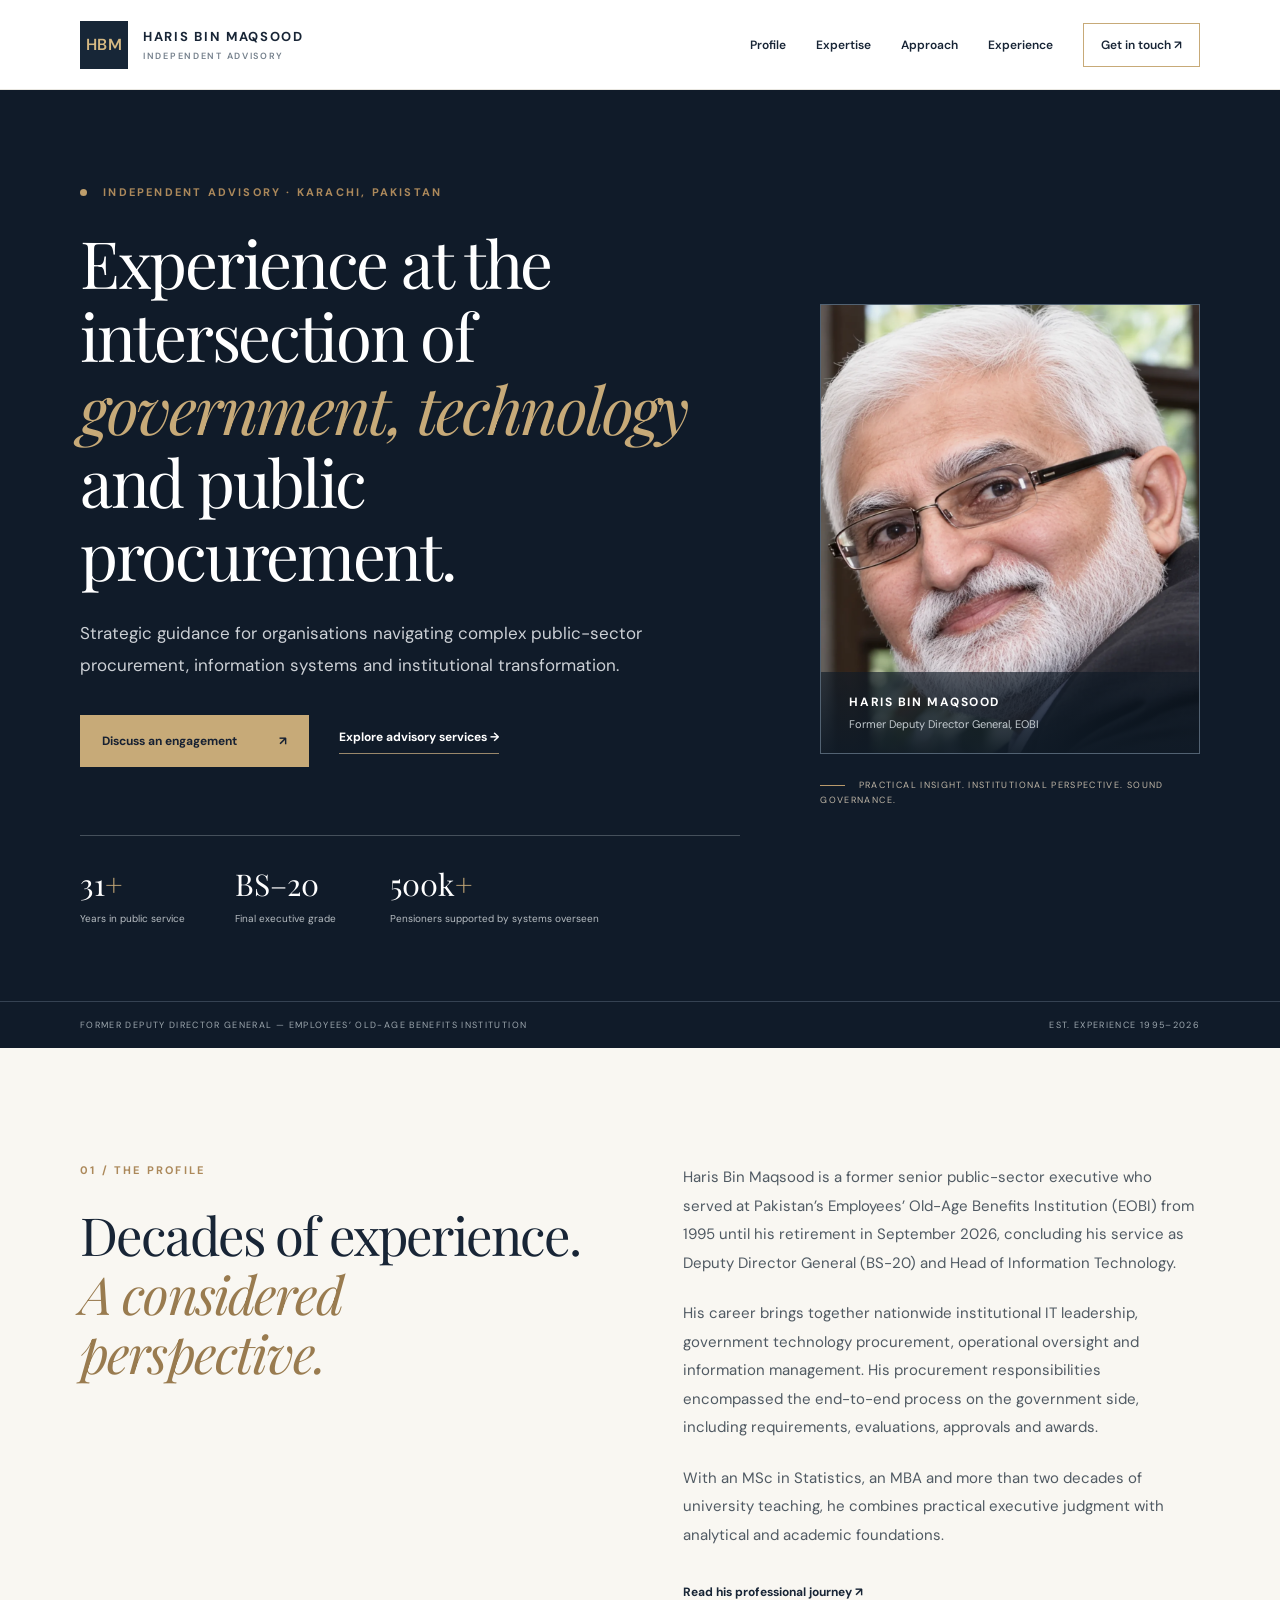
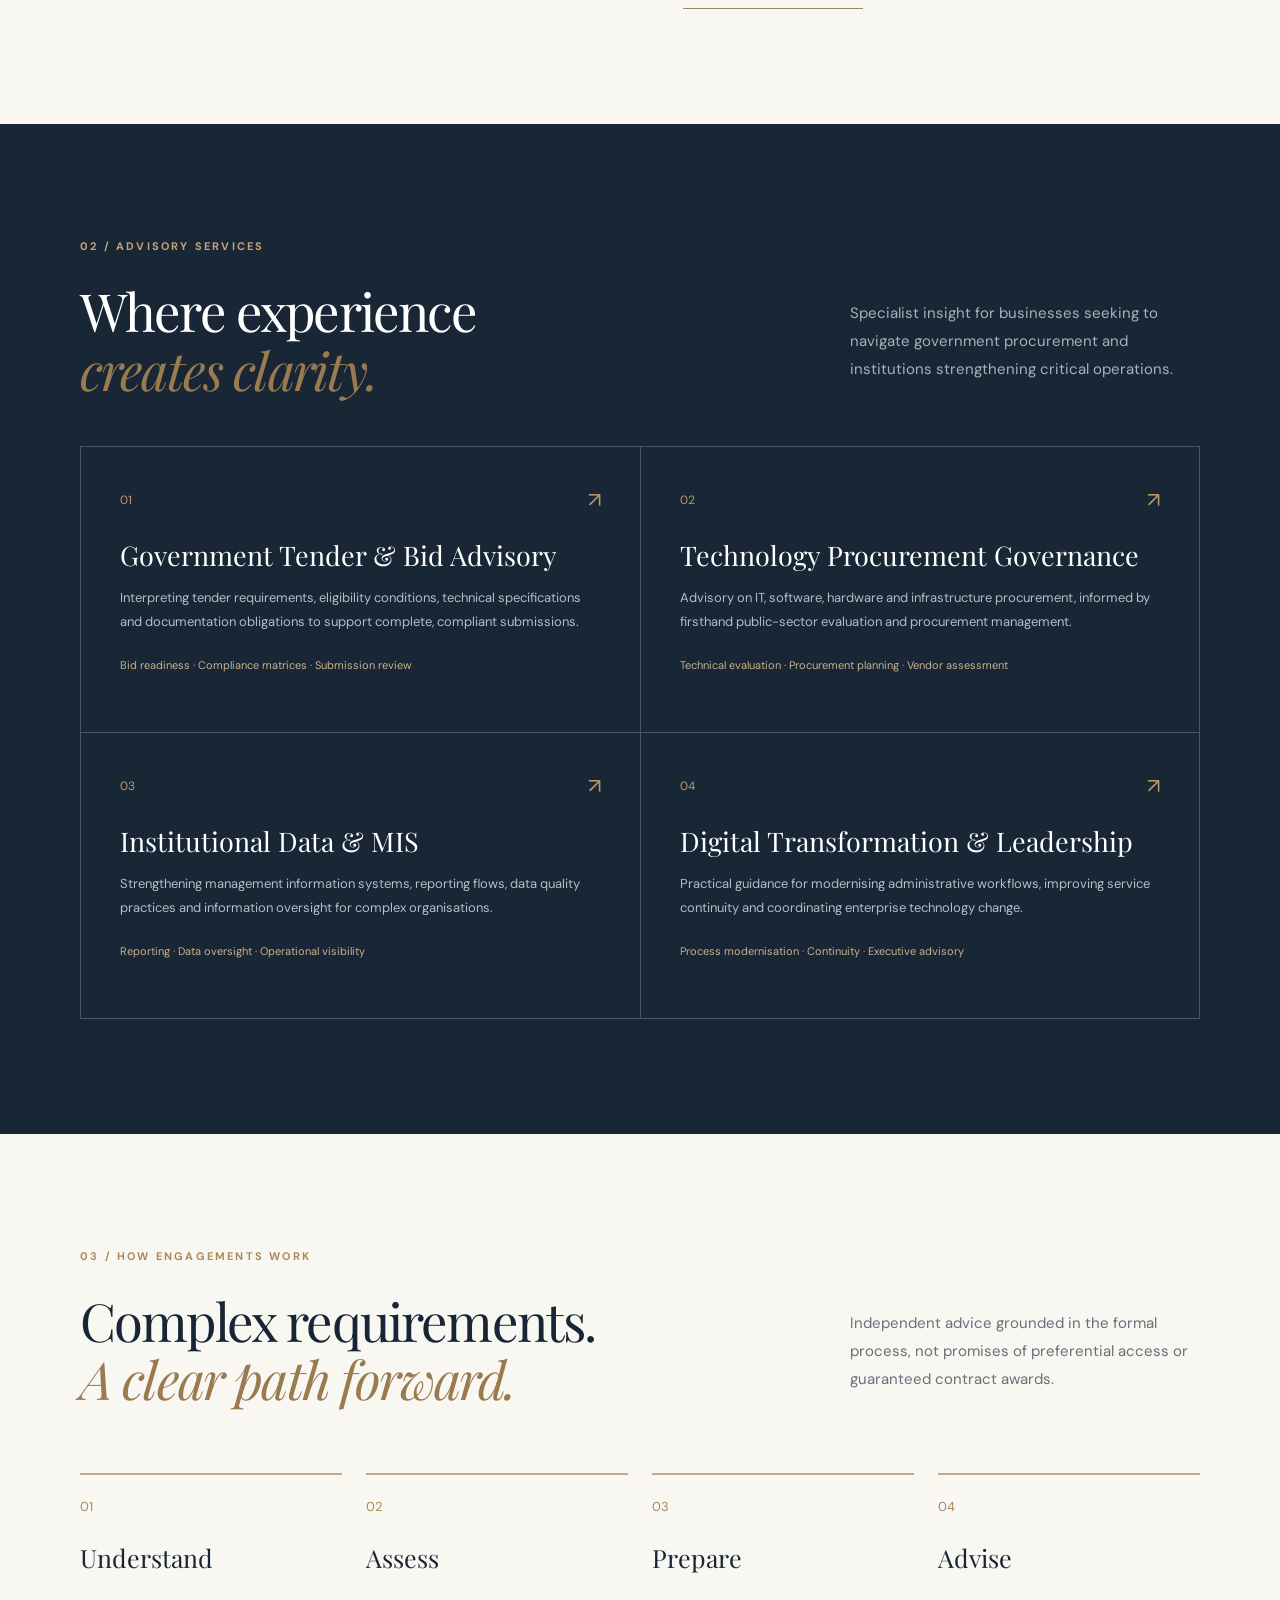
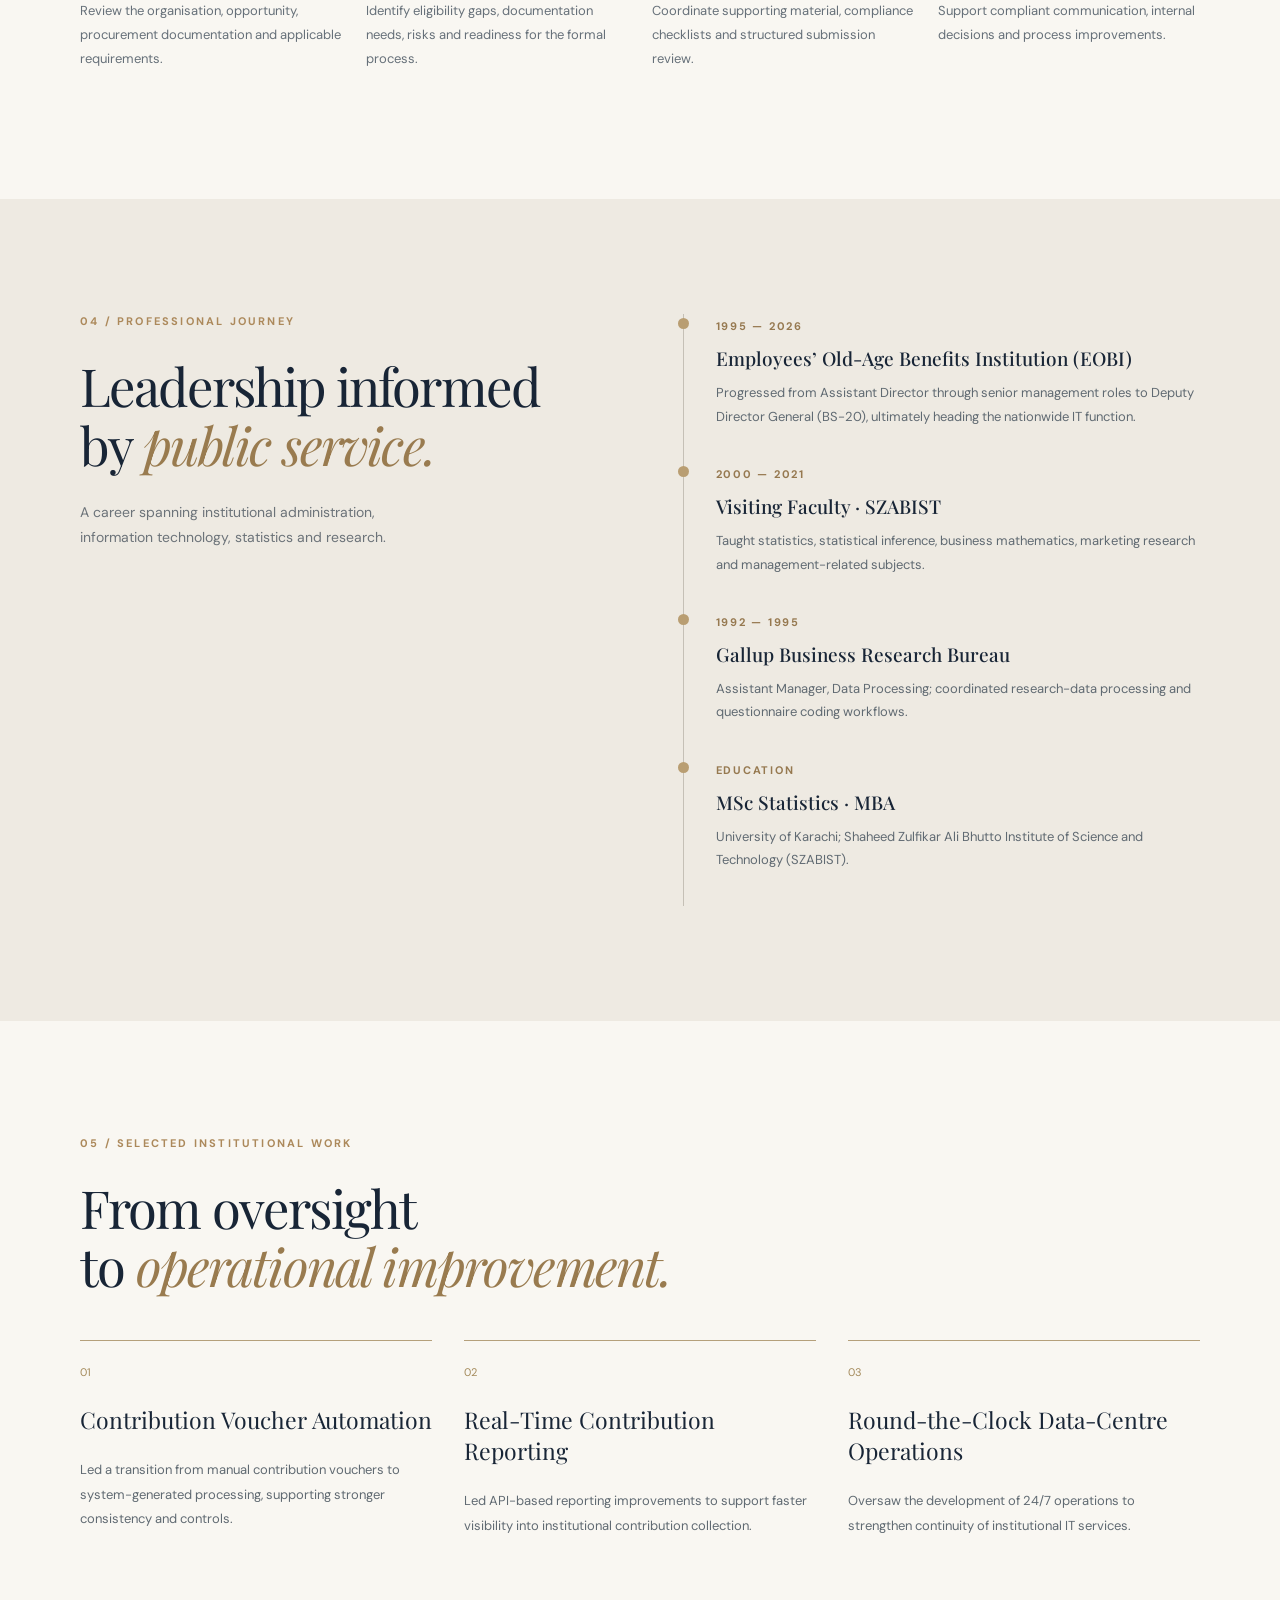
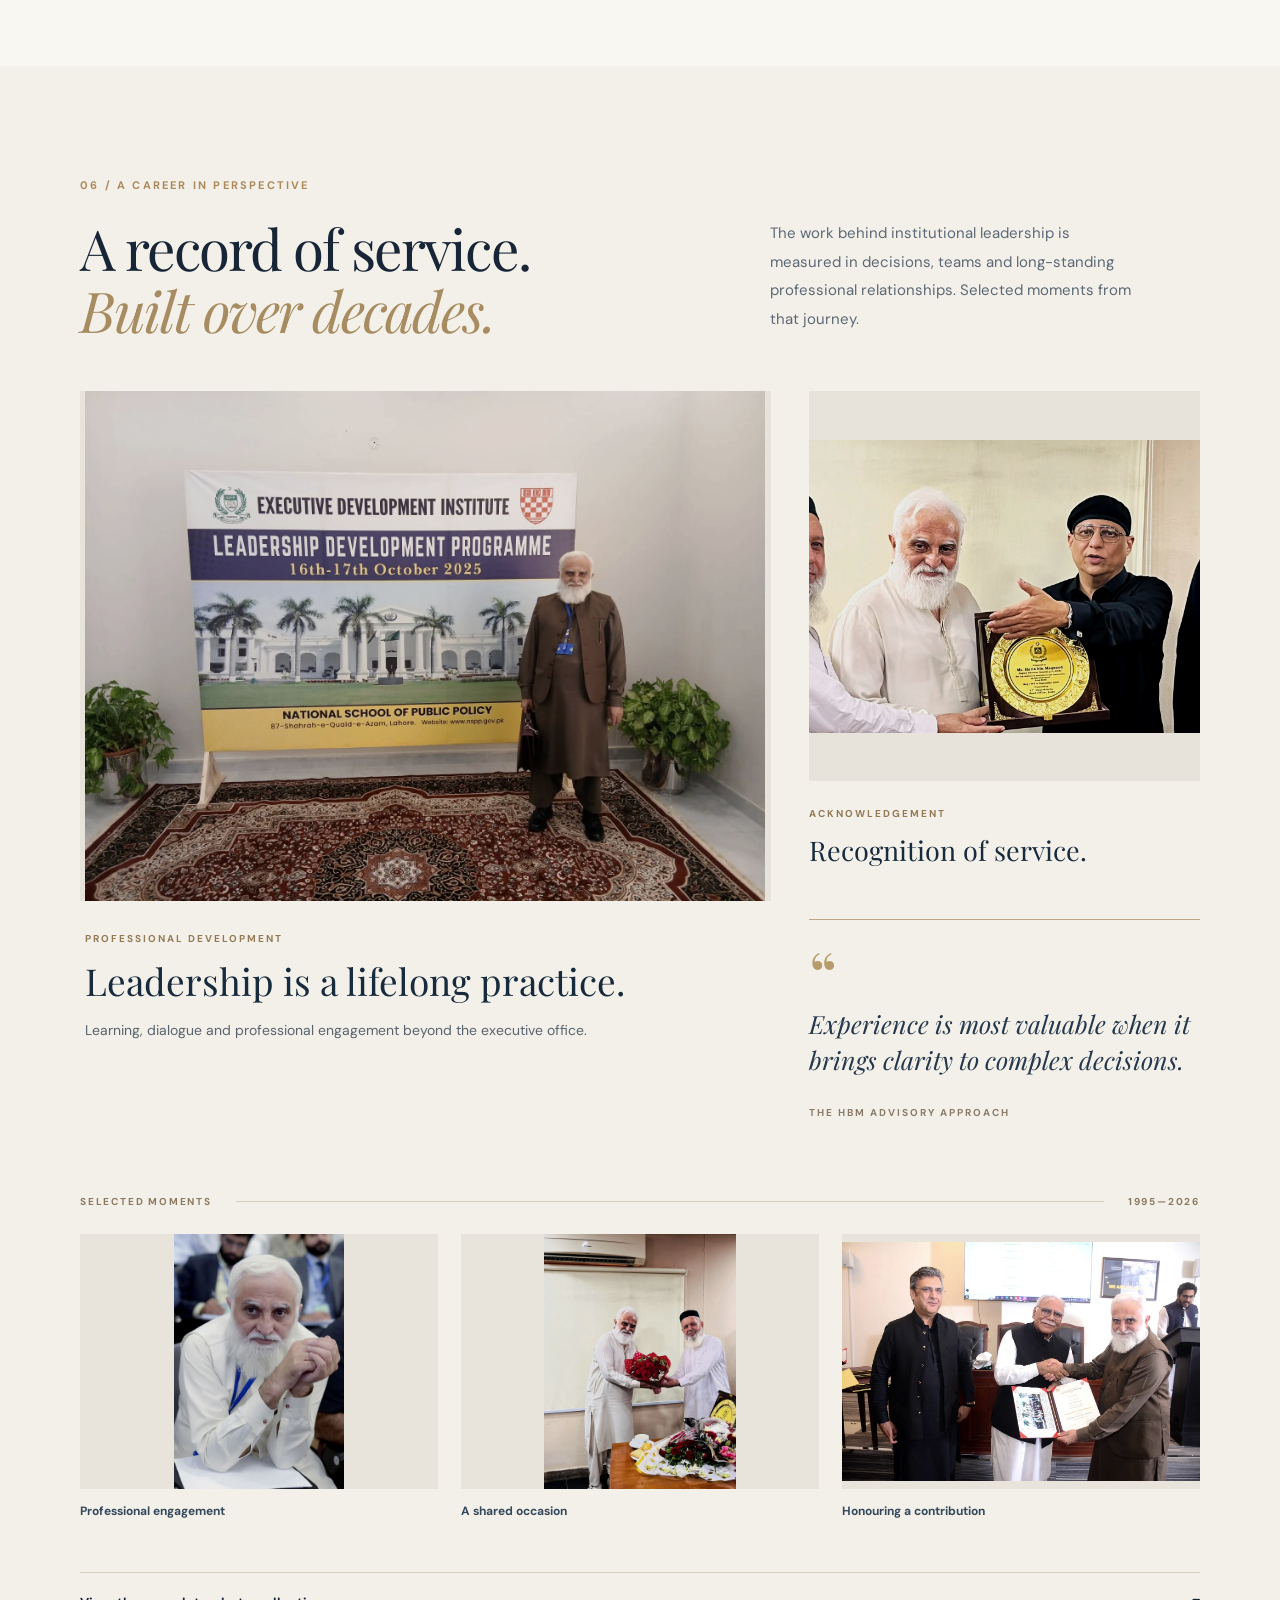
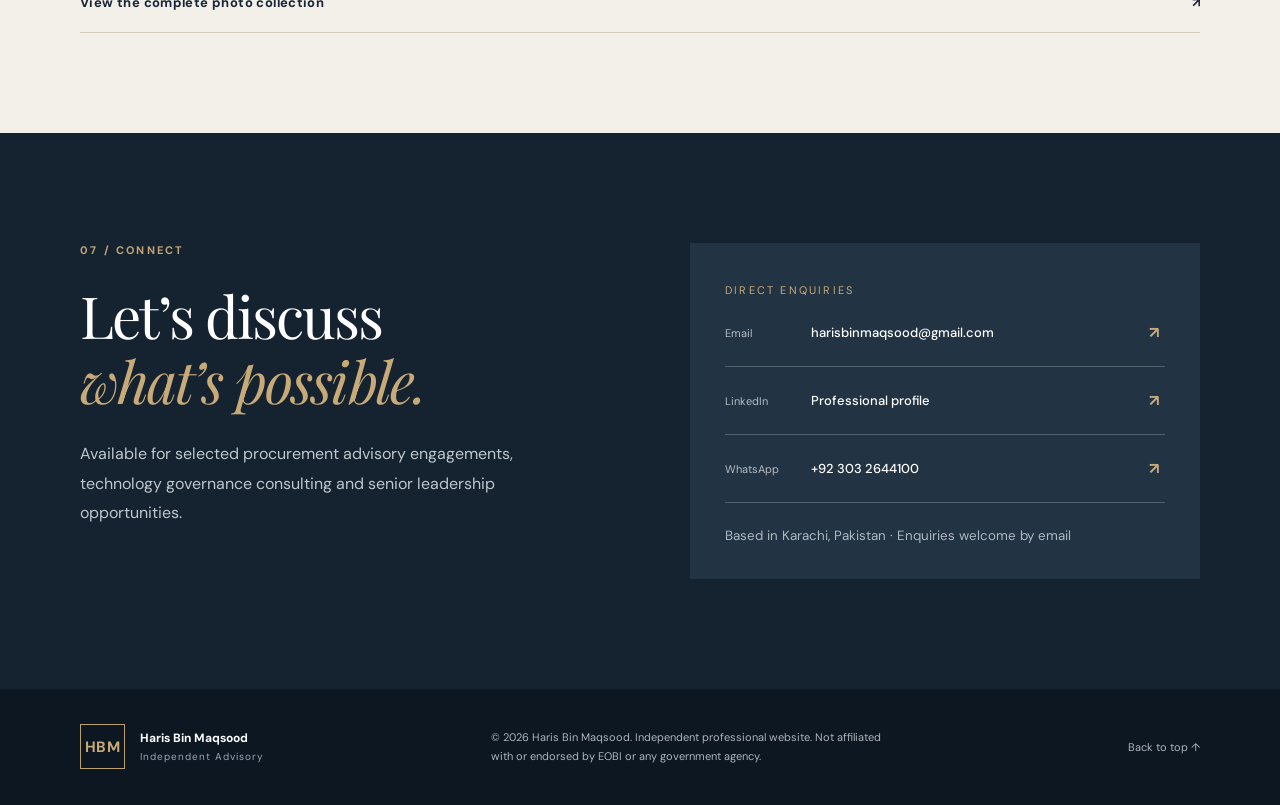
==== commit f15c090a: "Redesign HBM advisory website" ====
--- a/index.html
+++ b/index.html
@@ -2,14 +2,14 @@
 <html lang="en">
 <head>
 <meta charset="utf-8"><meta name="viewport" content="width=device-width,initial-scale=1"><meta name="theme-color" content="#111c2a">
-<title>Haris Bin Maqsood | Public Procurement & Technology Governance Advisor</title>
+<title>HBM | Haris Bin Maqsood — Public Procurement & Technology Governance Advisor</title>
 <meta name="description" content="Haris Bin Maqsood, former Deputy Director General at EOBI, advises on public procurement, government tenders, IT governance and institutional transformation in Pakistan.">
 <meta property="og:title" content="Haris Bin Maqsood — Procurement & Governance Advisor"><meta property="og:description" content="Independent advisory in public procurement, technology governance and institutional transformation."><meta property="og:type" content="website">
 <link rel="icon" href="favicon.svg" type="image/svg+xml"><link rel="stylesheet" href="styles.css">
 <script type="application/ld+json">{"@context":"https://schema.org","@type":"Person","name":"Haris Bin Maqsood","jobTitle":"Independent Public Procurement and Technology Governance Advisor","address":{"@type":"PostalAddress","addressLocality":"Karachi","addressCountry":"PK"},"sameAs":["https://www.linkedin.com/in/haris-maqsood-73508753/"]}</script>
 </head>
 <body>
-<header class="header" id="top"><div class="wrap nav"><a class="brand" href="#top"><span class="brandmark">HM</span><span>HARIS BIN MAQSOOD<small>ADVISORY & LEADERSHIP</small></span></a><button class="menu" id="menu" aria-label="Toggle menu" aria-expanded="false">☰</button><nav id="navigation"><a href="#about">Profile</a><a href="#expertise">Expertise</a><a href="#approach">Approach</a><a href="#career">Experience</a><a class="nav-contact" href="#contact">Get in touch ↗</a></nav></div></header>
+<header class="header" id="top"><div class="wrap nav"><a class="brand" href="#top"><span class="brandmark">HBM</span><span>HARIS BIN MAQSOOD<small>INDEPENDENT ADVISORY</small></span></a><button class="menu" id="menu" aria-label="Toggle menu" aria-expanded="false">☰</button><nav id="navigation"><a href="#about">Profile</a><a href="#expertise">Expertise</a><a href="#approach">Approach</a><a href="#career">Experience</a><a class="nav-contact" href="#contact">Get in touch ↗</a></nav></div></header>
 <main>
 <section class="hero"><div class="wrap hero-grid"><div class="hero-copy"><div class="eyebrow"><span class="dot"></span> INDEPENDENT ADVISORY · KARACHI, PAKISTAN</div><h1>Experience at the intersection of <em>government, technology</em> and public procurement.</h1><p class="lead">Strategic guidance for organisations navigating complex public-sector procurement, information systems and institutional transformation.</p><div class="actions"><a class="btn gold" href="#contact">Discuss an engagement <span>↗</span></a><a class="text-link" href="#expertise">Explore advisory services <span>→</span></a></div><div class="numbers"><div><strong>31<span>+</span></strong><small>Years in public service</small></div><div><strong>BS–20</strong><small>Final executive grade</small></div><div><strong>500k<span>+</span></strong><small>Pensioners supported by systems overseen</small></div></div></div><div class="hero-side"><div class="portrait"><img class="hero-photo" src="assets/leadership-portrait.webp" alt="Portrait of Haris Bin Maqsood" fetchpriority="high" width="1254" height="1254"><div class="portrait-caption"><span>HARIS BIN MAQSOOD</span><small>Former Deputy Director General, EOBI</small></div></div><div class="side-note"><span class="line"></span> PRACTICAL INSIGHT. INSTITUTIONAL PERSPECTIVE. SOUND GOVERNANCE.</div></div></div><div class="hero-bottom"><div class="wrap"><span>FORMER DEPUTY DIRECTOR GENERAL — EMPLOYEES’ OLD-AGE BENEFITS INSTITUTION</span><span>EST. EXPERIENCE 1995–2026</span></div></div></section>
 <section class="section about" id="about"><div class="wrap two-col"><div><div class="section-index">01 / THE PROFILE</div><h2>Decades of experience.<br><em>A considered perspective.</em></h2></div><div class="prose"><p>Haris Bin Maqsood is a former senior public-sector executive who served at Pakistan’s Employees’ Old-Age Benefits Institution (EOBI) from 1995 until his retirement in September 2026, concluding his service as Deputy Director General (BS-20) and Head of Information Technology.</p><p>His career brings together nationwide institutional IT leadership, government technology procurement, operational oversight and information management. His procurement responsibilities encompassed the end-to-end process on the government side, including requirements, evaluations, approvals and awards.</p><p>With an MSc in Statistics, an MBA and more than two decades of university teaching, he combines practical executive judgment with analytical and academic foundations.</p><a class="inline-link" href="#career">Read his professional journey <span>↗</span></a></div></div></section>
@@ -17,7 +17,42 @@
 <section class="section approach" id="approach"><div class="wrap"><div class="section-index">03 / HOW ENGAGEMENTS WORK</div><div class="section-heading"><h2>Complex requirements.<br><em>A clear path forward.</em></h2><p>Independent advice grounded in the formal process, not promises of preferential access or guaranteed contract awards.</p></div><div class="steps"><div><span>01</span><h3>Understand</h3><p>Review the organisation, opportunity, procurement documentation and applicable requirements.</p></div><div><span>02</span><h3>Assess</h3><p>Identify eligibility gaps, documentation needs, risks and readiness for the formal process.</p></div><div><span>03</span><h3>Prepare</h3><p>Coordinate supporting material, compliance checklists and structured submission review.</p></div><div><span>04</span><h3>Advise</h3><p>Support compliant communication, internal decisions and process improvements.</p></div></div></div></section>
 <section class="section career" id="career"><div class="wrap two-col"><div><div class="section-index">04 / PROFESSIONAL JOURNEY</div><h2>Leadership informed<br>by <em>public service.</em></h2><p class="muted">A career spanning institutional administration, information technology, statistics and research.</p></div><div class="timeline"><div class="event"><small>1995 — 2026</small><h3>Employees’ Old-Age Benefits Institution (EOBI)</h3><p>Progressed from Assistant Director through senior management roles to Deputy Director General (BS-20), ultimately heading the nationwide IT function.</p></div><div class="event"><small>2000 — 2021</small><h3>Visiting Faculty · SZABIST</h3><p>Taught statistics, statistical inference, business mathematics, marketing research and management-related subjects.</p></div><div class="event"><small>1992 — 1995</small><h3>Gallup Business Research Bureau</h3><p>Assistant Manager, Data Processing; coordinated research-data processing and questionnaire coding workflows.</p></div><div class="event"><small>EDUCATION</small><h3>MSc Statistics · MBA</h3><p>University of Karachi; Shaheed Zulfikar Ali Bhutto Institute of Science and Technology (SZABIST).</p></div></div></div></section>
 <section class="section impact"><div class="wrap"><div class="section-index">05 / SELECTED INSTITUTIONAL WORK</div><h2>From oversight<br>to <em>operational improvement.</em></h2><div class="impact-grid"><article><div class="rule"></div><span>01</span><h3>Contribution Voucher Automation</h3><p>Led a transition from manual contribution vouchers to system-generated processing, supporting stronger consistency and controls.</p></article><article><div class="rule"></div><span>02</span><h3>Real-Time Contribution Reporting</h3><p>Led API-based reporting improvements to support faster visibility into institutional contribution collection.</p></article><article><div class="rule"></div><span>03</span><h3>Round-the-Clock Data-Centre Operations</h3><p>Oversaw the development of 24/7 operations to strengthen continuity of institutional IT services.</p></article></div></div></section>
-<section class="section photo-section" id="gallery"><div class="wrap"><div class="section-index">06 / PROFESSIONAL MOMENTS</div><div class="section-heading"><h2>Experience in <em>focus.</em></h2><p>A selection of photographs from professional engagements, leadership programmes and formal events.</p></div><div class="photo-grid"><figure class="photo-card"><img src="assets/official-recognition.webp" alt="Professional recognition ceremony" loading="lazy" decoding="async"><figcaption>Professional recognition ceremony</figcaption></figure><figure class="photo-card"><img src="assets/leadership-programme.webp" alt="Executive development programme" loading="lazy" decoding="async"><figcaption>Executive development programme</figcaption></figure><figure class="photo-card"><img src="assets/executive-boardroom.webp" alt="Executive in a boardroom setting" loading="lazy" decoding="async"><figcaption>Executive in a boardroom setting</figcaption></figure><figure class="photo-card"><img src="assets/boardroom-review.webp" alt="Reviewing professional documents" loading="lazy" decoding="async"><figcaption>Reviewing professional documents</figcaption></figure><figure class="photo-card"><img src="assets/award-presentation.webp" alt="Award presentation" loading="lazy" decoding="async"><figcaption>Award presentation</figcaption></figure><figure class="photo-card"><img src="assets/ceremony-portrait.webp" alt="Portrait at a professional gathering" loading="lazy" decoding="async"><figcaption>Portrait at a professional gathering</figcaption></figure><figure class="photo-card"><img src="assets/event-bouquet.webp" alt="Ceremonial presentation" loading="lazy" decoding="async"><figcaption>Ceremonial presentation</figcaption></figure><figure class="photo-card"><img src="assets/professional-honour.webp" alt="Professional honour" loading="lazy" decoding="async"><figcaption>Professional honour</figcaption></figure><figure class="photo-card"><img src="assets/leadership-portrait.webp" alt="Executive portrait" loading="lazy" decoding="async"><figcaption>Executive portrait</figcaption></figure></div></div></section>
-<section class="contact-section" id="contact"><div class="wrap contact-grid"><div><div class="section-index light">07 / CONNECT</div><h2>Let’s discuss<br><em>what’s possible.</em></h2><p>Available for selected procurement advisory engagements, technology governance consulting and senior leadership opportunities.</p></div><div class="contact-card"><span>DIRECT ENQUIRIES</span><a class="contact-line" href="mailto:harisbinmaqsood@gmail.com?subject=Professional%20Advisory%20Enquiry"><span>Email</span><strong>harisbinmaqsood@gmail.com</strong><b>↗</b></a><a class="contact-line" href="https://www.linkedin.com/in/haris-maqsood-73508753/" target="_blank" rel="noopener noreferrer"><span>LinkedIn</span><strong>Professional profile</strong><b>↗</b></a><div class="contact-line whatsapp-placeholder"><span>WhatsApp</span><strong>Direct number to be added</strong><b>—</b></div><small>Based in Karachi, Pakistan · Enquiries welcome by email</small></div></div></section>
-</main><footer class="footer"><div class="wrap"><div><strong>HM</strong><span>Haris Bin Maqsood · Independent Advisory</span></div><p>© <span id="year">2026</span> Haris Bin Maqsood. Independent professional website. Not affiliated with or endorsed by EOBI or any government agency.</p><a href="#top">Back to top ↑</a></div></footer>
+<section class="editorial-section" id="gallery" aria-labelledby="gallery-title">
+<div class="wrap">
+  <div class="editorial-intro">
+    <div><div class="section-index">06 / A CAREER IN PERSPECTIVE</div>
+    <h2 id="gallery-title">A record of service.<br><em>Built over decades.</em></h2></div>
+    <p>The work behind institutional leadership is measured in decisions, teams and long-standing professional relationships. Selected moments from that journey.</p>
+  </div>
+  <div class="story-layout">
+    <figure class="story-lead">
+      <div class="photo-mat photo-mat-wide"><img src="assets/leadership-programme.webp" alt="Haris Bin Maqsood participating in a professional leadership programme" loading="lazy" decoding="async"></div>
+      <figcaption><span class="story-kicker">Professional development</span><h3>Leadership is a lifelong practice.</h3><p>Learning, dialogue and professional engagement beyond the executive office.</p></figcaption>
+    </figure>
+    <div class="story-side">
+      <figure class="story-feature">
+        <div class="photo-mat"><img src="assets/award-presentation.webp" alt="A formal award presentation with colleagues" loading="lazy" decoding="async"></div>
+        <figcaption><span class="story-kicker">Acknowledgement</span><h3>Recognition of service.</h3></figcaption>
+      </figure>
+      <div class="story-quote"><span class="quote-mark">“</span><p>Experience is most valuable when it brings clarity to complex decisions.</p><span class="quote-credit">THE HBM ADVISORY APPROACH</span></div>
+    </div>
+  </div>
+  <div class="moments-divider"><span>SELECTED MOMENTS</span><div></div><span>1995—2026</span></div>
+  <div class="moments-row">
+    <figure><div class="moment-frame"><img src="assets/ceremony-portrait.webp" alt="Haris Bin Maqsood at a professional gathering" loading="lazy"></div><figcaption>Professional engagement</figcaption></figure>
+    <figure><div class="moment-frame"><img src="assets/event-bouquet.webp" alt="Colleagues exchanging a bouquet during a formal event" loading="lazy"></div><figcaption>A shared occasion</figcaption></figure>
+    <figure><div class="moment-frame"><img src="assets/official-recognition.webp" alt="Haris Bin Maqsood being presented with a commemorative plaque" loading="lazy"></div><figcaption>Honouring a contribution</figcaption></figure>
+  </div>
+  <details class="photo-archive"><summary>View the complete photo collection <span aria-hidden="true">↗</span></summary>
+    <p>Additional approved portraits and professional imagery.</p>
+    <div class="archive-grid">
+      <figure><img src="assets/executive-boardroom.webp" alt="Boardroom photograph of Haris Bin Maqsood" loading="lazy"></figure>
+      <figure><img src="assets/boardroom-review.webp" alt="A senior executive at a meeting table" loading="lazy"></figure>
+      <figure><img src="assets/professional-honour.webp" alt="Haris Bin Maqsood at a formal recognition event" loading="lazy"></figure>
+      <figure><img src="assets/leadership-portrait.webp" alt="Portrait of Haris Bin Maqsood" loading="lazy"></figure>
+    </div>
+  </details>
+</div></section>
+<section class="contact-section" id="contact"><div class="wrap contact-grid"><div><div class="section-index light">07 / CONNECT</div><h2>Let’s discuss<br><em>what’s possible.</em></h2><p>Available for selected procurement advisory engagements, technology governance consulting and senior leadership opportunities.</p></div><div class="contact-card"><span>DIRECT ENQUIRIES</span><a class="contact-line" href="mailto:harisbinmaqsood@gmail.com?subject=Professional%20Advisory%20Enquiry"><span>Email</span><strong>harisbinmaqsood@gmail.com</strong><b>↗</b></a><a class="contact-line" href="https://www.linkedin.com/in/haris-maqsood-73508753/" target="_blank" rel="noopener noreferrer"><span>LinkedIn</span><strong>Professional profile</strong><b>↗</b></a><a class="contact-line" href="https://wa.me/923032644100" target="_blank" rel="noopener noreferrer"><span>WhatsApp</span><strong>+92 303 2644100</strong><b>↗</b></a><small>Based in Karachi, Pakistan · Enquiries welcome by email</small></div></div></section>
+</main><footer class="footer"><div class="wrap"><div><strong>HBM</strong><span>Haris Bin Maqsood <small>Independent Advisory</small></span></div><p>© <span id="year">2026</span> Haris Bin Maqsood. Independent professional website. Not affiliated with or endorsed by EOBI or any government agency.</p><a href="#top">Back to top ↑</a></div></footer>
 <script src="script.js"></script></body></html>
--- a/styles.css
+++ b/styles.css
@@ -15,3 +15,43 @@
 .photo-card figcaption{position:static;background:#fff;color:#28384b;font-size:13px;font-weight:650;letter-spacing:0;padding:20px 21px;line-height:1.55}
 @media(max-width:800px){.photo-grid{grid-template-columns:repeat(2,minmax(0,1fr))}.photo-card:nth-child(1){grid-column:span 2}}
 @media(max-width:600px){.photo-grid{grid-template-columns:1fr;gap:18px}.photo-card:nth-child(1){grid-column:span 1}.photo-card img,.photo-card:nth-child(1) img,.photo-card:nth-child(2) img{height:auto;max-height:480px;object-fit:contain}.photo-card figcaption{font-size:13px;padding:15px 18px}}
+
+/* HBM editorial redesign – consulting-grade storytelling, not a uniform photo wall */
+.brandmark{width:48px;height:48px;background:#172637;color:#d5b882;font:600 16px 'DM Sans',sans-serif;letter-spacing:.015em;border:none}
+.brand{letter-spacing:.13em}.brand small{letter-spacing:.19em}
+.footer strong{display:inline-flex;align-items:center;justify-content:center;border:1px solid #bda16d;width:45px;height:45px;font:700 15px 'DM Sans',sans-serif;letter-spacing:.02em}
+.footer .wrap>div span{font-size:12px;font-weight:700;color:#fff}
+.footer .wrap>div small{display:block;font-size:10px;letter-spacing:.1em;color:#9aa7b6;font-weight:400;margin-top:4px}
+.editorial-section{background:#f3f0e9;padding:112px 0 100px}
+.editorial-intro{display:grid;grid-template-columns:1.18fr .82fr;align-items:end;gap:70px;margin-bottom:50px}
+.editorial-intro h2{font:400 clamp(42px,4.4vw,64px)/1.1 'Playfair Display',serif;letter-spacing:-.035em;margin:25px 0 0}
+.editorial-intro h2 em{color:#a88c61;font-weight:400}
+.editorial-intro>p{max-width:365px;color:#5c6875;font-size:15px;line-height:1.9;margin:0 0 8px}
+.story-layout{display:grid;grid-template-columns:minmax(0,1.5fr) minmax(0,.85fr);gap:38px;align-items:start}
+.story-layout figure,.moments-row figure,.archive-grid figure{margin:0}
+.photo-mat{background:#e7e2da;display:flex;align-items:center;justify-content:center;overflow:hidden}
+.photo-mat img{display:block;width:100%;height:390px;object-fit:contain;filter:saturate(.9) contrast(1.025)}
+.photo-mat-wide img{height:510px;object-fit:contain}
+.story-lead figcaption{padding:25px 5px 0}
+.story-kicker{font-weight:700;color:#937a56;font-size:10px;letter-spacing:.2em;text-transform:uppercase}
+.story-lead h3,.story-feature h3{font:400 clamp(27px,2.9vw,41px)/1.2 'Playfair Display',serif;margin:12px 0;color:#182b3d}
+.story-lead p{max-width:540px;color:#58636e;font-size:14px;line-height:1.8}
+.story-feature figcaption{padding:20px 0 4px}.story-feature h3{font-size:27px}
+.story-quote{margin-top:36px;border-top:1px solid #bda984;padding-top:21px}
+.story-quote .quote-mark{font:500 65px/1 'Playfair Display',serif;color:#b79b6b}
+.story-quote p{font:italic 25px/1.45 'Playfair Display',serif;margin:0 0 22px;color:#25374a}
+.quote-credit{font-size:10px;letter-spacing:.2em;color:#8b7b68;font-weight:700}
+.moments-divider{display:flex;align-items:center;gap:24px;margin:74px 0 26px;font-size:10px;letter-spacing:.18em;font-weight:700;color:#8b795e}
+.moments-divider div{height:1px;background:#d6cdbd;flex:1}
+.moments-row{display:grid;grid-template-columns:repeat(3,minmax(0,1fr));gap:23px}
+.moment-frame{background:#e8e3db;min-height:200px;display:flex;align-items:center;justify-content:center}
+.moment-frame img{display:block;width:100%;height:255px;object-fit:contain;filter:saturate(.92)}
+.moments-row figcaption{padding:14px 0;font-size:12px;color:#34485c;font-weight:700}
+.photo-archive{margin-top:39px;border-top:1px solid #d6cdbd;border-bottom:1px solid #d6cdbd;padding:21px 0}
+.photo-archive summary{cursor:pointer;display:flex;justify-content:space-between;font-size:13px;font-weight:700;letter-spacing:.03em;list-style:none}
+.photo-archive summary::-webkit-details-marker{display:none}
+.photo-archive>p{font-size:13px;color:#69737b}
+.archive-grid{display:grid;grid-template-columns:repeat(4,minmax(0,1fr));gap:14px;margin:23px 0 8px}
+.archive-grid img{display:block;width:100%;height:215px;object-fit:contain;background:#e8e3db}
+@media(max-width:900px){.editorial-intro{grid-template-columns:1fr;gap:20px}.story-layout{grid-template-columns:1fr 1fr;gap:20px}.photo-mat img{height:310px}.photo-mat-wide img{height:410px}.story-quote p{font-size:22px}.archive-grid{grid-template-columns:repeat(2,1fr)}}
+@media(max-width:650px){.editorial-section{padding:70px 0}.editorial-intro{margin-bottom:32px}.editorial-intro h2{font-size:43px}.story-layout{grid-template-columns:1fr;gap:30px}.photo-mat img,.photo-mat-wide img{height:auto;max-height:500px}.story-quote{margin-top:18px}.moments-divider{margin:48px 0 22px}.moments-row{grid-template-columns:1fr;gap:16px}.moment-frame img{height:auto;max-height:420px}.archive-grid img{height:180px}}
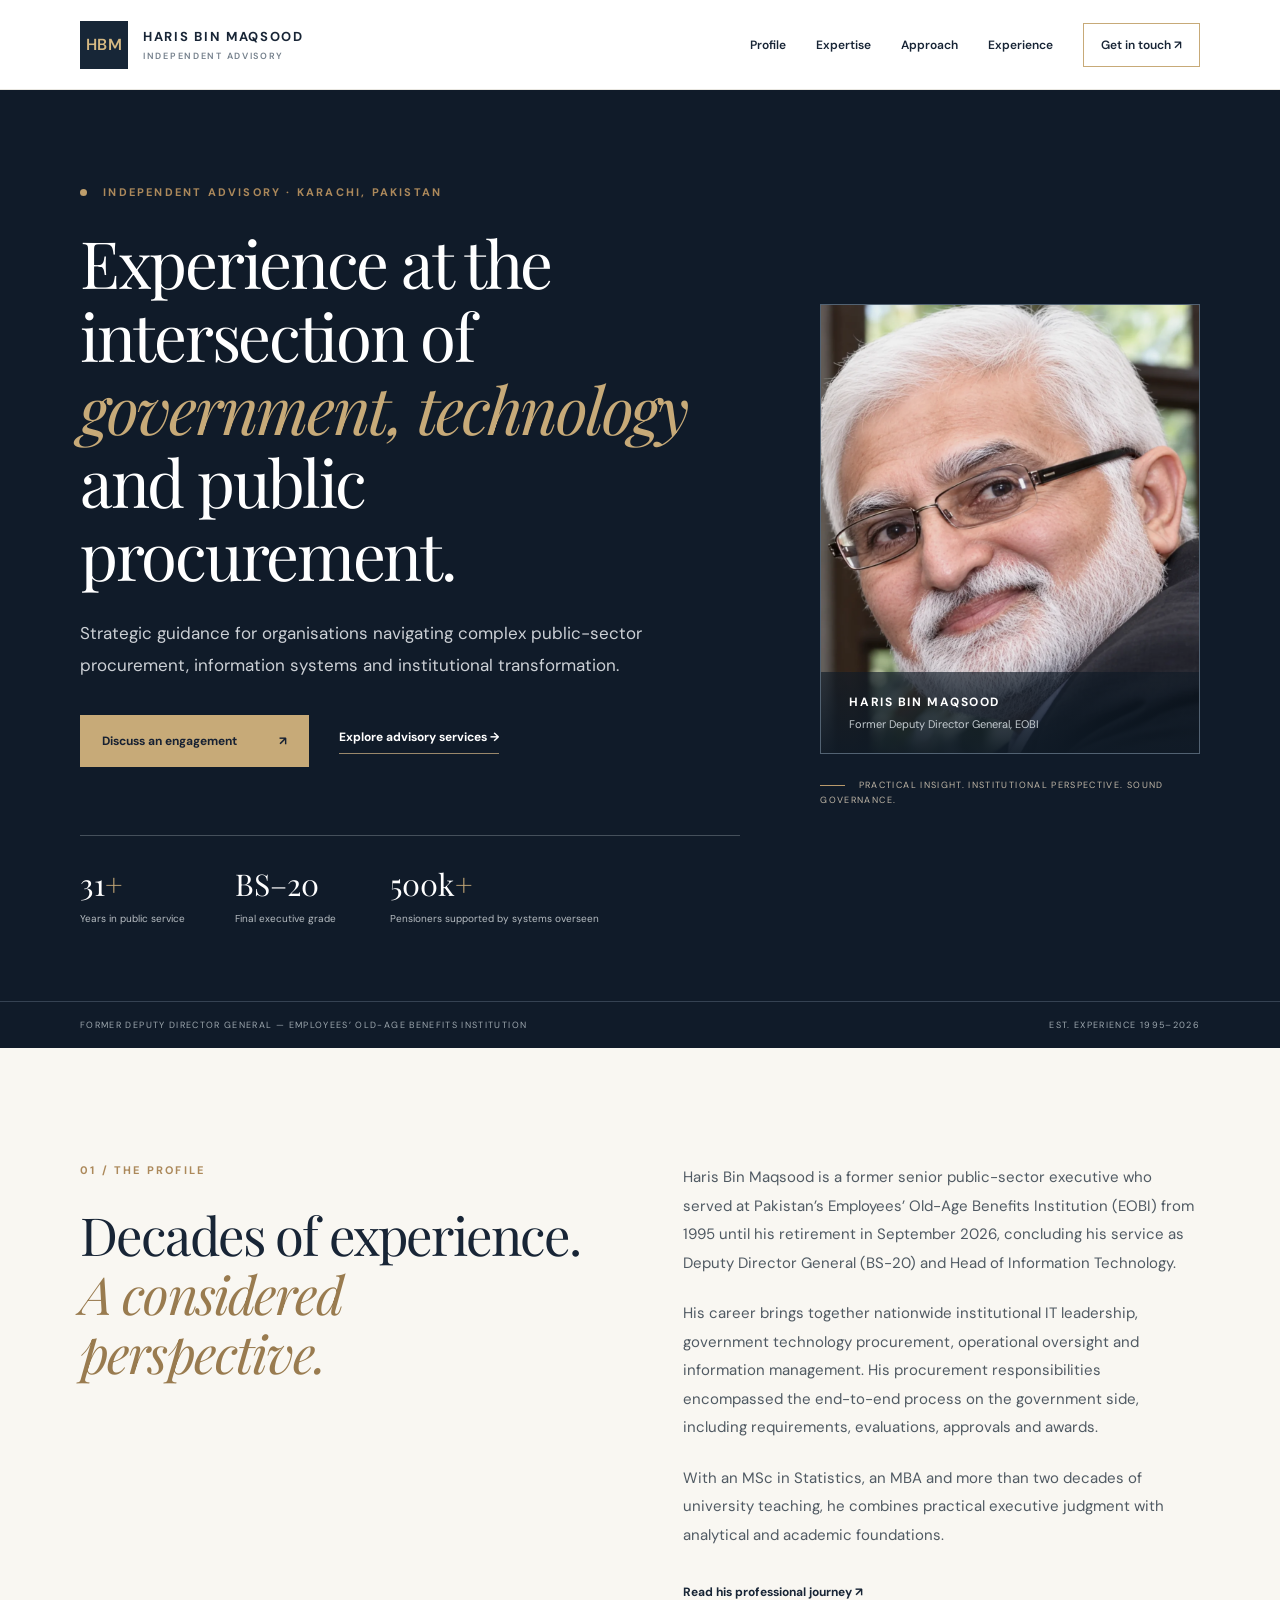
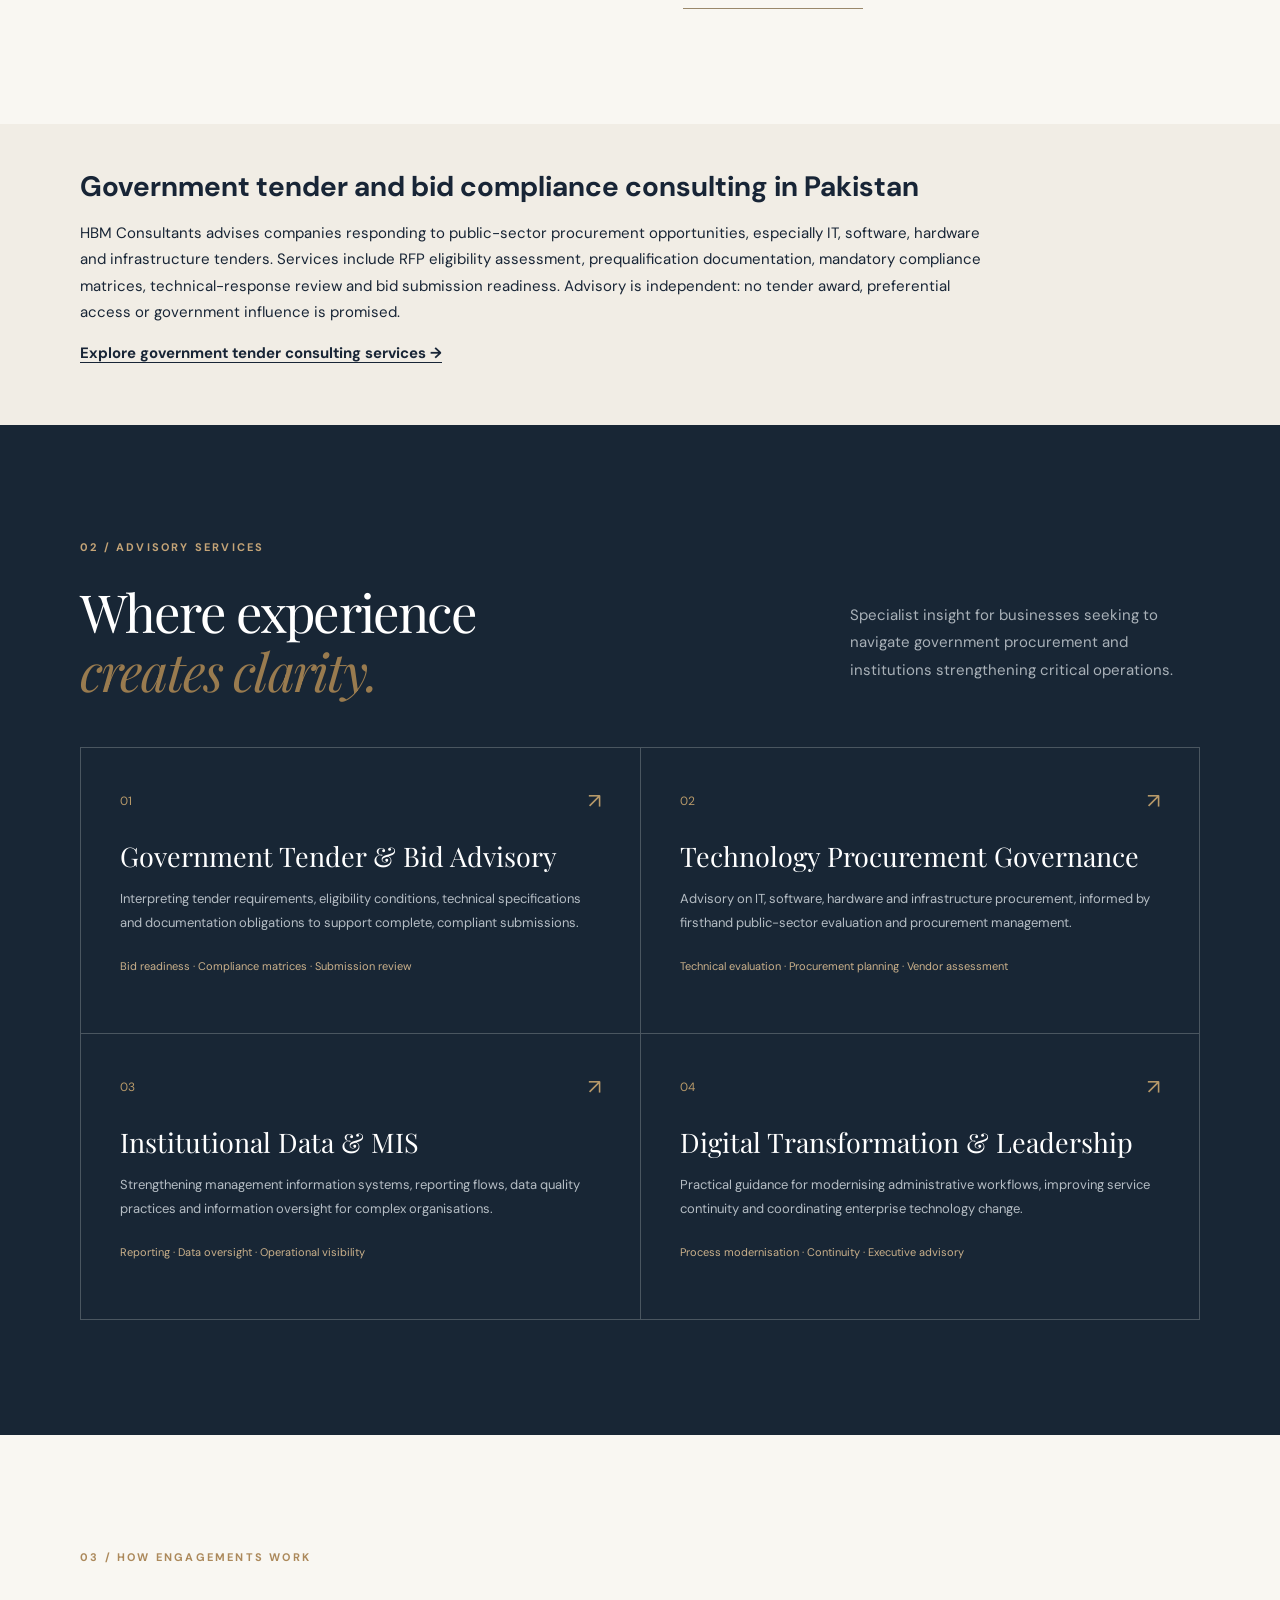
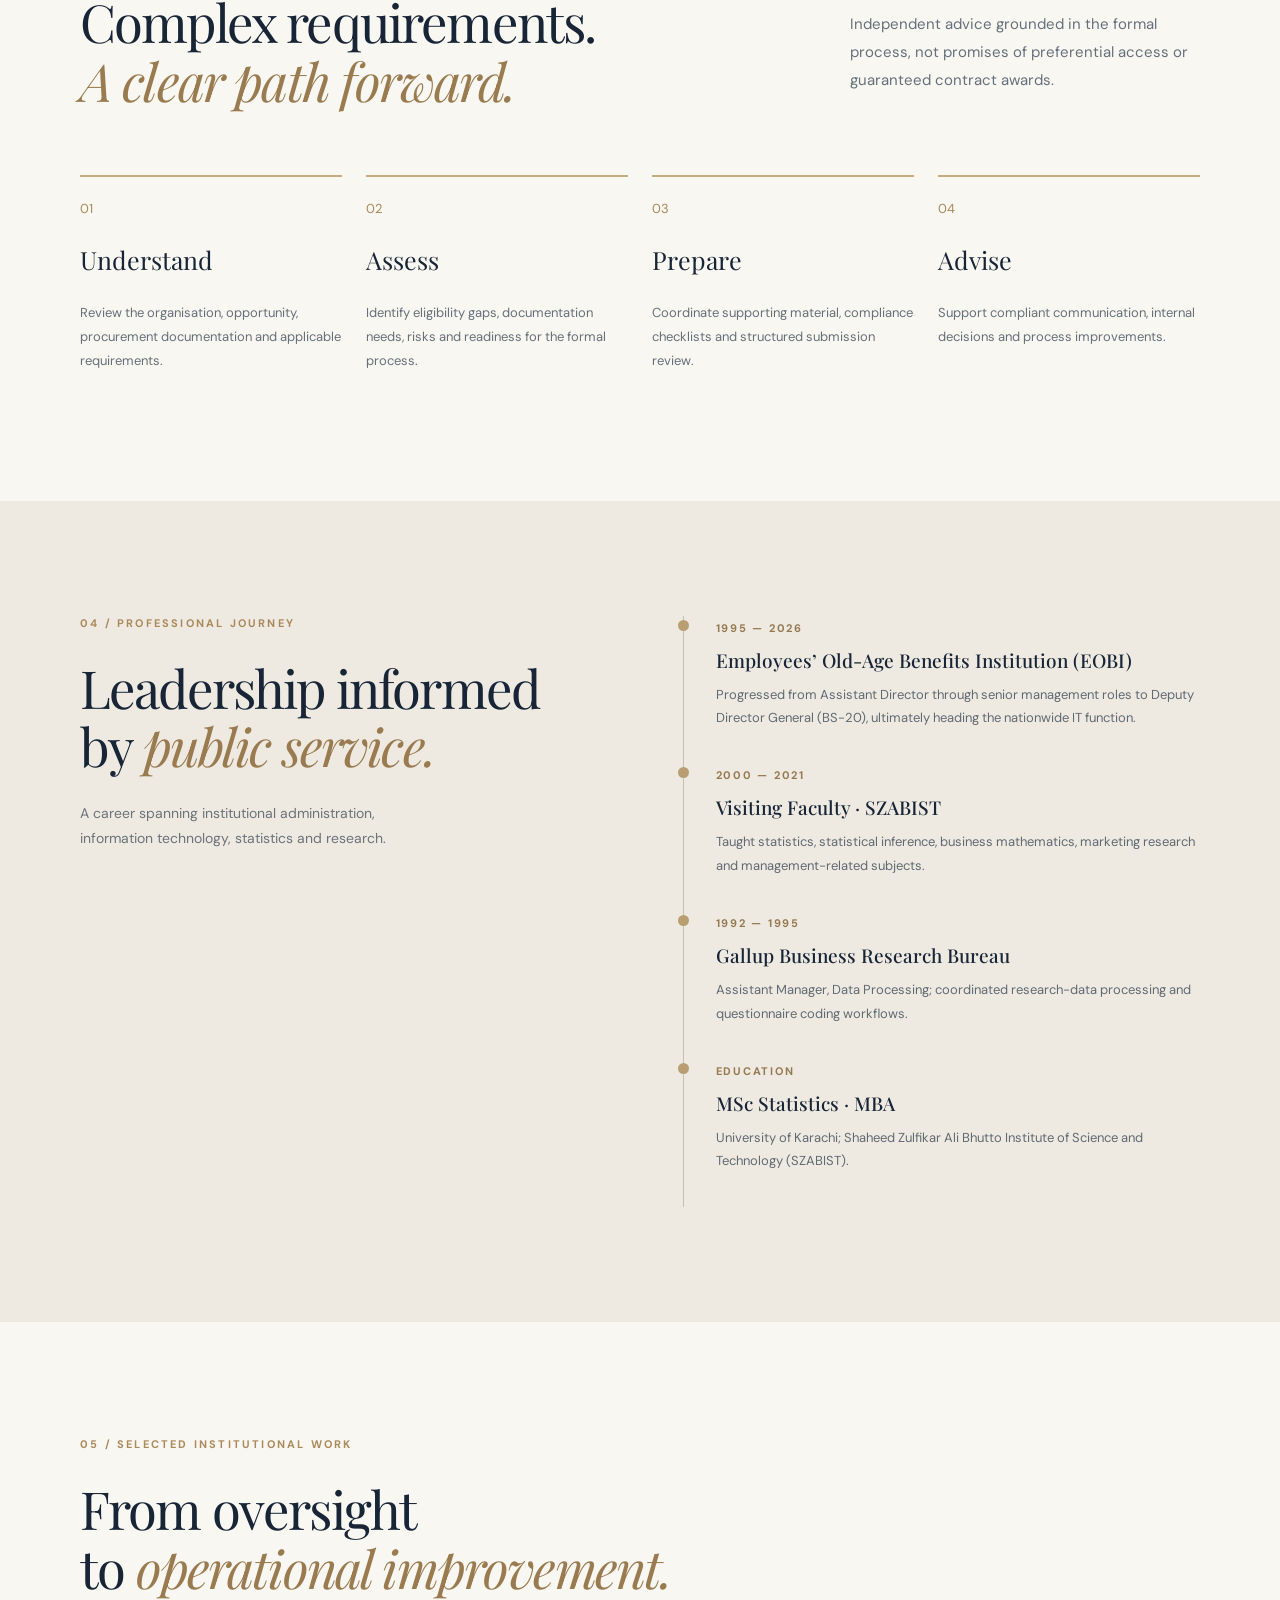
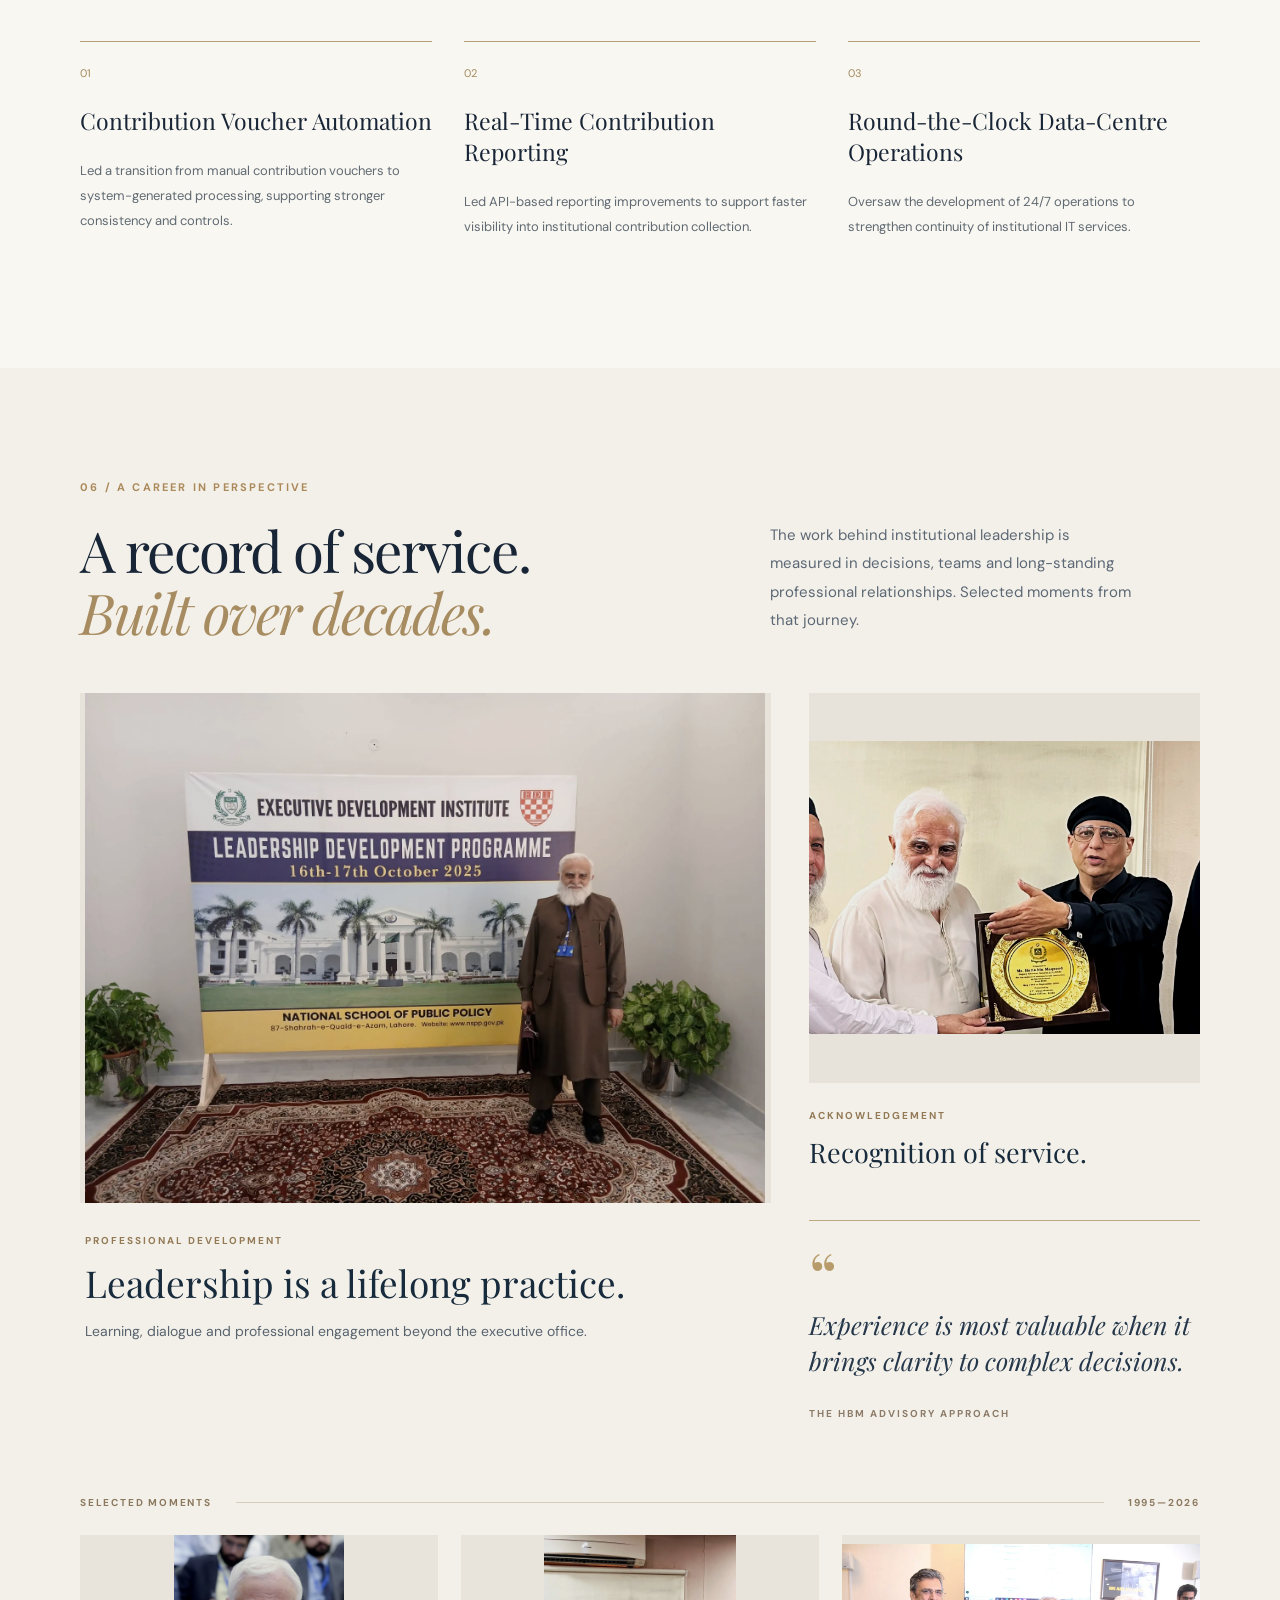
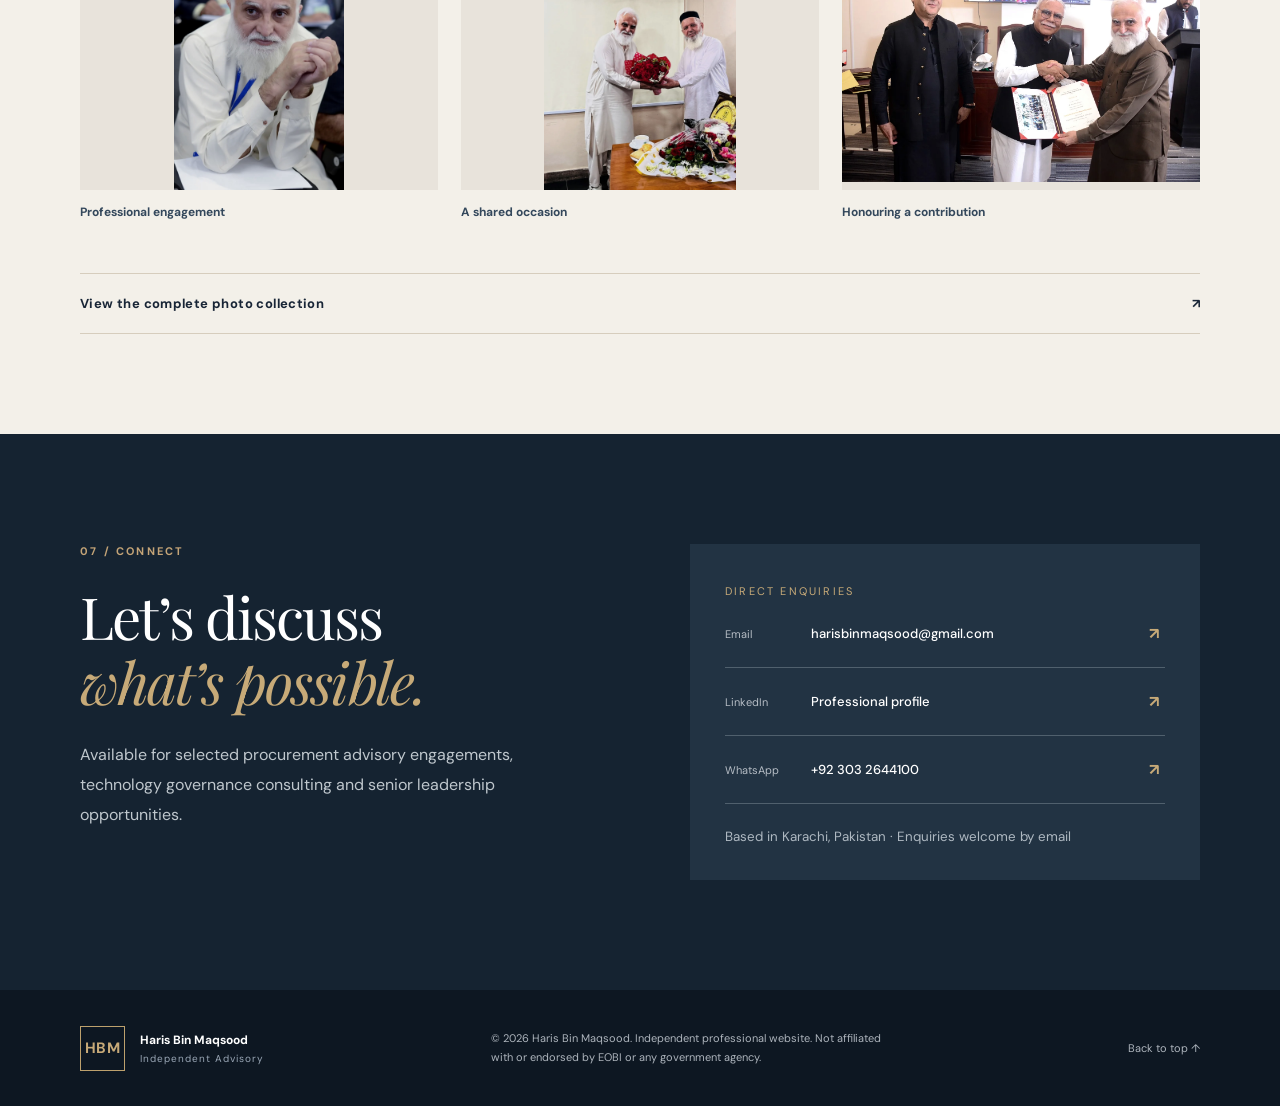
==== commit 581227c3: "Improve HBM homepage SEO for government tender and IT procurement advisory" ====
--- a/index.html
+++ b/index.html
@@ -2,17 +2,18 @@
 <html lang="en">
 <head>
 <meta charset="utf-8"><meta name="viewport" content="width=device-width,initial-scale=1"><meta name="theme-color" content="#111c2a">
-<title>HBM | Haris Bin Maqsood — Public Procurement & Technology Governance Advisor</title>
-<meta name="description" content="Haris Bin Maqsood, former Deputy Director General at EOBI, advises on public procurement, government tenders, IT governance and institutional transformation in Pakistan.">
-<meta property="og:title" content="Haris Bin Maqsood — Procurement & Governance Advisor"><meta property="og:description" content="Independent advisory in public procurement, technology governance and institutional transformation."><meta property="og:type" content="website">
+<title>Government Tender & IT Procurement Consultant Pakistan | HBM</title>
+<meta name="description" content="HBM Consultants provides government tender documentation, bid compliance, IT procurement and public-sector advisory in Karachi and across Pakistan. Led by Haris Bin Maqsood.">
+<link rel="canonical" href="https://hbm-consultants.com/"><meta name="robots" content="index,follow,max-image-preview:large"><meta property="og:url" content="https://hbm-consultants.com/"><meta property="og:site_name" content="HBM Consultants"><meta property="og:title" content="Government Tender & IT Procurement Advisory | HBM Consultants"><meta property="og:description" content="Government tender documentation, bid compliance, IT procurement and technology governance advisory across Pakistan."><meta property="og:type" content="website">
 <link rel="icon" href="favicon.svg" type="image/svg+xml"><link rel="stylesheet" href="styles.css">
 <script type="application/ld+json">{"@context":"https://schema.org","@type":"Person","name":"Haris Bin Maqsood","jobTitle":"Independent Public Procurement and Technology Governance Advisor","address":{"@type":"PostalAddress","addressLocality":"Karachi","addressCountry":"PK"},"sameAs":["https://www.linkedin.com/in/haris-maqsood-73508753/"]}</script>
-</head>
+<style>.seo-service-intro{background:#f1ede5;padding:44px 0}.seo-service-intro h2{font-size:clamp(1.35rem,2.2vw,1.9rem);margin:0 0 12px}.seo-service-intro p{max-width:920px;line-height:1.75;font-size:15px}.seo-service-intro a{font-weight:700;text-decoration:underline;text-underline-offset:4px}</style></head>
 <body>
 <header class="header" id="top"><div class="wrap nav"><a class="brand" href="#top"><span class="brandmark">HBM</span><span>HARIS BIN MAQSOOD<small>INDEPENDENT ADVISORY</small></span></a><button class="menu" id="menu" aria-label="Toggle menu" aria-expanded="false">☰</button><nav id="navigation"><a href="#about">Profile</a><a href="#expertise">Expertise</a><a href="#approach">Approach</a><a href="#career">Experience</a><a class="nav-contact" href="#contact">Get in touch ↗</a></nav></div></header>
 <main>
 <section class="hero"><div class="wrap hero-grid"><div class="hero-copy"><div class="eyebrow"><span class="dot"></span> INDEPENDENT ADVISORY · KARACHI, PAKISTAN</div><h1>Experience at the intersection of <em>government, technology</em> and public procurement.</h1><p class="lead">Strategic guidance for organisations navigating complex public-sector procurement, information systems and institutional transformation.</p><div class="actions"><a class="btn gold" href="#contact">Discuss an engagement <span>↗</span></a><a class="text-link" href="#expertise">Explore advisory services <span>→</span></a></div><div class="numbers"><div><strong>31<span>+</span></strong><small>Years in public service</small></div><div><strong>BS–20</strong><small>Final executive grade</small></div><div><strong>500k<span>+</span></strong><small>Pensioners supported by systems overseen</small></div></div></div><div class="hero-side"><div class="portrait"><img class="hero-photo" src="assets/leadership-portrait.webp" alt="Portrait of Haris Bin Maqsood" fetchpriority="high" width="1254" height="1254"><div class="portrait-caption"><span>HARIS BIN MAQSOOD</span><small>Former Deputy Director General, EOBI</small></div></div><div class="side-note"><span class="line"></span> PRACTICAL INSIGHT. INSTITUTIONAL PERSPECTIVE. SOUND GOVERNANCE.</div></div></div><div class="hero-bottom"><div class="wrap"><span>FORMER DEPUTY DIRECTOR GENERAL — EMPLOYEES’ OLD-AGE BENEFITS INSTITUTION</span><span>EST. EXPERIENCE 1995–2026</span></div></div></section>
 <section class="section about" id="about"><div class="wrap two-col"><div><div class="section-index">01 / THE PROFILE</div><h2>Decades of experience.<br><em>A considered perspective.</em></h2></div><div class="prose"><p>Haris Bin Maqsood is a former senior public-sector executive who served at Pakistan’s Employees’ Old-Age Benefits Institution (EOBI) from 1995 until his retirement in September 2026, concluding his service as Deputy Director General (BS-20) and Head of Information Technology.</p><p>His career brings together nationwide institutional IT leadership, government technology procurement, operational oversight and information management. His procurement responsibilities encompassed the end-to-end process on the government side, including requirements, evaluations, approvals and awards.</p><p>With an MSc in Statistics, an MBA and more than two decades of university teaching, he combines practical executive judgment with analytical and academic foundations.</p><a class="inline-link" href="#career">Read his professional journey <span>↗</span></a></div></div></section>
+<section class="seo-service-intro" aria-label="Tender and procurement consultancy"><div class="wrap"><h2>Government tender and bid compliance consulting in Pakistan</h2><p>HBM Consultants advises companies responding to public-sector procurement opportunities, especially IT, software, hardware and infrastructure tenders. Services include RFP eligibility assessment, prequalification documentation, mandatory compliance matrices, technical-response review and bid submission readiness. Advisory is independent: no tender award, preferential access or government influence is promised.</p><p><a href="government-tender-consultancy.html">Explore government tender consulting services →</a></p></div></section>
 <section class="section dark" id="expertise"><div class="wrap"><div class="section-index light">02 / ADVISORY SERVICES</div><div class="section-heading"><h2>Where experience<br><em>creates clarity.</em></h2><p>Specialist insight for businesses seeking to navigate government procurement and institutions strengthening critical operations.</p></div><div class="services"><article class="service"><div class="service-top"><span>01</span><span class="service-symbol">↗</span></div><h3>Government Tender & Bid Advisory</h3><p>Interpreting tender requirements, eligibility conditions, technical specifications and documentation obligations to support complete, compliant submissions.</p><div class="tags">Bid readiness · Compliance matrices · Submission review</div></article><article class="service"><div class="service-top"><span>02</span><span class="service-symbol">↗</span></div><h3>Technology Procurement Governance</h3><p>Advisory on IT, software, hardware and infrastructure procurement, informed by firsthand public-sector evaluation and procurement management.</p><div class="tags">Technical evaluation · Procurement planning · Vendor assessment</div></article><article class="service"><div class="service-top"><span>03</span><span class="service-symbol">↗</span></div><h3>Institutional Data & MIS</h3><p>Strengthening management information systems, reporting flows, data quality practices and information oversight for complex organisations.</p><div class="tags">Reporting · Data oversight · Operational visibility</div></article><article class="service"><div class="service-top"><span>04</span><span class="service-symbol">↗</span></div><h3>Digital Transformation & Leadership</h3><p>Practical guidance for modernising administrative workflows, improving service continuity and coordinating enterprise technology change.</p><div class="tags">Process modernisation · Continuity · Executive advisory</div></article></div></div></section>
 <section class="section approach" id="approach"><div class="wrap"><div class="section-index">03 / HOW ENGAGEMENTS WORK</div><div class="section-heading"><h2>Complex requirements.<br><em>A clear path forward.</em></h2><p>Independent advice grounded in the formal process, not promises of preferential access or guaranteed contract awards.</p></div><div class="steps"><div><span>01</span><h3>Understand</h3><p>Review the organisation, opportunity, procurement documentation and applicable requirements.</p></div><div><span>02</span><h3>Assess</h3><p>Identify eligibility gaps, documentation needs, risks and readiness for the formal process.</p></div><div><span>03</span><h3>Prepare</h3><p>Coordinate supporting material, compliance checklists and structured submission review.</p></div><div><span>04</span><h3>Advise</h3><p>Support compliant communication, internal decisions and process improvements.</p></div></div></div></section>
 <section class="section career" id="career"><div class="wrap two-col"><div><div class="section-index">04 / PROFESSIONAL JOURNEY</div><h2>Leadership informed<br>by <em>public service.</em></h2><p class="muted">A career spanning institutional administration, information technology, statistics and research.</p></div><div class="timeline"><div class="event"><small>1995 — 2026</small><h3>Employees’ Old-Age Benefits Institution (EOBI)</h3><p>Progressed from Assistant Director through senior management roles to Deputy Director General (BS-20), ultimately heading the nationwide IT function.</p></div><div class="event"><small>2000 — 2021</small><h3>Visiting Faculty · SZABIST</h3><p>Taught statistics, statistical inference, business mathematics, marketing research and management-related subjects.</p></div><div class="event"><small>1992 — 1995</small><h3>Gallup Business Research Bureau</h3><p>Assistant Manager, Data Processing; coordinated research-data processing and questionnaire coding workflows.</p></div><div class="event"><small>EDUCATION</small><h3>MSc Statistics · MBA</h3><p>University of Karachi; Shaheed Zulfikar Ali Bhutto Institute of Science and Technology (SZABIST).</p></div></div></div></section>
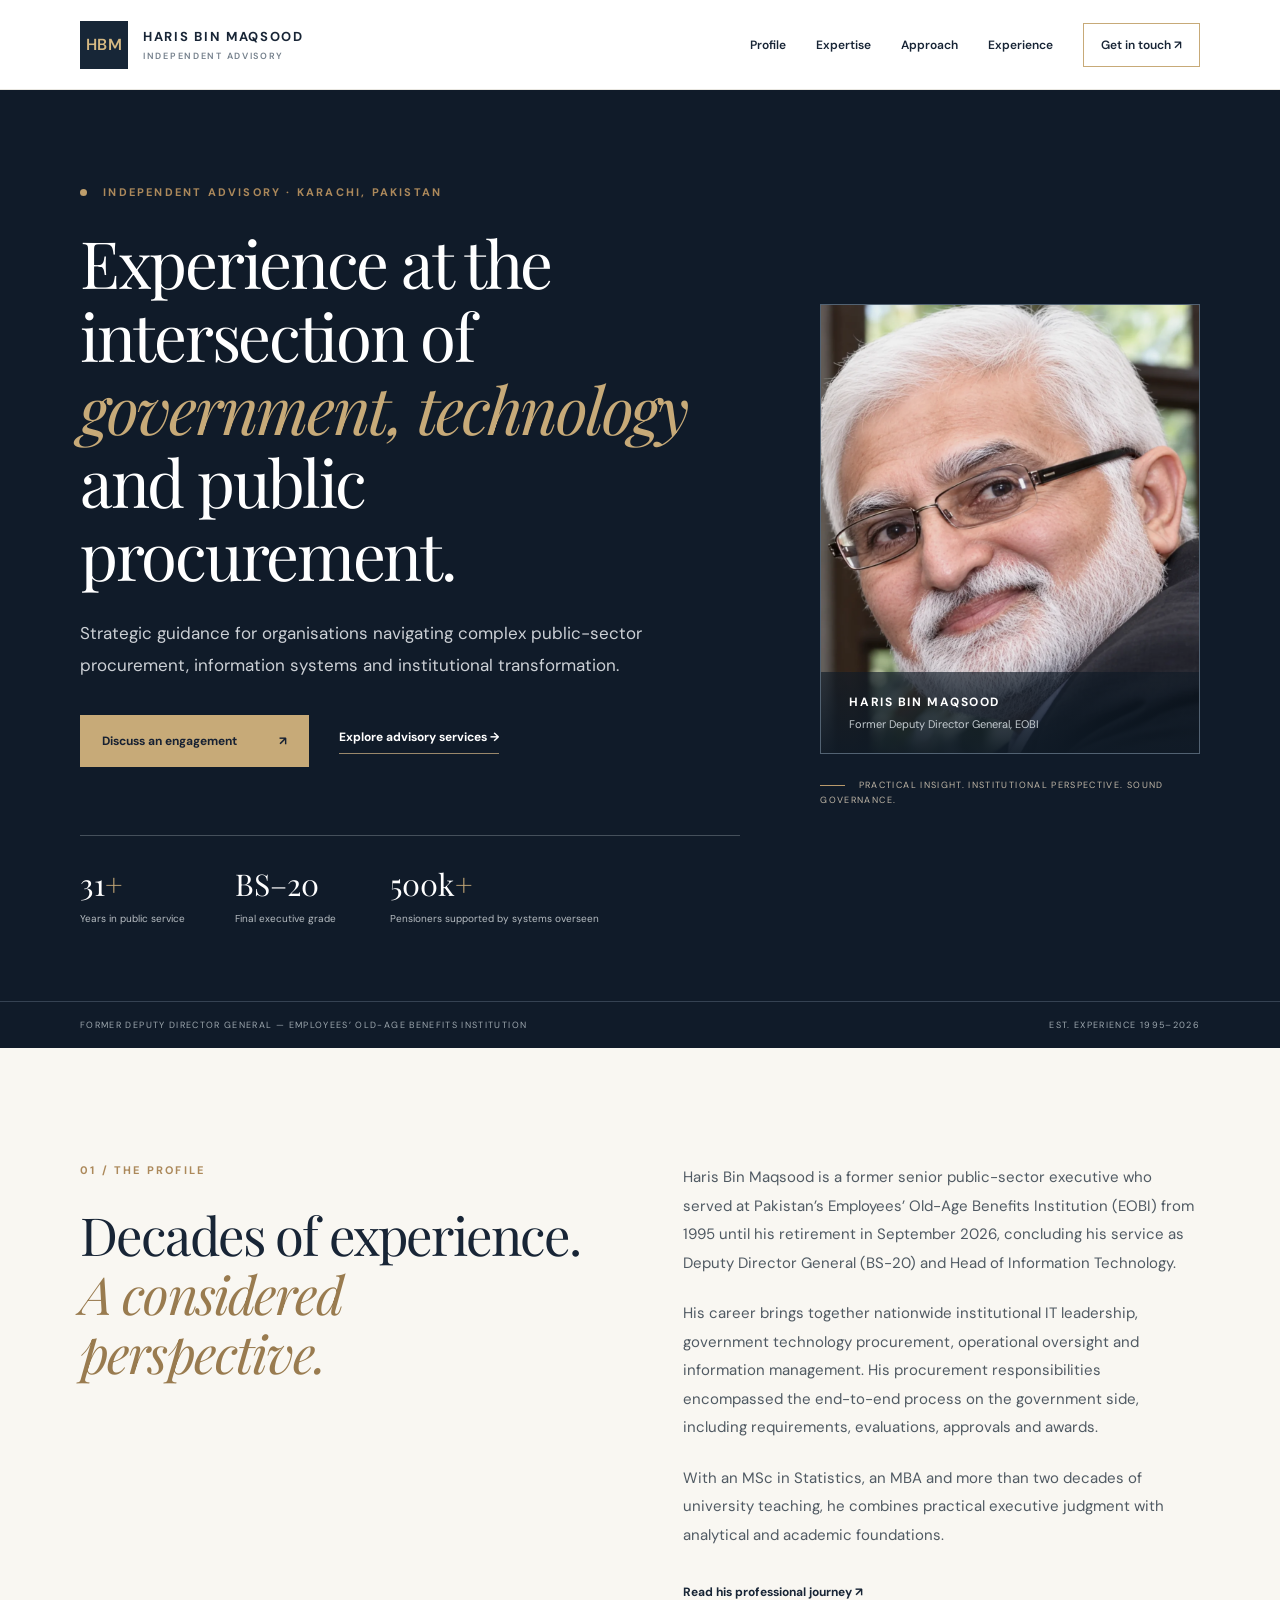
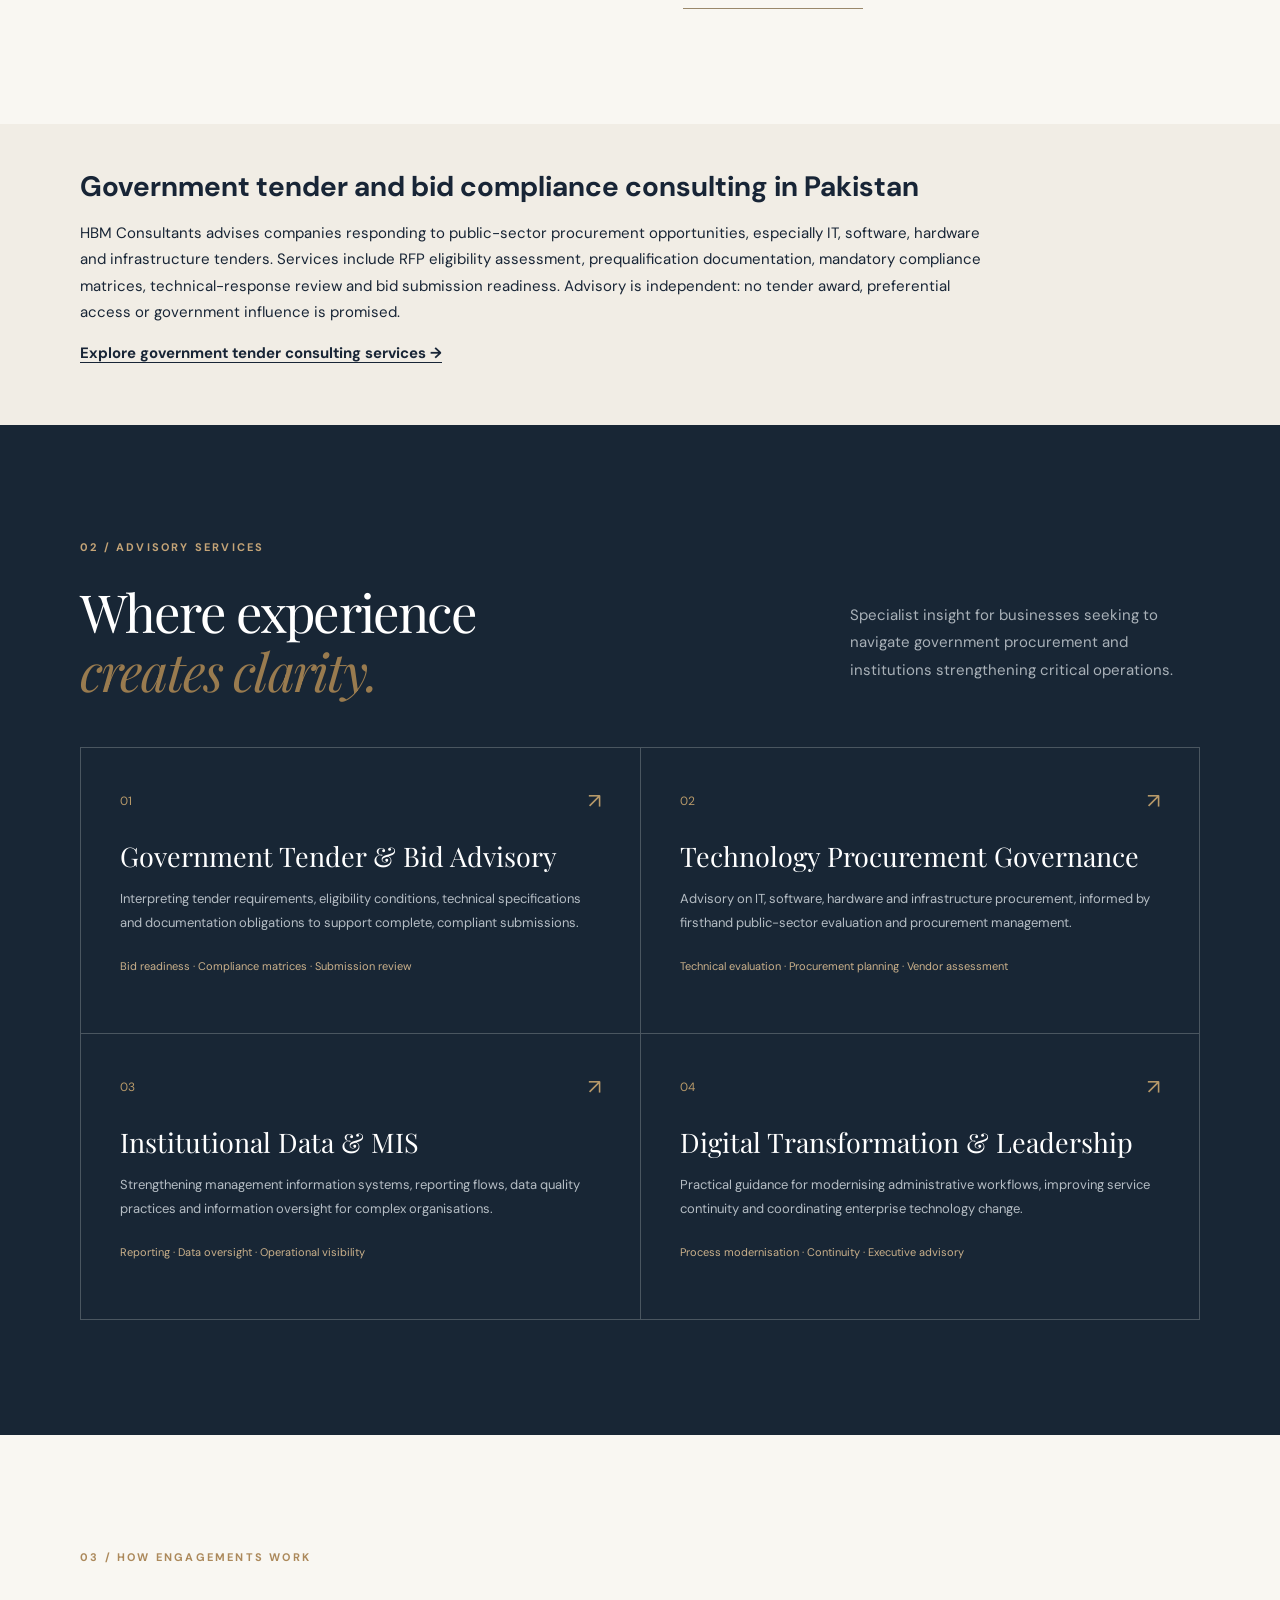
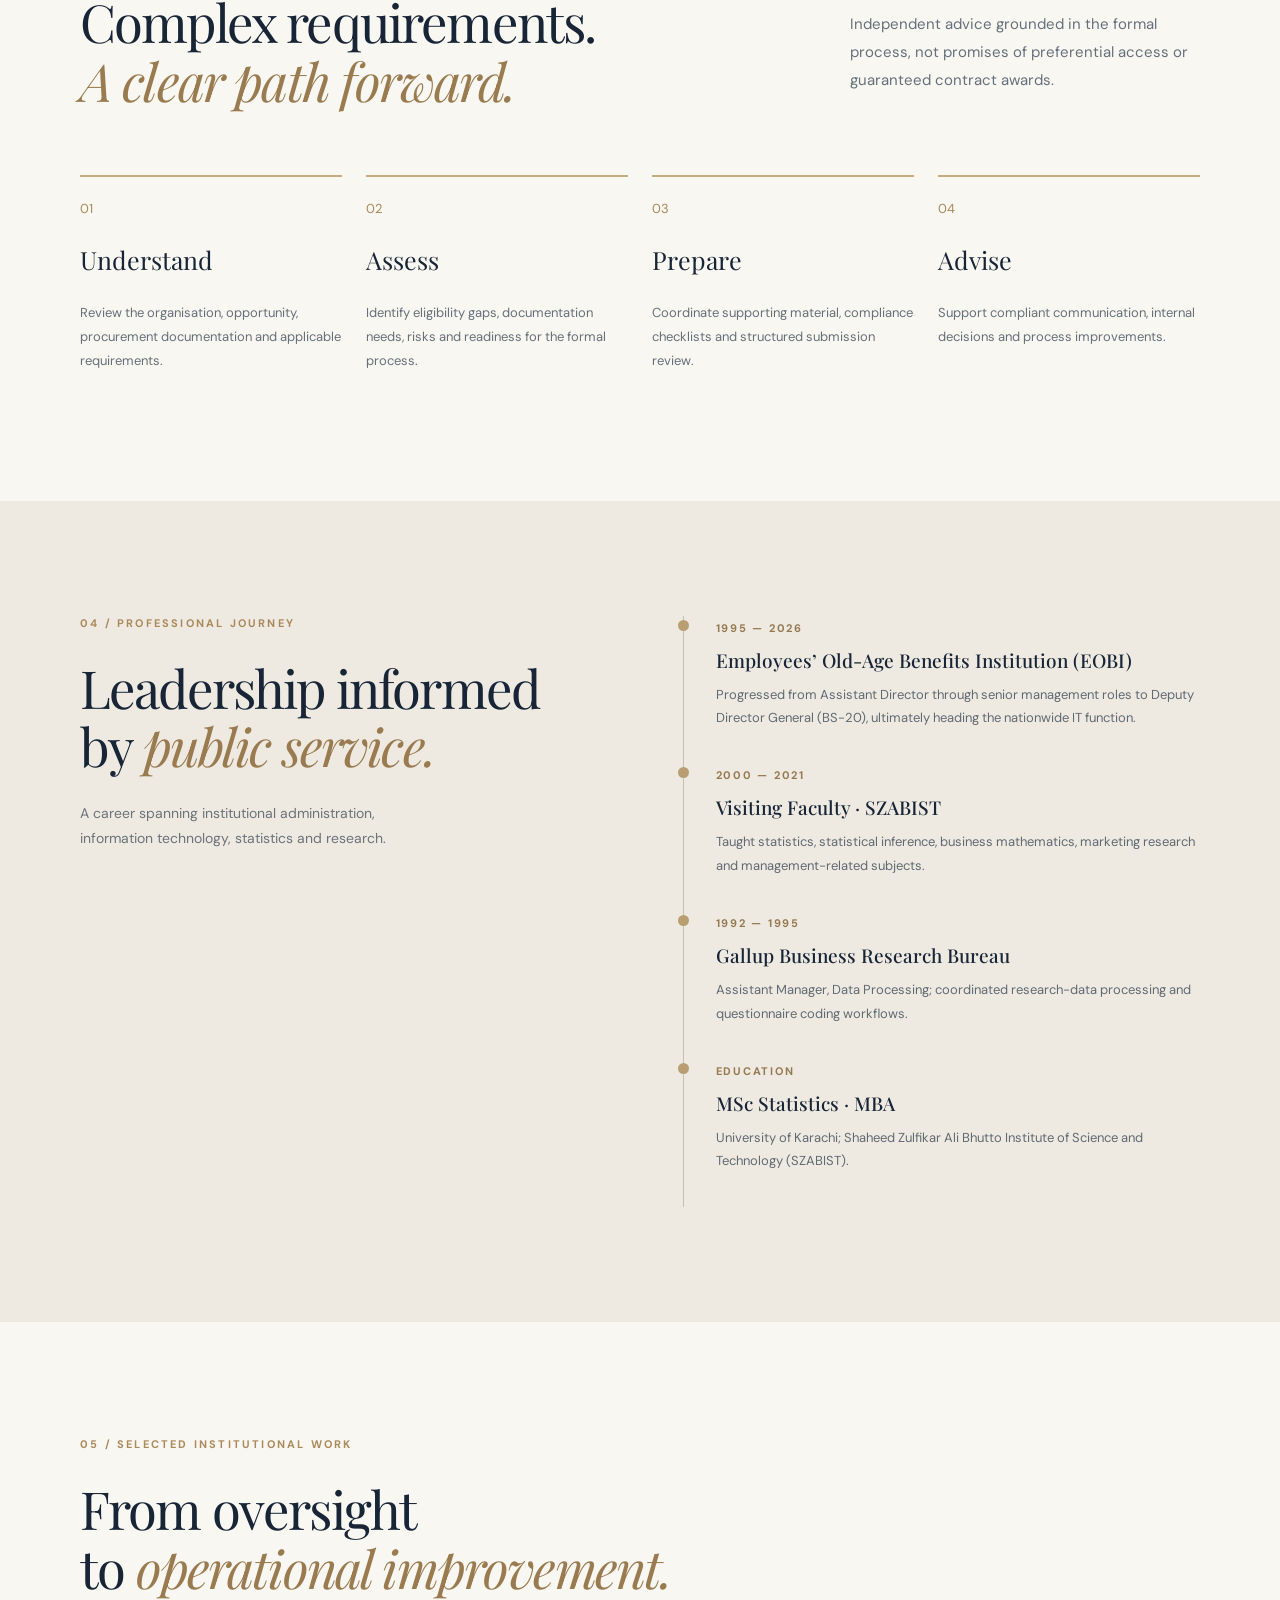
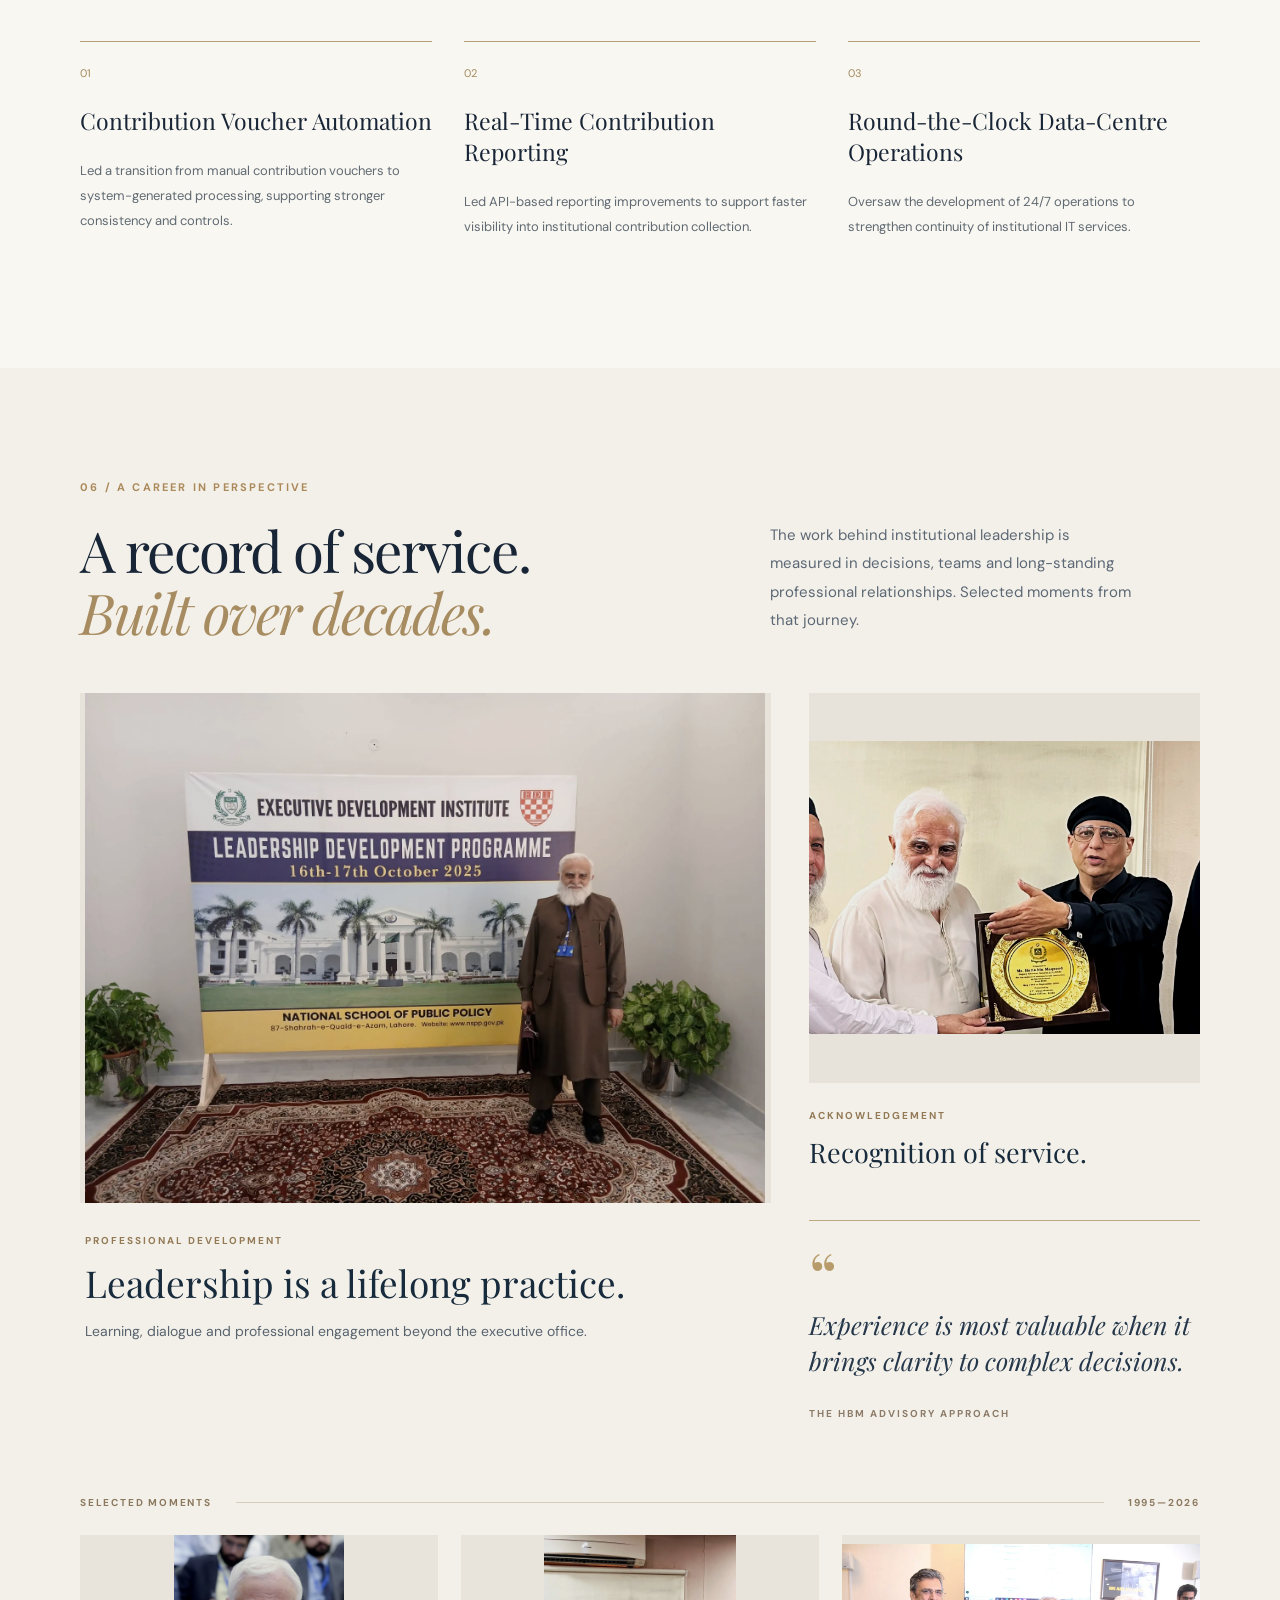
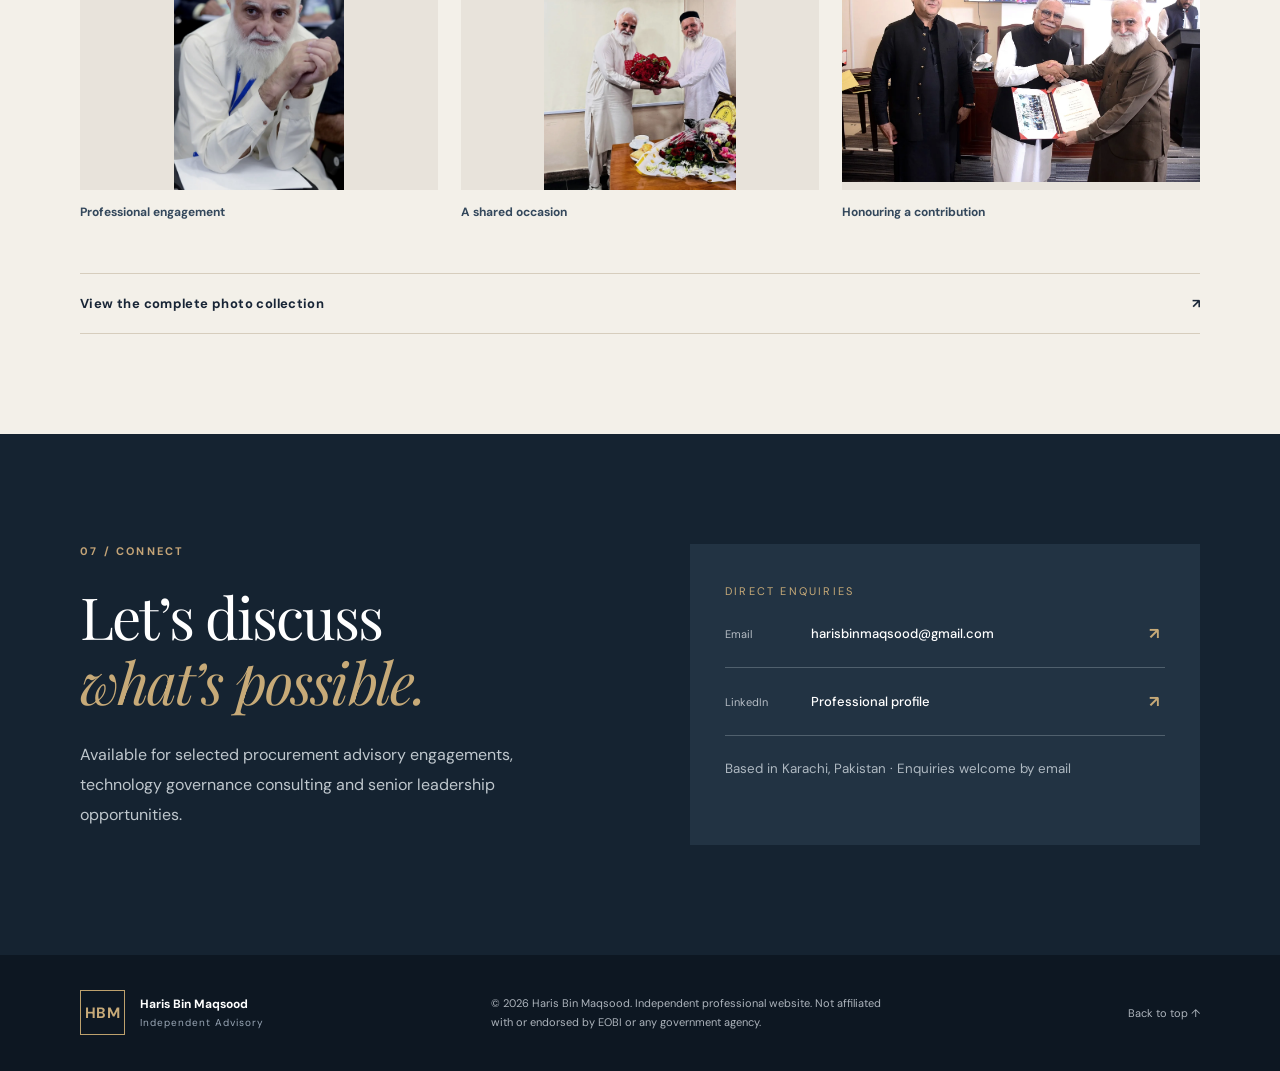
==== commit 46b4b3d6: "Remove public mobile number and WhatsApp contact from HBM homepage" ====
--- a/index.html
+++ b/index.html
@@ -54,6 +54,6 @@
     </div>
   </details>
 </div></section>
-<section class="contact-section" id="contact"><div class="wrap contact-grid"><div><div class="section-index light">07 / CONNECT</div><h2>Let’s discuss<br><em>what’s possible.</em></h2><p>Available for selected procurement advisory engagements, technology governance consulting and senior leadership opportunities.</p></div><div class="contact-card"><span>DIRECT ENQUIRIES</span><a class="contact-line" href="mailto:harisbinmaqsood@gmail.com?subject=Professional%20Advisory%20Enquiry"><span>Email</span><strong>harisbinmaqsood@gmail.com</strong><b>↗</b></a><a class="contact-line" href="https://www.linkedin.com/in/haris-maqsood-73508753/" target="_blank" rel="noopener noreferrer"><span>LinkedIn</span><strong>Professional profile</strong><b>↗</b></a><a class="contact-line" href="https://wa.me/923032644100" target="_blank" rel="noopener noreferrer"><span>WhatsApp</span><strong>+92 303 2644100</strong><b>↗</b></a><small>Based in Karachi, Pakistan · Enquiries welcome by email</small></div></div></section>
+<section class="contact-section" id="contact"><div class="wrap contact-grid"><div><div class="section-index light">07 / CONNECT</div><h2>Let’s discuss<br><em>what’s possible.</em></h2><p>Available for selected procurement advisory engagements, technology governance consulting and senior leadership opportunities.</p></div><div class="contact-card"><span>DIRECT ENQUIRIES</span><a class="contact-line" href="mailto:harisbinmaqsood@gmail.com?subject=Professional%20Advisory%20Enquiry"><span>Email</span><strong>harisbinmaqsood@gmail.com</strong><b>↗</b></a><a class="contact-line" href="https://www.linkedin.com/in/haris-maqsood-73508753/" target="_blank" rel="noopener noreferrer"><span>LinkedIn</span><strong>Professional profile</strong><b>↗</b></a><small>Based in Karachi, Pakistan · Enquiries welcome by email</small></div></div></section>
 </main><footer class="footer"><div class="wrap"><div><strong>HBM</strong><span>Haris Bin Maqsood <small>Independent Advisory</small></span></div><p>© <span id="year">2026</span> Haris Bin Maqsood. Independent professional website. Not affiliated with or endorsed by EOBI or any government agency.</p><a href="#top">Back to top ↑</a></div></footer>
 <script src="script.js"></script></body></html>
